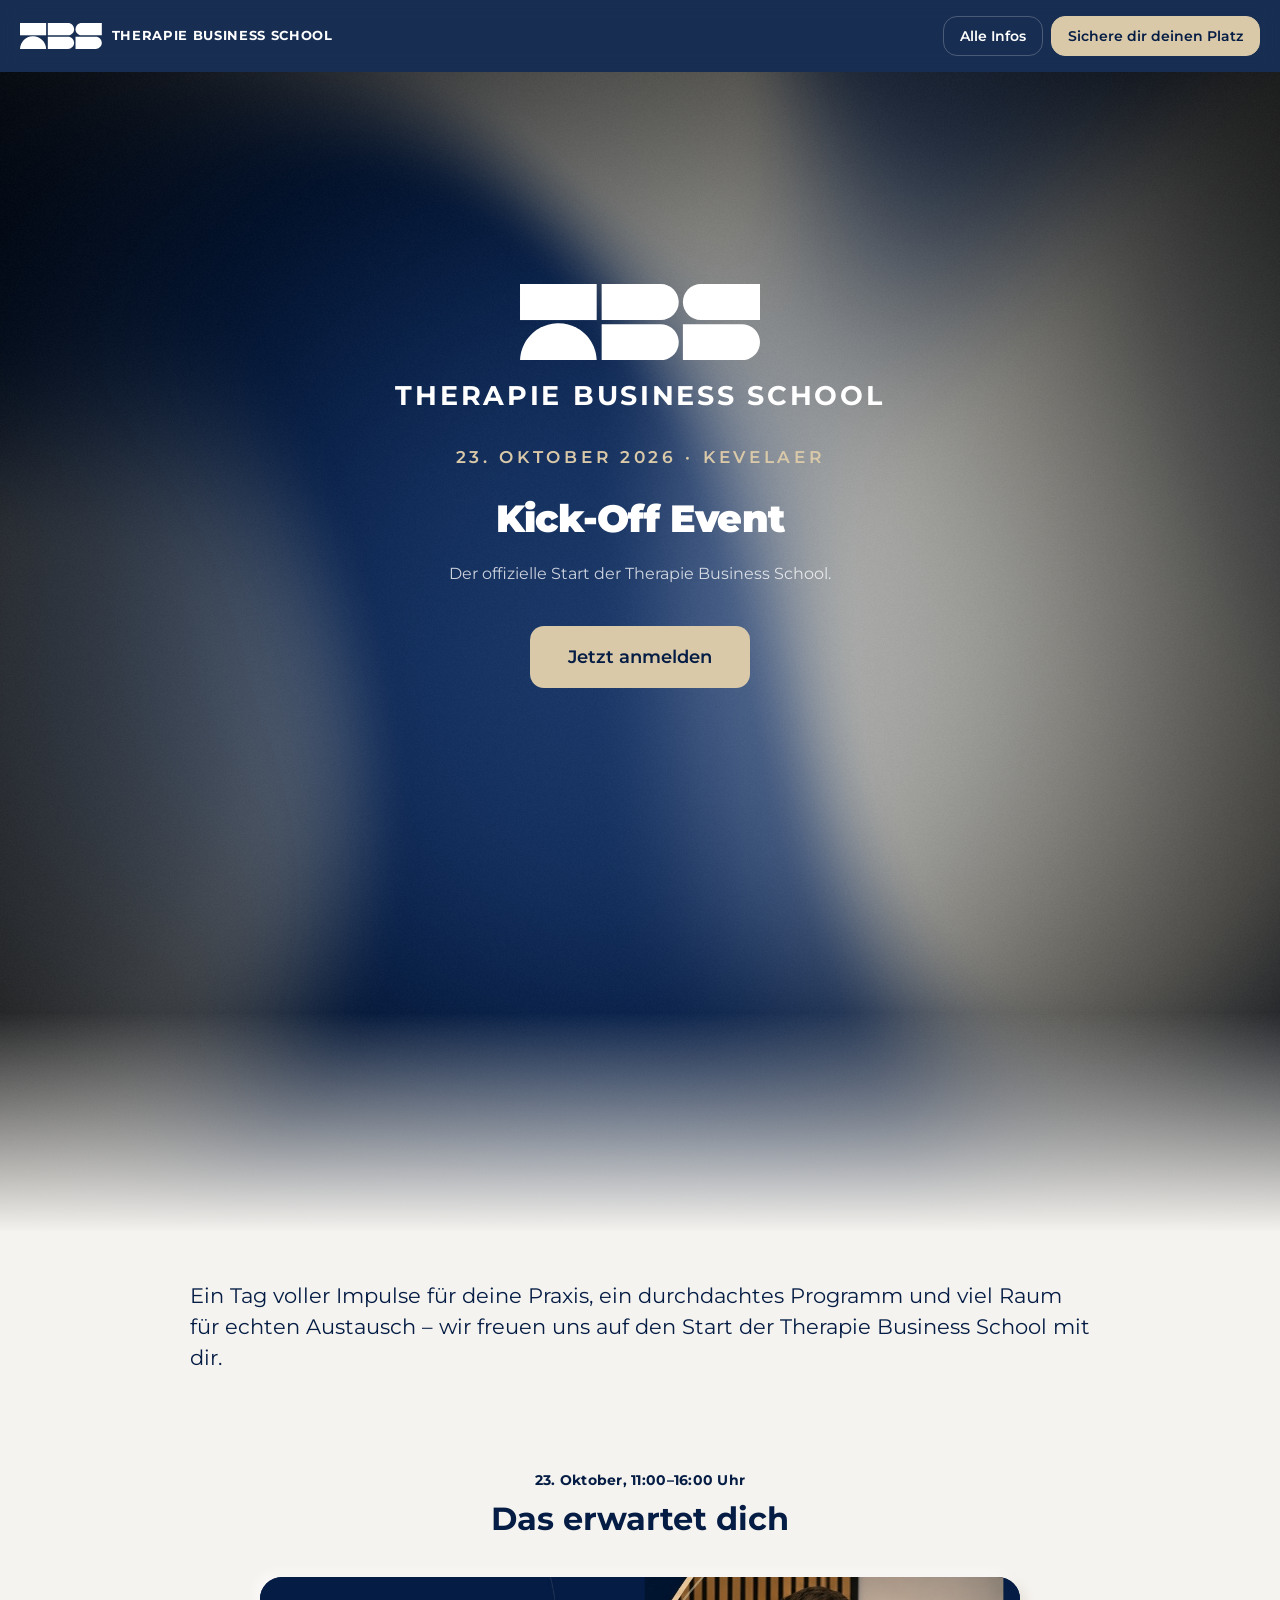
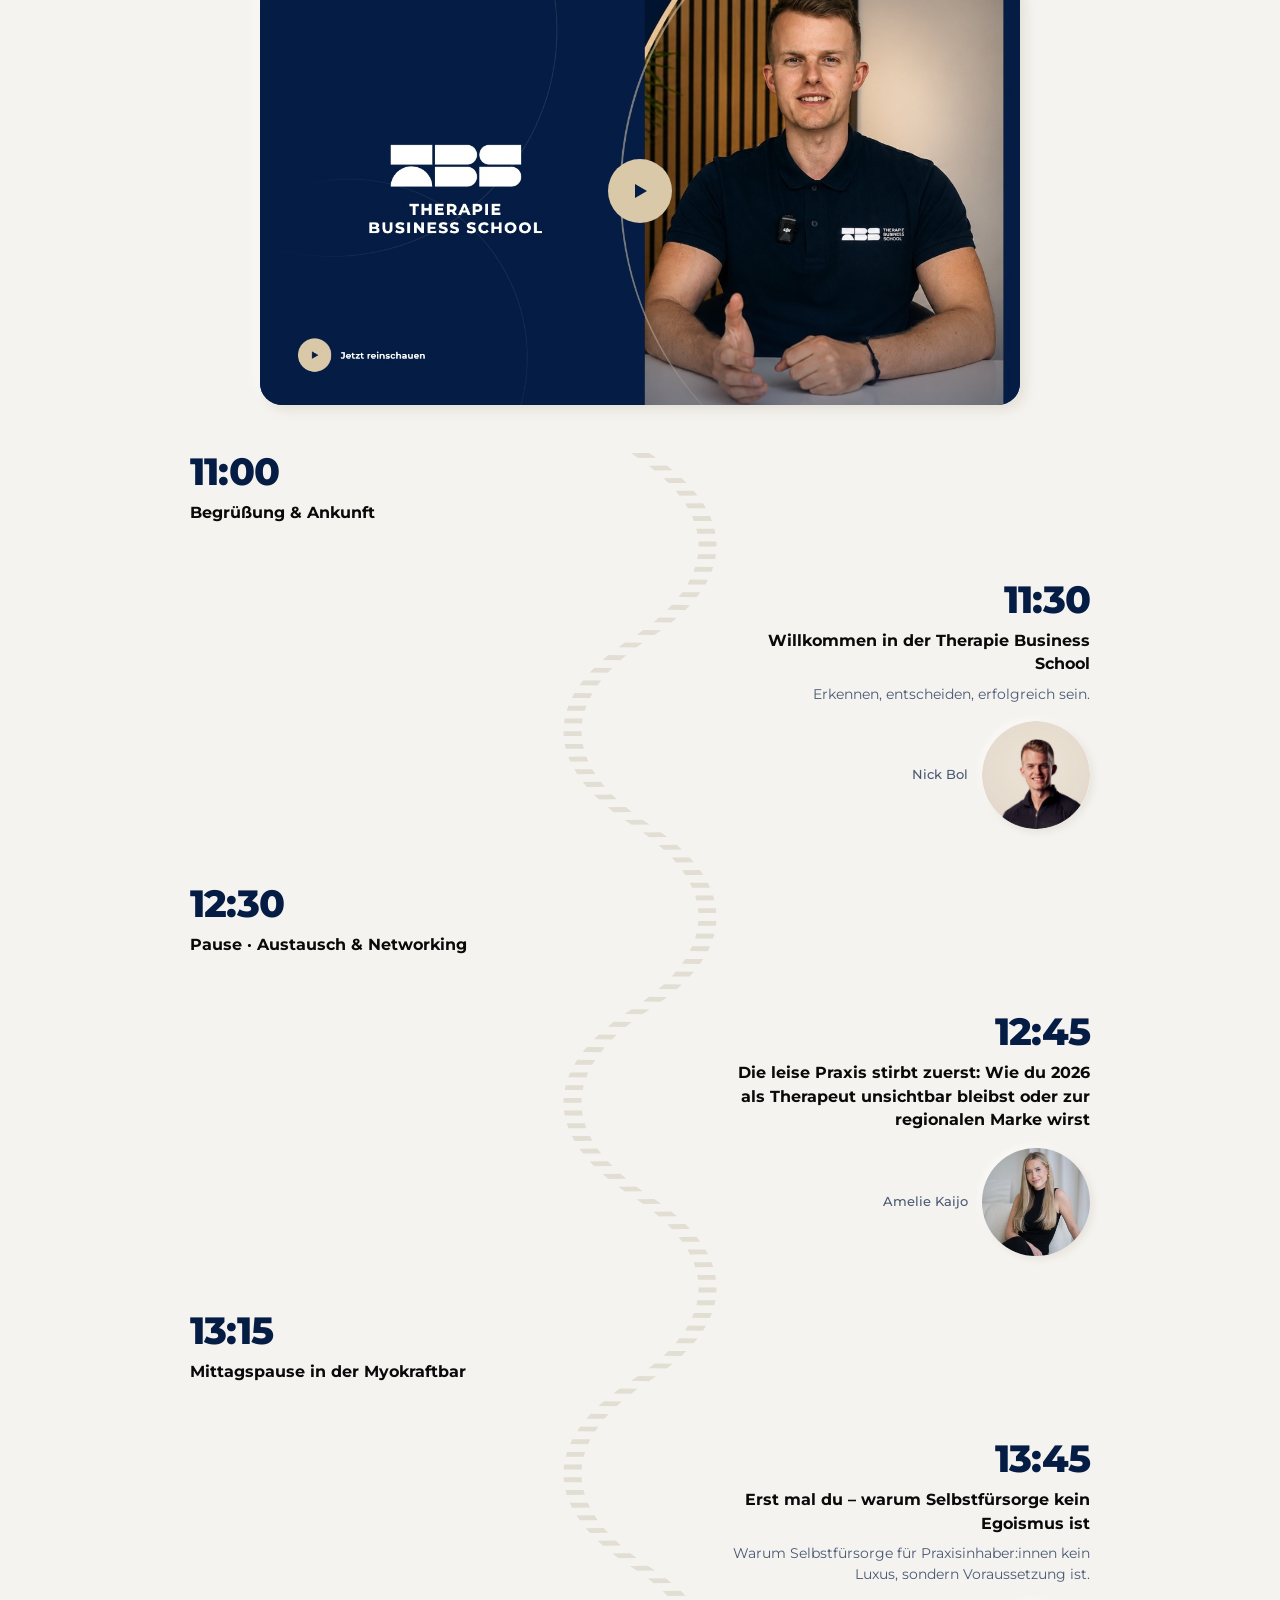
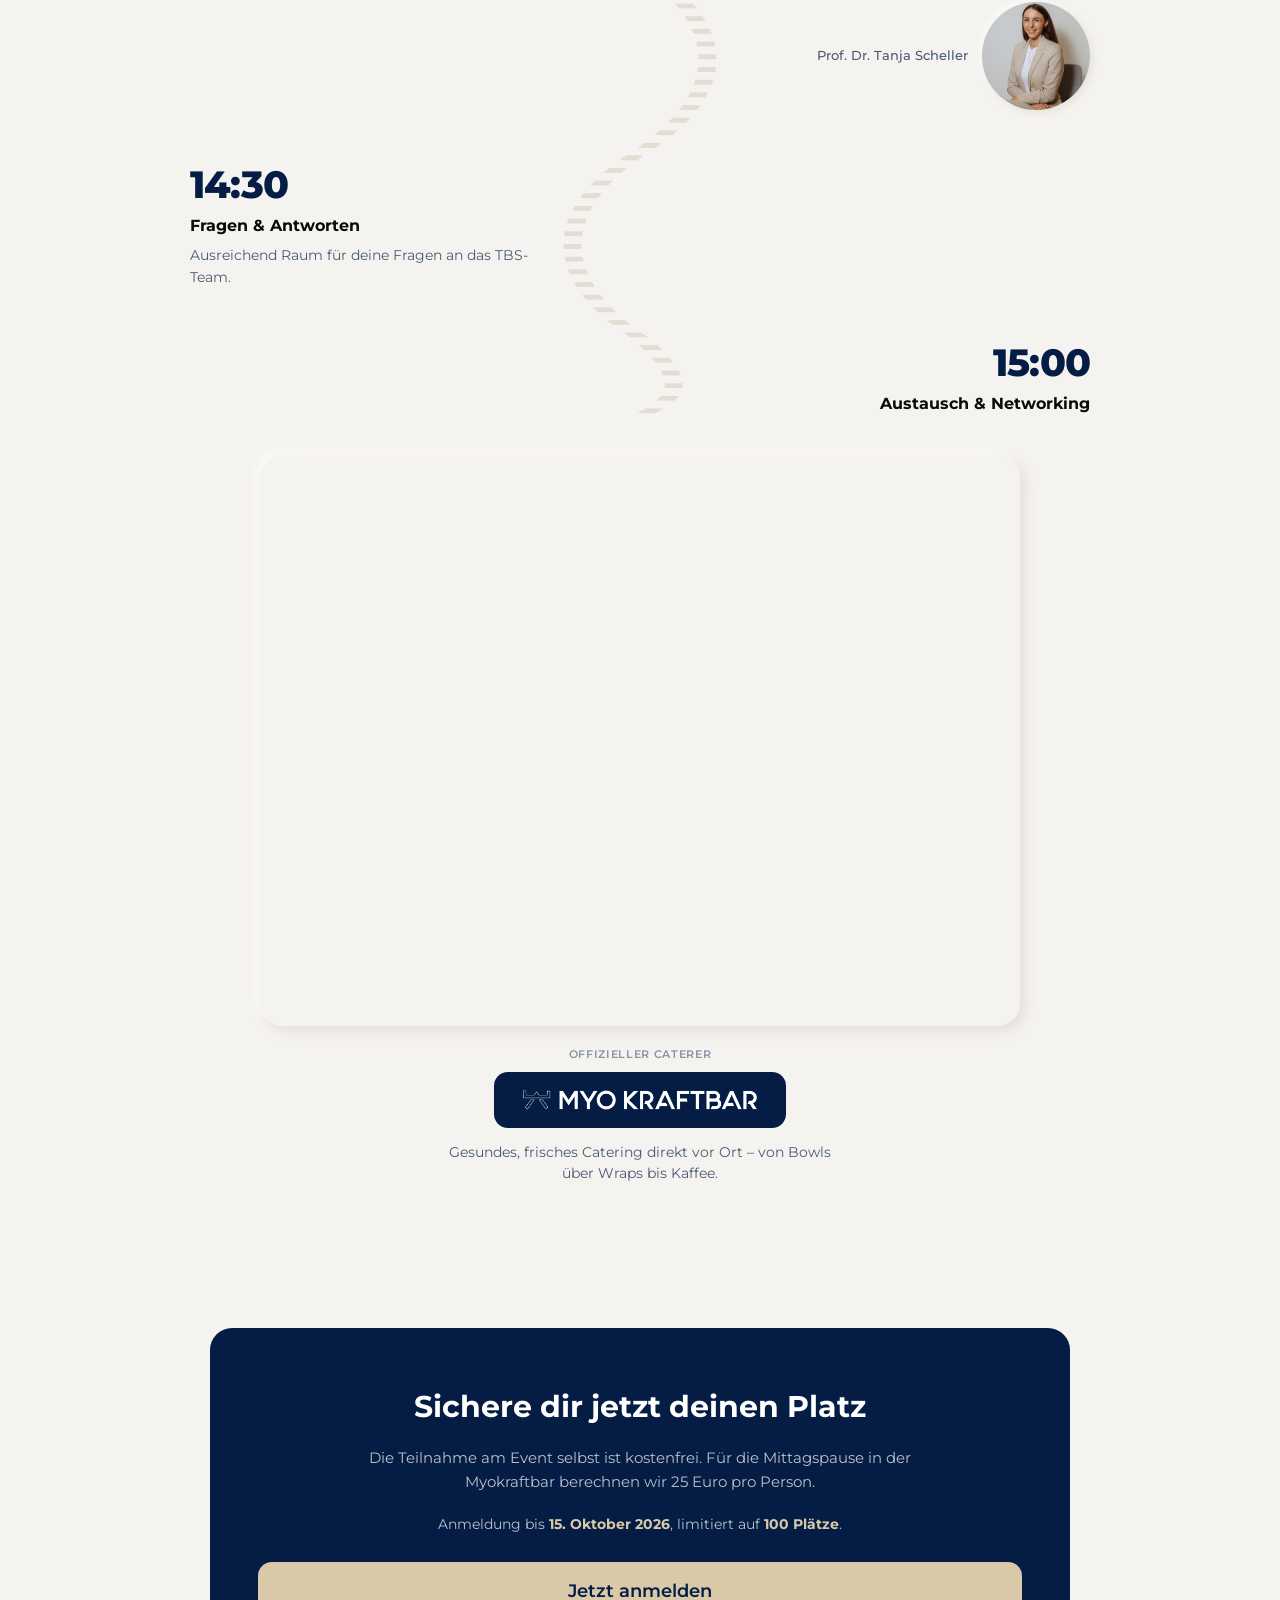
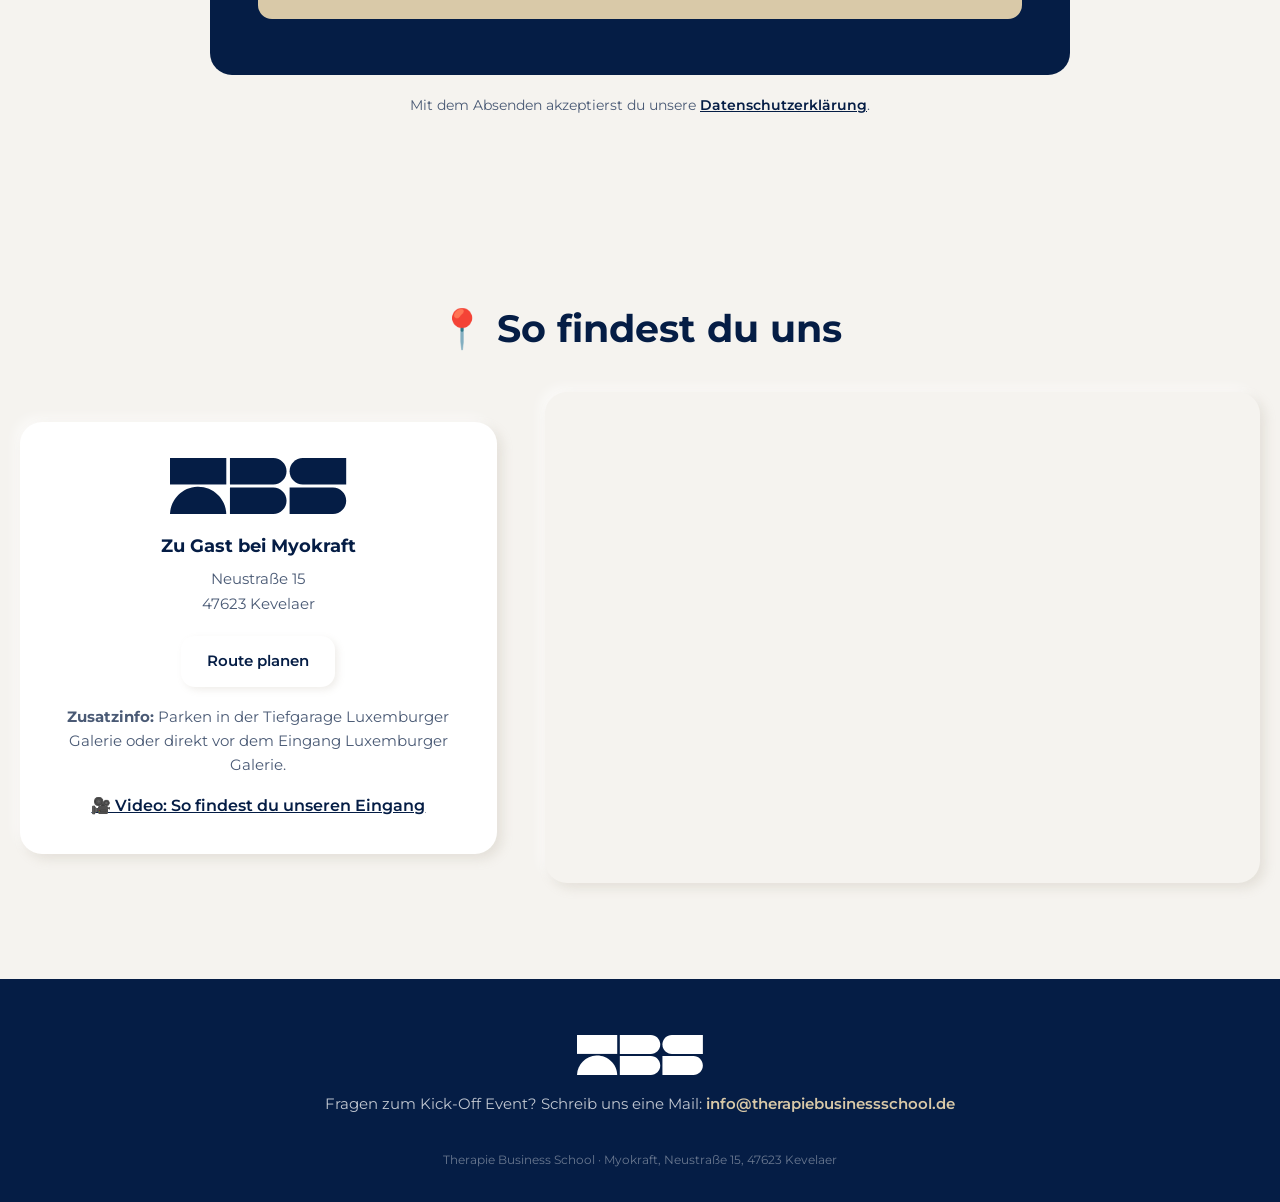
==== site/index.html @ 95b08a3a "feat(kickoff): Hinweis anzeigen, wenn das Event ausgebucht ist n8n antwortet bei erreichter Kapazita" ====
<!DOCTYPE html>
<html lang="de">
<head>
<meta charset="UTF-8">
<meta name="viewport" content="width=device-width, initial-scale=1.0">
<title>Kick-Off Event der Therapie Business School · 23. Oktober 2026 · Kevelaer</title>
<meta name="description" content="Der offizielle Start der Therapie Business School: Kick-Off Event am 23. Oktober 2026 in Kevelaer. Jetzt anmelden.">

<!-- Open Graph -->
<meta property="og:type" content="website">
<meta property="og:title" content="Kick-Off Event der Therapie Business School · 23. Oktober 2026 · Kevelaer">
<meta property="og:description" content="Der offizielle Start der Therapie Business School: Kick-Off Event am 23. Oktober 2026 in Kevelaer. Jetzt anmelden.">
<meta property="og:image" content="og-image.jpg">
<meta property="og:locale" content="de_DE">
<meta name="twitter:card" content="summary_large_image">
<!-- TODO Phillip/Nick: og-image.jpg (1200x630) muss noch erstellt und neben dieser Datei abgelegt werden, sonst zeigt die Link-Vorschau nichts an. -->

<!-- Favicon: eingebettetes TBS-Signet-SVG aus dem Branding Guide §2.2 als Inline-Data-URI, da keine favicon.ico/.png-Dateien lokal vorliegen -->
<link rel="icon" type="image/svg+xml" href="data:image/svg+xml,%3Csvg xmlns='http://www.w3.org/2000/svg' viewBox='0 0 512 512'%3E%3Crect width='512' height='512' fill='%23051D45'/%3E%3Cg transform='translate(76.00,198.80) scale(1.04197)'%3E%3Cpath d='M319.54,57.88c14.34,0,25.96,11.62,25.96,25.96s-11.62,25.96-25.96,25.96h-85.03v-51.91h85.03Z' fill='%23FFF'/%3E%3Cpath d='M202.58,57.88c14.34,0,25.96,11.62,25.96,25.96s-11.62,25.96-25.96,25.96h-85.03v-51.91h85.03,0Z' fill='%23FFF'/%3E%3Cpath d='M110.36,109.79H.03c.94-29.08,24.3-52.43,53.38-53.38,30.47-.99,55.97,22.91,56.96,53.38h0Z' fill='%23FFF'/%3E%3Cpath d='M260.46,51.91c-14.34,0-25.96-11.62-25.96-25.96S246.13,0,260.46,0h85.03v51.91h-85.03Z' fill='%23FFF'/%3E%3Cpath d='M202.58,0c14.34,0,25.96,11.62,25.96,25.96s-11.62,25.96-25.96,25.96h-85.03V0h85.03Z' fill='%23FFF'/%3E%3Crect width='110.39' height='51.91' fill='%23FFF'/%3E%3C/g%3E%3C/svg%3E">

<!-- Montserrat (Pflicht laut TBS-Branding-Guide §4 – ohne diesen Link rendert die Seite in Arial) -->
<link rel="preconnect" href="https://fonts.googleapis.com">
<link rel="preconnect" href="https://fonts.gstatic.com" crossorigin>
<link href="https://fonts.googleapis.com/css2?family=Montserrat:wght@400;500;600;700;900&display=swap" rel="stylesheet">

<link rel="stylesheet" href="assets/site.css">

<!-- Hero und Inhalte starten per CSS unsichtbar (opacity:0) und werden erst durch das
     Reveal-Script am Seitenende eingeblendet. Läuft JS nicht (z.B. iOS-Dateivorschau
     "Quick Look" statt "In Safari öffnen", JS deaktiviert), bliebe die Seite sonst
     komplett leer - dieser Fallback erzwingt volle Sichtbarkeit ohne JS. -->
<noscript>
<style>
  /* Reine CSS-Animation (läuft ohne JS beim Laden ab) statt der sonstigen
     JS-getriggerten Scroll-Reveals - Inhalt landet garantiert sichtbar,
     unabhängig von der Scrollposition beim Laden. */
  .hero-eyebrow, .hero h1, .hero-kickoff-title, .hero-sub, .hero-ctas,
  .page-intro h1, .reveal, .stop {
    animation: noscript-rise .8s cubic-bezier(.16,1,.3,1) both !important;
  }
  @keyframes noscript-rise {
    from { opacity: 0; transform: translateY(18px); }
    to   { opacity: 1; transform: none; }
  }
  /* WebGL-Gradient (.hero-gl) rendert ohne JS nicht - statischen SVG-Arc-
     Hintergrund als Ersatz wieder einblenden statt flacher Navy-Fläche. */
  .hero-gl { display: none !important; }
  .hero-arcs { display: block !important; }
</style>
</noscript>
</head>
<body>

<!-- ============ NAV ============ -->
<nav class="nav">
  <div class="wrap">
    <a class="nav-logo" href="#top" aria-label="Kick-Off Event der Therapie Business School, nach oben">
      <!-- Icon + separates Text-Element statt der alten Ein-SVG-Wortmarke: deren Buchstaben-Pfade
           waren zwar vollständig ("Therapie" / "Business" / "School"), aber als drei gestapelte Zeilen
           in der 26px-Navbar-Höhe gepresst - praktisch unlesbares Mikro-Schriftbild. Gleiches Muster
           wie .hero-wordmark: eine lesbare Zeile Text statt Mikro-Vektor-Typografie. -->
      <svg class="nav-logo-icon" xmlns="http://www.w3.org/2000/svg" viewBox="0 0 345.5 109.8" role="img" aria-label="TBS Signet">
        <path d="M319.54,57.88c14.34,0,25.96,11.62,25.96,25.96s-11.62,25.96-25.96,25.96h-85.03v-51.91h85.03Z" fill="#FFF"/>
        <path d="M202.58,57.88c14.34,0,25.96,11.62,25.96,25.96s-11.62,25.96-25.96,25.96h-85.03v-51.91h85.03,0Z" fill="#FFF"/>
        <path d="M110.36,109.79H.03c.94-29.08,24.3-52.43,53.38-53.38,30.47-.99,55.97,22.91,56.96,53.38h0Z" fill="#FFF"/>
        <path d="M260.46,51.91c-14.34,0-25.96-11.62-25.96-25.96S246.13,0,260.46,0h85.03v51.91h-85.03Z" fill="#FFF"/>
        <path d="M202.58,0c14.34,0,25.96,11.62,25.96,25.96s-11.62,25.96-25.96,25.96h-85.03V0h85.03Z" fill="#FFF"/>
        <rect width="110.39" height="51.91" fill="#FFF"/>
      </svg>
      <span class="nav-logo-text">Therapie Business School</span>
    </a>
    <div class="nav-links">
      <a href="#anmeldung">Alle Infos</a>
      <a href="#sichere-dir-deinen-platz" class="nav-cta">Sichere dir deinen Platz</a>
    </div>
  </div>
</nav>

<!-- ============ HERO ============ -->
<div id="top"></div>
<header class="hero reveal-hero">
  <div class="hero-arcs" aria-hidden="true">
    <svg viewBox="0 0 1200 800" preserveAspectRatio="xMidYMid slice">
      <circle cx="150" cy="120" r="420" fill="none" stroke="#D9C9A8" stroke-width="1.5" opacity=".18"/>
      <circle cx="1080" cy="700" r="520" fill="none" stroke="#D9C9A8" stroke-width="1.5" opacity=".14"/>
      <circle cx="1080" cy="700" r="360" fill="none" stroke="#FFFFFF" stroke-width="1" opacity=".08"/>
    </svg>
  </div>
  <!-- TEST: Velaris WebGL-Gradient als Hero-Hintergrund, TBS Navy/Sand/Slate statt Standardfarben -->
  <canvas class="hero-gl" id="hero-gl" aria-hidden="true"></canvas>
  <div class="wrap hero-inner">
    <div class="hero-wordmark" aria-hidden="true">
      <svg class="hero-wordmark-icon" xmlns="http://www.w3.org/2000/svg" viewBox="0 0 345.5 109.8" role="img" aria-label="TBS Signet">
        <path d="M319.54,57.88c14.34,0,25.96,11.62,25.96,25.96s-11.62,25.96-25.96,25.96h-85.03v-51.91h85.03Z" fill="#FFF"/>
        <path d="M202.58,57.88c14.34,0,25.96,11.62,25.96,25.96s-11.62,25.96-25.96,25.96h-85.03v-51.91h85.03,0Z" fill="#FFF"/>
        <path d="M110.36,109.79H.03c.94-29.08,24.3-52.43,53.38-53.38,30.47-.99,55.97,22.91,56.96,53.38h0Z" fill="#FFF"/>
        <path d="M260.46,51.91c-14.34,0-25.96-11.62-25.96-25.96S246.13,0,260.46,0h85.03v51.91h-85.03Z" fill="#FFF"/>
        <path d="M202.58,0c14.34,0,25.96,11.62,25.96,25.96s-11.62,25.96-25.96,25.96h-85.03V0h85.03Z" fill="#FFF"/>
        <rect width="110.39" height="51.91" fill="#FFF"/>
      </svg>
      <span class="hero-wordmark-text">Therapie Business School</span>
    </div>
    <span class="hero-eyebrow">23. Oktober 2026 · Kevelaer</span>
    <h1 class="hero-kickoff-title">Kick-Off Event</h1>
    <p class="hero-sub">Der offizielle Start der Therapie Business School.</p>
    <div class="hero-ctas">
      <a href="#sichere-dir-deinen-platz" class="btn btn-sand">Jetzt anmelden</a>
    </div>
  </div>
</header>

<!-- ============ JOURNEY: INTRO + PROGRAMM + ECKDATEN ============ -->
<div class="journey" id="anmeldung">
  <!-- Intro -->
  <section class="journey-station">
    <div class="wrap">
      <p class="journey-intro reveal">
        Ein Tag voller Impulse für deine Praxis, ein durchdachtes Programm und viel Raum für echten
        Austausch &ndash; wir freuen uns auf den Start der Therapie Business School mit dir.
      </p>
    </div>
  </section>

  <!-- Programm -->
  <section class="journey-station">
    <div class="wrap">
      <div class="reveal" style="text-align:center;">
        <div class="section-label">23. Oktober, 11:00&ndash;16:00 Uhr</div>
        <h2 class="headline" style="margin:0 auto;">Das erwartet dich</h2>
      </div>

      <!-- YouTube-Facade: zeigt nur das Poster-Bild + Play-Button, der echte iframe (inkl.
           YouTube-Skripte/Tracking) wird erst per Klick nachgeladen. youtube-nocookie.com
           reduziert Cookies vor dem Klick zusätzlich. -->
      <div class="video-embed reveal" id="kickoff-video" data-youtube-id="PD6O6muVukY">
        <button type="button" class="video-embed-trigger" aria-label="Video abspielen: Willkommen bei der Therapie Business School">
          <img class="video-embed-poster" src="assets/video/kickoff-intro-poster.jpg" alt="" loading="lazy">
          <span class="video-play-icon" aria-hidden="true">
            <svg width="22" height="22" viewBox="0 0 22 22"><path d="M6 4l12 7-12 7V4z" fill="currentColor"/></svg>
          </span>
        </button>
      </div>

      <div class="programm-body">
        <div class="journey-thread" aria-hidden="true">
          <svg id="journey-line-svg" viewBox="0 0 100 1600" preserveAspectRatio="none">
            <path class="line-track" id="journey-line-track" d="M50,0 C60,60 60,130 50,190 C40,250 40,320 50,380 C60,440 60,510 50,570 C40,630 40,700 50,760 C60,820 60,890 50,950 C40,1010 40,1080 50,1140 C60,1200 60,1270 50,1330 C40,1390 40,1460 50,1520 C55,1560 55,1580 50,1600" />
            <path class="line-progress" id="journey-line-progress" d="M50,0 C60,60 60,130 50,190 C40,250 40,320 50,380 C60,440 60,510 50,570 C40,630 40,700 50,760 C60,820 60,890 50,950 C40,1010 40,1080 50,1140 C60,1200 60,1270 50,1330 C40,1390 40,1460 50,1520 C55,1560 55,1580 50,1600" />
          </svg>
        </div>

        <div class="stops">
          <div class="stop">
            <div class="stop-time">11:00</div>
            <div class="stop-head">Begrüßung &amp; Ankunft</div>
          </div>
          <div class="stop">
            <div class="stop-time">11:30</div>
            <div class="stop-head">Willkommen in der Therapie Business School</div>
            <p class="stop-text">Erkennen, entscheiden, erfolgreich sein.</p>
            <div class="stop-person">
              <img class="speaker-photo" src="assets/speakers/nick-bol.jpg" alt="" loading="lazy">
              <span>Nick Bol</span>
            </div>
          </div>
          <div class="stop">
            <div class="stop-time">12:30</div>
            <div class="stop-head">Pause &middot; Austausch &amp; Networking</div>
          </div>
          <div class="stop">
            <div class="stop-time">12:45</div>
            <div class="stop-head">Die leise Praxis stirbt zuerst: Wie du 2026 als Therapeut unsichtbar bleibst oder zur regionalen Marke wirst</div>
            <div class="stop-person">
              <img class="speaker-photo" src="assets/speakers/amelie-kaijo.jpg" alt="" loading="lazy">
              <span>Amelie Kaijo</span>
            </div>
          </div>
          <div class="stop">
            <div class="stop-time">13:15</div>
            <div class="stop-head">Mittagspause in der Myokraftbar</div>
          </div>
          <div class="stop">
            <div class="stop-time">13:45</div>
            <div class="stop-head">Erst mal du &ndash; warum Selbstf&uuml;rsorge kein Egoismus ist</div>
            <p class="stop-text">Warum Selbstf&uuml;rsorge f&uuml;r Praxisinhaber:innen kein Luxus, sondern Voraussetzung ist.</p>
            <div class="stop-person">
              <img class="speaker-photo" src="assets/speakers/tanja-scheller.jpg" alt="" loading="lazy">
              <span>Prof. Dr. Tanja Scheller</span>
            </div>
          </div>
          <div class="stop">
            <div class="stop-time">14:30</div>
            <div class="stop-head">Fragen &amp; Antworten</div>
            <p class="stop-text">Ausreichend Raum für deine Fragen an das TBS-Team.</p>
          </div>
          <div class="stop">
            <div class="stop-time">15:00</div>
            <div class="stop-head">Austausch &amp; Networking</div>
          </div>
        </div>
      </div>

      <div class="caterer reveal">
        <div class="caterer-slideshow">
          <img src="assets/myokraftbar/myokraftbar-speisen.jpg" alt="Bunte gesunde Bowls und Getränke der Myokraftbar" loading="lazy">
          <img src="assets/myokraftbar/myokraftbar-wraps.jpg" alt="Frisch zubereitete Wraps der Myokraftbar" loading="lazy">
          <img src="assets/myokraftbar/myokraftbar-lunch.jpg" alt="Gedeckter Lunch-Tisch der Myokraftbar" loading="lazy">
          <img src="assets/myokraftbar/myokraftbar-catering.jpg" alt="Frisch zubereitetes Catering der Myokraftbar" loading="lazy">
          <img src="assets/myokraftbar/myokraftbar-quality-time.jpg" alt="Gemeinsame Auszeit bei der Myokraftbar" loading="lazy">
        </div>
        <div class="caterer-copy">
          <div class="fact-label">Offizieller Caterer</div>
          <img class="caterer-logo" src="assets/myokraftbar/myokraftbar-logo.png" alt="Myokraftbar" loading="lazy">
          <p class="agenda-desc" style="margin-top:14px;">Gesundes, frisches Catering direkt vor Ort &ndash; von Bowls über Wraps bis Kaffee.</p>
        </div>
      </div>
    </div>
  </section>
</div>

<!-- ============ ANMELDUNG (zentriert) ============ -->
<section id="sichere-dir-deinen-platz">
  <div class="wrap wrap-narrow">
    <div class="reveal">
      <div class="pay-card">
        <h3>Sichere dir jetzt deinen Platz</h3>
        <p class="pay-desc">
          Die Teilnahme am Event selbst ist kostenfrei. Für die Mittagspause in der Myokraftbar
          berechnen wir 25&nbsp;Euro pro Person.
        </p>
        <div class="pay-limit">Anmeldung bis <strong>15. Oktober 2026</strong>, limitiert auf <strong>100 Plätze</strong>.</div>
        <button type="button" class="btn btn-sand btn-block" id="anmeldung-toggle" aria-expanded="false" aria-controls="anmeldung-form-wrap">Jetzt anmelden</button>

        <div class="anmeldung-form-wrap" id="anmeldung-form-wrap">
          <form class="pay-form" id="form-kickoff" novalidate data-anmeldung-endpoint="https://n8n.therapiebusinessschool.de/webhook/kickoff-anmeldung">
            <p class="form-note">Alle Felder sind Pflichtfelder. Nach dem Absenden geht es direkt weiter zur Bezahlung &ndash; deine Angaben sind dort schon ausgefüllt.</p>

            <div class="field-row">
              <div class="field">
                <label for="k-firstname">Vorname</label>
                <input class="input" type="text" id="k-firstname" name="firstname" required>
              </div>
              <div class="field">
                <label for="k-lastname">Nachname</label>
                <input class="input" type="text" id="k-lastname" name="lastname" required>
              </div>
            </div>

            <div class="field-row">
              <div class="field">
                <label for="k-email">E-Mail</label>
                <input class="input" type="email" id="k-email" name="email" required>
              </div>
              <div class="field">
                <label for="k-phone">Telefon</label>
                <input class="input" type="tel" id="k-phone" name="phone" required>
              </div>
            </div>

            <div class="field-row">
              <div class="field">
                <label for="k-company">Praxis / Unternehmen</label>
                <input class="input" type="text" id="k-company" name="company" required>
              </div>
              <div class="field">
                <label for="k-practice-type">Deine Praxis</label>
                <select class="input" id="k-practice-type" name="practice_type" required>
                  <option value="" disabled selected>Bitte wählen</option>
                  <option>Physiotherapie</option>
                  <option>Ergotherapie</option>
                  <option>Logopädie</option>
                  <option>Podologie</option>
                  <option>Gründer:in (noch keine eigene Praxis)</option>
                </select>
              </div>
            </div>

            <!-- Rechnungsadresse: wird an Stripe durchgereicht, damit der Kunde sie im Checkout
                 nicht erneut eintippen muss. Pflicht, weil Stripe daraus die Rechnung erstellt
                 und die automatische Steuerberechnung eine vollständige Adresse braucht. -->
            <div class="field">
              <label for="k-street">Straße und Hausnummer</label>
              <input class="input" type="text" id="k-street" name="street" autocomplete="street-address" required>
            </div>

            <div class="field-row field-row-plz">
              <div class="field">
                <label for="k-zip">PLZ</label>
                <input class="input" type="text" id="k-zip" name="zip" inputmode="numeric" autocomplete="postal-code" pattern="[0-9]{5}" required>
              </div>
              <div class="field">
                <label for="k-city">Ort</label>
                <input class="input" type="text" id="k-city" name="city" autocomplete="address-level2" required>
              </div>
            </div>

            <div class="field-row">
              <div class="field">
                <label for="k-source">Wie hast du von uns erfahren?</label>
                <select class="input" id="k-source" name="source" required>
                  <option value="" disabled selected>Bitte wählen</option>
                  <option>Instagram / Social Media</option>
                  <option>Empfehlung</option>
                  <option>Google-Suche</option>
                  <option>TBS-Website</option>
                  <option>Persönlicher Kontakt</option>
                  <option>Sonstiges</option>
                </select>
              </div>
              <div class="field">
                <label for="k-qty-plus">Anzahl Teilnehmer</label>
                <div class="qty-control" aria-label="Anzahl der Teilnehmer auswählen">
                  <button class="qty-btn" id="k-qty-minus" type="button" aria-label="Weniger">−</button>
                  <span id="k-qty" class="qty" aria-live="polite" aria-atomic="true">1</span>
                  <button class="qty-btn" id="k-qty-plus" type="button" aria-label="Mehr">+</button>
                </div>
                <input type="hidden" id="k-count" name="count" value="1">
                <p class="qty-price" id="k-qty-price">1 × 25,00 € = 25,00 €</p>
              </div>
            </div>

            <div class="consent">
              <input type="checkbox" id="k-consent" name="consent" required>
              <label for="k-consent">Ich bin einverstanden, dass meine Angaben zur Bearbeitung dieser Anmeldung gespeichert werden.</label>
            </div>

            <p class="form-error" id="form-kickoff-error" role="alert" hidden></p>
            <p class="form-hinweis" id="form-kickoff-hinweis" role="status" hidden></p>

            <button type="submit" class="btn btn-sand btn-block" id="form-kickoff-submit" disabled>Weiter zur Bezahlung</button>
            <!-- Zwischenlösung bis TBS-Hub steht: der n8n-Workflow hinter
                 /webhook/kickoff-anmeldung legt die Anmeldung im Sheet "TBS Kick-Off Anmeldungen"
                 an (Status "offen"), erzeugt bei Stripe einen Customer mit diesen Daten und eine
                 Checkout-Session, und antwortet mit deren URL. Nach bezahltem Checkout setzt der
                 Stripe-Webhook dieselbe Zeile über die Checkout-ID auf "bezahlt".
                 Siehe n8n/README.md. Kein Double-Opt-in, siehe README für Grenzen. -->
          </form>
        </div>

      </div>
      <p class="privacy-note">
        Mit dem Absenden akzeptierst du unsere
        <a href="[Datenschutzerklärung-Link – einsetzen]">Datenschutzerklärung</a>.
      </p>

      <!-- Die 10 festen Stripe-Payment-Links (einer je Personenzahl) sind abgelöst: n8n erzeugt
           die Checkout-Session dynamisch mit quantity = Anzahl auf dem Preis
           price_1UDOII4seyIpKu5FcdP4dbfI (25 € inkl. MwSt).
           TODO Nick: echten Link zur Datenschutzerklärung oben einsetzen. -->
    </div>
  </div>
</section>

<!-- ============ STANDORT ============ -->
<section>
  <div class="wrap">
    <div class="reveal" style="text-align:center;">
      <h2 class="headline standort-headline">📍 So findest du uns</h2>
    </div>

    <div class="location" style="margin-top:40px;">
      <div class="reveal location-addr">
        <svg class="addr-icon" xmlns="http://www.w3.org/2000/svg" viewBox="0 0 345.5 109.8" role="img" aria-label="TBS Signet">
          <path d="M319.54,57.88c14.34,0,25.96,11.62,25.96,25.96s-11.62,25.96-25.96,25.96h-85.03v-51.91h85.03Z" fill="#051D45"/>
          <path d="M202.58,57.88c14.34,0,25.96,11.62,25.96,25.96s-11.62,25.96-25.96,25.96h-85.03v-51.91h85.03,0Z" fill="#051D45"/>
          <path d="M110.36,109.79H.03c.94-29.08,24.3-52.43,53.38-53.38,30.47-.99,55.97,22.91,56.96,53.38h0Z" fill="#051D45"/>
          <path d="M260.46,51.91c-14.34,0-25.96-11.62-25.96-25.96S246.13,0,260.46,0h85.03v51.91h-85.03Z" fill="#051D45"/>
          <path d="M202.58,0c14.34,0,25.96,11.62,25.96,25.96s-11.62,25.96-25.96,25.96h-85.03V0h85.03Z" fill="#051D45"/>
          <rect width="110.39" height="51.91" fill="#051D45"/>
        </svg>
        <div class="addr-name">Zu Gast bei Myokraft</div>
        <div class="addr-lines">
          Neustraße 15<br>
          47623 Kevelaer
        </div>
        <a class="btn btn-2" href="https://www.google.com/maps/search/?api=1&query=Myokraft+Neustra%C3%9Fe+15+47623+Kevelaer" target="_blank" rel="noopener">Route planen</a>
        <div class="addr-lines" style="margin-top:18px;">
          <strong>Zusatzinfo:</strong> Parken in der Tiefgarage Luxemburger Galerie oder direkt vor dem Eingang Luxemburger Galerie.
        </div>
        <a class="addr-video-link" href="https://www.youtube.com/watch?v=I_Ud7UVIZeI" target="_blank" rel="noopener">🎥 Video: So findest du unseren Eingang</a>
      </div>
      <div class="reveal map-frame">
        <iframe
          src="https://www.google.com/maps?q=Myokraft,+Neustra%C3%9Fe+15,+47623+Kevelaer&output=embed"
          loading="lazy"
          referrerpolicy="no-referrer-when-downgrade"
          title="Karte: Myokraft, Neustraße 15, 47623 Kevelaer">
        </iframe>
      </div>
    </div>
  </div>
</section>

<!-- ============ FOOTER ============ -->
<footer>
  <div class="wrap">
    <div class="foot-logo">
      <svg xmlns="http://www.w3.org/2000/svg" viewBox="0 0 345.5 109.8" role="img" aria-label="TBS Signet" style="height:40px;width:auto;">
        <path d="M319.54,57.88c14.34,0,25.96,11.62,25.96,25.96s-11.62,25.96-25.96,25.96h-85.03v-51.91h85.03Z" fill="#FFF"/>
        <path d="M202.58,57.88c14.34,0,25.96,11.62,25.96,25.96s-11.62,25.96-25.96,25.96h-85.03v-51.91h85.03,0Z" fill="#FFF"/>
        <path d="M110.36,109.79H.03c.94-29.08,24.3-52.43,53.38-53.38,30.47-.99,55.97,22.91,56.96,53.38h0Z" fill="#FFF"/>
        <path d="M260.46,51.91c-14.34,0-25.96-11.62-25.96-25.96S246.13,0,260.46,0h85.03v51.91h-85.03Z" fill="#FFF"/>
        <path d="M202.58,0c14.34,0,25.96,11.62,25.96,25.96s-11.62,25.96-25.96,25.96h-85.03V0h85.03Z" fill="#FFF"/>
        <rect width="110.39" height="51.91" fill="#FFF"/>
      </svg>
    </div>
    <p class="foot-contact">
      Fragen zum Kick-Off Event? Schreib uns eine Mail:
      <a href="mailto:info@therapiebusinessschool.de">info@therapiebusinessschool.de</a>
    </p>
    <p class="foot-fine">Therapie Business School · Myokraft, Neustraße 15, 47623 Kevelaer</p>
  </div>
</footer>

<!-- Das frühere Bestätigungs-Popup ist entfallen: seit jede Anmeldung über Stripe läuft
     (mind. 1 Person), endet der Ablauf immer auf /danke-fuer-deine-anmeldung/.
     Das .confirm-overlay-CSS bleibt bestehen - partnerabend/ nutzt es weiterhin. -->

<script>
  // Hero reveal
  document.querySelector('.reveal-hero').classList.add('in');

  // Scroll-reveal via IntersectionObserver (kein scroll-Event-Listener)
  var reduceMotion = window.matchMedia('(prefers-reduced-motion: reduce)').matches;
  if (!reduceMotion && 'IntersectionObserver' in window) {
    var io = new IntersectionObserver(function (entries) {
      entries.forEach(function (entry) {
        if (entry.isIntersecting) {
          entry.target.classList.add('in');
          io.unobserve(entry.target);
        }
      });
    }, { threshold: 0.15, rootMargin: '0px 0px -60px 0px' });
    document.querySelectorAll('.reveal').forEach(function (el) { io.observe(el); });
  } else {
    document.querySelectorAll('.reveal').forEach(function (el) { el.classList.add('in'); });
  }

  // Anmelde-Dropdown: Klick auf "Jetzt anmelden" klappt das Formular in der
  // Pay-Card auf. Erst nach erfolgreichem Absenden (Pflichtfelder ausgefüllt)
  // geht es weiter (Stripe bei Verpflegung, sonst Bestätigungs-Popup).
  var anmeldungToggle = document.getElementById('anmeldung-toggle');
  var anmeldungWrap = document.getElementById('anmeldung-form-wrap');
  if (anmeldungToggle && anmeldungWrap) {
    anmeldungToggle.addEventListener('click', function () {
      var isOpen = anmeldungWrap.classList.toggle('open');
      anmeldungToggle.setAttribute('aria-expanded', isOpen ? 'true' : 'false');
      anmeldungToggle.classList.toggle('is-inactive', isOpen);
      if (isOpen) {
        anmeldungWrap.querySelector('input, select').focus({ preventScroll: true });
      }
    });
  }

  // Teilnehmerzahl: Mengenwähler 1-10 innerhalb des Anmeldeformulars. Jede Anmeldung
  // läuft über Stripe, deshalb ist 1 das Minimum. Die Checkout-Session wird von n8n
  // mit quantity = Anzahl erzeugt; die früheren zehn festen Payment-Links entfallen.
  var KICKOFF_MIN_QTY = 1;
  var KICKOFF_MAX_QTY = 10;
  var kickoffQtyEl = document.getElementById('k-qty');
  var kickoffCountInput = document.getElementById('k-count');
  var kickoffMinus = document.getElementById('k-qty-minus');
  var kickoffPlus = document.getElementById('k-qty-plus');
  var kickoffPriceText = document.getElementById('k-qty-price');
  if (kickoffQtyEl && kickoffCountInput && kickoffMinus && kickoffPlus && kickoffPriceText) {
    var kickoffFmt = new Intl.NumberFormat('de-DE', { style: 'currency', currency: 'EUR' });
    var kickoffClamp = function (v, min, max) { return Math.max(min, Math.min(max, v)); };

    var kickoffSetQty = function (v) {
      var val = kickoffClamp(v, KICKOFF_MIN_QTY, KICKOFF_MAX_QTY);
      kickoffQtyEl.textContent = String(val);
      kickoffCountInput.value = String(val);
      kickoffMinus.disabled = val <= KICKOFF_MIN_QTY;
      kickoffPlus.disabled = val >= KICKOFF_MAX_QTY;
      kickoffPriceText.textContent = val + ' × 25,00 € = ' + kickoffFmt.format(val * 25);
    };

    kickoffMinus.addEventListener('click', function () { kickoffSetQty(Number(kickoffQtyEl.textContent) - 1); });
    kickoffPlus.addEventListener('click', function () { kickoffSetQty(Number(kickoffQtyEl.textContent) + 1); });

    kickoffSetQty(KICKOFF_MIN_QTY);
  }

  var kickoffForm = document.getElementById('form-kickoff');
  if (kickoffForm) {
    // "Weiter" bleibt gesperrt, bis das Einverständnis-Häkchen gesetzt ist -
    // erst dann ist der nächste Schritt (Stripe oder Bestätigung) erlaubt.
    var kickoffConsent = document.getElementById('k-consent');
    var kickoffSubmit = document.getElementById('form-kickoff-submit');
    if (kickoffConsent && kickoffSubmit) {
      kickoffConsent.addEventListener('change', function () {
        kickoffSubmit.disabled = !kickoffConsent.checked;
      });
    }

    // Anders als früher ist der Request jetzt blockierend: n8n legt die Anmeldung an
    // und erzeugt die Stripe-Checkout-Session, und erst dessen Antwort (checkout_url)
    // sagt uns, wohin weitergeleitet wird. Ein Fehler darf deshalb nicht verschluckt
    // werden - er wird angezeigt, die Eingaben bleiben stehen.
    var kickoffError = document.getElementById('form-kickoff-error');
    var kickoffBusy = false;

    var kickoffHinweis = document.getElementById('form-kickoff-hinweis');

    var kickoffShowError = function (msg) {
      if (!kickoffError) return;
      kickoffError.textContent = msg;
      kickoffError.hidden = false;
    };
    var kickoffShowHinweis = function (msg) {
      if (!kickoffHinweis) return;
      kickoffHinweis.textContent = msg;
      kickoffHinweis.hidden = false;
    };
    var kickoffClearError = function () {
      if (kickoffError) {
        kickoffError.hidden = true;
        kickoffError.textContent = '';
      }
      if (kickoffHinweis) {
        kickoffHinweis.hidden = true;
        kickoffHinweis.textContent = '';
      }
    };

    kickoffForm.addEventListener('submit', function (e) {
      e.preventDefault();
      // Doppelklick-Schutz: der Request dauert 1-2 Sekunden, in denen der Button
      // deaktiviert ist. Das Flag fängt zusätzlich ein Enter währenddessen ab.
      if (kickoffBusy) return;
      kickoffClearError();
      if (!kickoffForm.checkValidity()) {
        kickoffForm.reportValidity();
        return;
      }

      var endpoint = kickoffForm.dataset.anmeldungEndpoint;
      if (!endpoint) {
        kickoffShowError('Die Anmeldung ist gerade nicht erreichbar. Bitte schreib uns an info@therapiebusinessschool.de.');
        return;
      }

      var data = Object.fromEntries(new FormData(kickoffForm).entries());
      data.count = Number(data.count);
      data.event = 'kickoff-23-10-2026';
      data.submitted_at = new Date().toISOString();

      kickoffBusy = true;
      var submitLabel = kickoffSubmit ? kickoffSubmit.textContent : '';
      if (kickoffSubmit) {
        kickoffSubmit.disabled = true;
        kickoffSubmit.textContent = 'Einen Moment …';
      }

      var restore = function () {
        kickoffBusy = false;
        if (kickoffSubmit) {
          kickoffSubmit.disabled = false;
          kickoffSubmit.textContent = submitLabel;
        }
      };

      fetch(endpoint, {
        method: 'POST',
        headers: { 'Content-Type': 'application/json' },
        body: JSON.stringify(data)
      }).then(function (res) {
        return res.json().catch(function () { return {}; }).then(function (body) {
          return { ok: res.ok, body: body };
        });
      }).then(function (res) {
        if (res.ok && res.body && res.body.checkout_url) {
          // Bewusst kein restore(): der Button bleibt gesperrt, bis der Browser die
          // Seite verlässt - sonst lässt sich in der Wartezeit ein zweites Mal senden.
          window.location.href = res.body.checkout_url;
          return;
        }
        // Ausgebucht ist kein Fehler: die Anmeldung wurde angenommen und steht auf
        // der Warteliste. Deshalb ein eigener, ruhiger Hinweis statt der roten
        // Fehlermeldung - und das Formular wird geschlossen, weil ein erneutes
        // Absenden nichts ändern würde.
        if (res.ok && res.body && res.body.ausgebucht) {
          kickoffShowHinweis(res.body.hinweis || 'Das Event ist ausgebucht. Wir haben dich auf die Warteliste gesetzt.');
          if (kickoffSubmit) {
            kickoffSubmit.disabled = true;
            kickoffSubmit.textContent = submitLabel;
          }
          kickoffBusy = false;
          return;
        }
        restore();
        kickoffShowError((res.body && res.body.error)
          ? res.body.error
          : 'Die Anmeldung konnte nicht gespeichert werden. Bitte versuch es noch einmal.');
      }).catch(function () {
        restore();
        kickoffShowError('Keine Verbindung zum Server. Bitte prüf deine Internetverbindung und versuch es noch einmal.');
      });
    });
  }


  // Intro-Video: iframe erst per Klick auf das Poster-Bild einsetzen (YouTube-Facade),
  // damit YouTube-Skripte/Cookies nicht schon beim Seitenaufruf ungefragt nachladen.
  var videoEmbed = document.getElementById('kickoff-video');
  if (videoEmbed) {
    var videoTrigger = videoEmbed.querySelector('.video-embed-trigger');
    videoTrigger.addEventListener('click', function () {
      var iframe = document.createElement('iframe');
      iframe.src = 'https://www.youtube-nocookie.com/embed/' + videoEmbed.dataset.youtubeId + '?autoplay=1&rel=0&cc_load_policy=0';
      iframe.title = 'Willkommen bei der Therapie Business School';
      iframe.allow = 'accelerometer; autoplay; clipboard-write; encrypted-media; gyroscope; picture-in-picture';
      iframe.allowFullscreen = true;
      videoEmbed.innerHTML = '';
      videoEmbed.appendChild(iframe);
    });
  }

  // Programmpunkte werden per IntersectionObserver aktiviert (gleiche Technik
  // wie .reveal), unabhängig von der Timeline-Linie. Vorher hing die
  // Aktivierung an der Linien-Fortschrittsberechnung weiter unten - auf
  // Mobile ist die Linie aber per CSS ausgeblendet (.journey-thread,
  // @max-width:640px, da ihre Kurve für die zweispaltige Desktop-Anordnung
  // gebaut ist), trotzdem lief die Berechnung im Hintergrund weiter und hinkte
  // dem echten Scrollfortschritt massiv hinterher -> Punkte erschienen in
  // falscher Reihenfolge/viel zu spät.
  var stopEls = Array.prototype.slice.call(document.querySelectorAll('.stop'));
  if (!reduceMotion && 'IntersectionObserver' in window) {
    var stopIo = new IntersectionObserver(function (entries) {
      entries.forEach(function (entry) {
        if (entry.isIntersecting) {
          entry.target.classList.add('active');
          stopIo.unobserve(entry.target);
        }
      });
    }, { threshold: 0.15, rootMargin: '0px 0px -60px 0px' });
    stopEls.forEach(function (el) { stopIo.observe(el); });
  } else {
    stopEls.forEach(function (el) { el.classList.add('active'); });
  }

  // Timeline-Linie bleibt rein dekorativ (nur ab 641px sichtbar) und zeichnet
  // sich weiterhin synchron zum Scrollen, hat aber keinen Einfluss mehr
  // darauf, wann Programmpunkte erscheinen.
  var lineProgress = document.getElementById('journey-line-progress');
  var programmBody = document.querySelector('.programm-body');

  if (lineProgress && programmBody && !reduceMotion) {
    var lineLength = lineProgress.getTotalLength();
    lineProgress.style.strokeDasharray = lineLength;
    lineProgress.style.strokeDashoffset = lineLength;

    var tickScheduled = false;
    function updateLineProgress() {
      tickScheduled = false;
      var rect = programmBody.getBoundingClientRect();
      var vh = window.innerHeight;
      var total = rect.height + vh * 0.6;
      var scrolled = vh * 0.8 - rect.top;
      var progress = Math.min(1, Math.max(0, scrolled / total));
      lineProgress.style.strokeDashoffset = lineLength * (1 - progress);
    }
    function onScroll() {
      if (!tickScheduled) {
        tickScheduled = true;
        requestAnimationFrame(updateLineProgress);
      }
    }
    window.addEventListener('scroll', onScroll, { passive: true });
    window.addEventListener('resize', onScroll);
    updateLineProgress();
  } else if (lineProgress) {
    lineProgress.style.display = 'none';
  }
</script>

<!-- TEST: Velaris-Hero (WebGL-Gradient), portiert aus components/ui/velaris.tsx auf Vanilla JS,
     da dieses Projekt kein React/shadcn nutzt. Farben auf TBS Navy/Sand/Slate umgestellt.
     Zum Entfernen: dieses <script>-Tag löschen, .hero-gl-Canvas-Element entfernen,
     .hero-arcs display:none wieder rausnehmen (siehe <style>). Backup liegt als
     index.html.backup-vor-velaris-test im selben Ordner. -->
<script>
(function () {
  var canvas = document.getElementById('hero-gl');
  var container = canvas ? canvas.closest('.hero') : null;
  if (!canvas || !container) return;

  var gl = canvas.getContext('webgl');
  if (!gl) return; // kein WebGL verfügbar -> Fallback bleibt der bestehende Navy-Hintergrund

  var vertexSrc = [
    'attribute vec2 position;',
    'varying vec2 vUv;',
    'void main() {',
    '  vUv = position * 0.5 + 0.5;',
    '  gl_Position = vec4(position, 0.0, 1.0);',
    '}'
  ].join('\n');

  var fragmentSrc = [
    'precision highp float;',
    'varying vec2 vUv;',
    'uniform vec2  u_resolution;',
    'uniform float u_time;',
    'uniform float u_grain;',
    'uniform vec3  u_colors[4];',
    'uniform vec3  u_bg;',
    'vec3 permute(vec3 x) { return mod(((x*34.0)+1.0)*x, 289.0); }',
    'float snoise(vec2 v){',
    '  const vec4 C = vec4(0.211324865405187, 0.366025403784439, -0.577350269189626, 0.024390243902439);',
    '  vec2 i  = floor(v + dot(v, C.yy) );',
    '  vec2 x0 = v -   i + dot(i, C.xx);',
    '  vec2 i1 = (x0.x > x0.y) ? vec2(1.0, 0.0) : vec2(0.0, 1.0);',
    '  vec4 x12 = x0.xyxy + C.xxzz;',
    '  x12.xy -= i1;',
    '  i = mod(i, 289.0);',
    '  vec3 p = permute( permute( i.y + vec3(0.0, i1.y, 1.0 )) + i.x + vec3(0.0, i1.x, 1.0 ));',
    '  vec3 m = max(0.5 - vec3(dot(x0,x0), dot(x12.xy,x12.xy), dot(x12.zw,x12.zw)), 0.0);',
    '  m = m*m ;',
    '  m = m*m ;',
    '  vec3 x = 2.0 * fract(p * C.www) - 1.0;',
    '  vec3 h = abs(x) - 0.5;',
    '  vec3 ox = floor(x + 0.5);',
    '  vec3 a0 = x - ox;',
    '  m *= 1.79284291400159 - 0.85373472095314 * ( a0*a0 + h*h );',
    '  vec3 g;',
    '  g.x  = a0.x  * x0.x  + h.x  * x0.y;',
    '  g.yz = a0.yz * x12.xz + h.yz * x12.yw;',
    '  return 130.0 * dot(m, g);',
    '}',
    'void main() {',
    '  vec2 uv = vUv;',
    '  float ratio = u_resolution.x / u_resolution.y;',
    '  vec2 p = uv - 0.5;',
    '  p.x *= ratio;',
    '  float t = u_time * 0.1;',
    '  float n1 = snoise(p * 0.4 + vec2(t * 0.2, -t * 0.3));',
    '  float n2 = snoise(p * 0.55 + vec2(-t * 0.15, t * 0.25) + n1 * 0.25);',
    '  float n3 = snoise(p * 0.75 + vec2(t * 0.1, -t * 0.2) + n2 * 0.2);',
    '  vec3 col = u_bg;',
    '  float dist = length(p) * 1.5;',
    '  float vignette = 1.0 - smoothstep(0.3, 1.2, dist);',
    '  col = mix(col, u_colors[0], smoothstep(-0.2, 0.5, n1) * 0.85);',
    '  col = mix(col, u_colors[1], smoothstep(-0.1, 0.6, n2) * 0.7);',
    '  col = mix(col, u_colors[2], smoothstep(-0.3, 0.4, n3) * 0.6);',
    '  col = mix(col, u_colors[3], smoothstep(0.0, 0.7, n1 * n2) * 0.5);',
    '  float glow = smoothstep(0.8, 0.0, dist) * 0.3;',
    '  col += u_colors[1] * glow;',
    '  col = mix(col * 0.2, col, vignette);',
    '  float grain = fract(sin(dot(uv, vec2(12.9898, 78.233))) * 43758.5453 + u_time);',
    '  col += (grain - 0.5) * u_grain * 0.1;',
    '  gl_FragColor = vec4(col, 1.0);',
    '}'
  ].join('\n');

  function createShader(type, src) {
    var s = gl.createShader(type);
    gl.shaderSource(s, src);
    gl.compileShader(s);
    return s;
  }

  var program = gl.createProgram();
  gl.attachShader(program, createShader(gl.VERTEX_SHADER, vertexSrc));
  gl.attachShader(program, createShader(gl.FRAGMENT_SHADER, fragmentSrc));
  gl.linkProgram(program);
  gl.useProgram(program);

  var buffer = gl.createBuffer();
  gl.bindBuffer(gl.ARRAY_BUFFER, buffer);
  gl.bufferData(gl.ARRAY_BUFFER, new Float32Array([-1, -1, 1, -1, -1, 1, 1, 1]), gl.STATIC_DRAW);

  var posLoc = gl.getAttribLocation(program, 'position');
  gl.enableVertexAttribArray(posLoc);
  gl.vertexAttribPointer(posLoc, 2, gl.FLOAT, false, 0, 0);

  var locs = {
    res: gl.getUniformLocation(program, 'u_resolution'),
    time: gl.getUniformLocation(program, 'u_time'),
    grain: gl.getUniformLocation(program, 'u_grain'),
    colors: gl.getUniformLocation(program, 'u_colors'),
    bg: gl.getUniformLocation(program, 'u_bg')
  };

  function hexToRgb(hex) {
    var h = hex.replace('#', '');
    return [
      parseInt(h.slice(0, 2), 16) / 255,
      parseInt(h.slice(2, 4), 16) / 255,
      parseInt(h.slice(4, 6), 16) / 255
    ];
  }

  // TBS-Markenfarben statt Komponenten-Standardgrün (siehe TBS-Branding-Guide-fuer-KI.md)
  var BG = '#051D45';         // Navy
  var COLORS = ['#0A2A5C', '#4A5A75', '#D9C9A8', '#051D45']; // Navy-2, Slate, Sand, Navy
  var SPEED = 1.1;   // ruhiger als Komponenten-Default (2.0), passend zum "unaufgeregten" Markenton
  var GRAIN = 0.18;  // dezenter als Default (0.3)

  function resize() {
    var dpr = Math.min(window.devicePixelRatio || 1, 2);
    canvas.width = container.clientWidth * dpr;
    canvas.height = container.clientHeight * dpr;
    gl.viewport(0, 0, canvas.width, canvas.height);
  }

  var ro = new ResizeObserver(resize);
  ro.observe(container);
  resize();

  var bgRgb = hexToRgb(BG);
  var colorsFlat = new Float32Array(COLORS.slice(0, 4).reduce(function (acc, hex) {
    return acc.concat(hexToRgb(hex));
  }, []));

  var reduceMotion = window.matchMedia('(prefers-reduced-motion: reduce)').matches;

  // Sobald der Hero komplett aus dem Sichtbereich gescrollt ist, deckt der
  // nächste Abschnitt den fixen Hintergrund vollständig ab -> Rendering
  // pausieren statt sinnlos unsichtbar weiterzulaufen (Performance/Akku).
  var isVisible = true;
  var rafId = null;

  function render(t) {
    gl.uniform2f(locs.res, canvas.width, canvas.height);
    gl.uniform1f(locs.time, t * 0.001 * SPEED);
    gl.uniform1f(locs.grain, GRAIN);
    gl.uniform3f(locs.bg, bgRgb[0], bgRgb[1], bgRgb[2]);
    gl.uniform3fv(locs.colors, colorsFlat);
    gl.drawArrays(gl.TRIANGLE_STRIP, 0, 4);
    if (!reduceMotion && isVisible) {
      rafId = requestAnimationFrame(render);
    } else {
      rafId = null;
    }
  }
  rafId = requestAnimationFrame(render);

  if (!reduceMotion && 'IntersectionObserver' in window) {
    var heroVisibility = new IntersectionObserver(function (entries) {
      isVisible = entries[0].isIntersecting;
      if (isVisible && rafId === null) {
        rafId = requestAnimationFrame(render);
      }
    }, { threshold: 0 });
    heroVisibility.observe(container);
  }
})();
</script>

</body>
</html>
---- site/assets/site.css ----
:root {
    /* Flächen */
    --bg:        #F5F3EF;
    --bg-2:      #ECE8E1;
    --surface:   #FAFAF7;
    --surface-2: #FFFFFF;

    /* Text */
    --ink:       #0A0A0A;
    --ink-soft:  #4A5A75;
    --ink-faint: #8A93A3;
    --line:      #E3DED4;

    /* Brand */
    --navy:      #051D45;
    --navy-2:    #0A2A5C;
    --sand:      #D9C9A8;
    --sand-deep: #C4AD80;

    /* Radius */
    --radius:    22px;
    --radius-sm: 14px;
    --radius-xs: 10px;

    /* Elevation */
    --shadow:    5px 5px 12px rgba(160,150,130,.20), -5px -5px 12px rgba(255,255,255,.6);
    --shadow-sm: 3px 3px 7px rgba(160,150,130,.16), -3px -3px 7px rgba(255,255,255,.55);
    --shadow-in: inset 3px 3px 7px rgba(160,150,130,.35), inset -3px -3px 7px rgba(255,255,255,.9);

    --nav-h: 72px;
  }

  * { box-sizing: border-box; }

  html { scroll-behavior: smooth; }

  body {
    margin: 0;
    background: var(--bg);
    color: var(--ink);
    font-family: 'Montserrat', Arial, Helvetica, sans-serif;
    line-height: 1.5;
    -webkit-font-smoothing: antialiased;
  }

  img, svg { max-width: 100%; display: block; }

  a { color: inherit; }

  h1, h2, h3 { margin: 0; font-weight: 700; overflow-wrap: normal; }
  p { margin: 0; }

  .wrap {
    max-width: 1320px;
    margin: 0 auto;
    padding: 0 20px;
  }

  /* ---------- Nav ---------- */
  .nav {
    position: sticky;
    top: 0;
    z-index: 40;
    height: var(--nav-h);
    background: rgba(5,29,69,.92);
    backdrop-filter: blur(10px) saturate(140%);
    -webkit-backdrop-filter: blur(10px) saturate(140%);
    display: flex;
    align-items: center;
  }
  .nav .wrap {
    width: 100%;
    display: flex;
    align-items: center;
    justify-content: space-between;
    gap: 16px;
  }
  .nav-logo { display: flex; align-items: center; gap: 10px; text-decoration: none; }
  .nav-logo-icon { height: 26px; width: auto; flex-shrink: 0; }
  .nav-logo-text {
    color: #FFF;
    font-weight: 700;
    font-size: .82rem;
    letter-spacing: .05em;
    text-transform: uppercase;
    white-space: nowrap;
  }
  @media (max-width: 620px) { .nav-logo-text { display: none; } }
  .nav-links { display: flex; gap: 8px; align-items: center; }
  .nav-links a {
    text-decoration: none;
    color: #FFF;
    font-weight: 600;
    font-size: .86rem;
    padding: 9px 16px;
    border-radius: var(--radius-sm);
    border: 1px solid rgba(255,255,255,.22);
    white-space: nowrap;
    transition: background .25s ease, border-color .25s ease;
  }
  .nav-links a:hover { background: rgba(255,255,255,.1); border-color: rgba(255,255,255,.4); }
  .nav-links a.nav-cta {
    background: var(--sand); color: var(--navy); border-color: var(--sand);
  }
  .nav-links a.nav-cta:hover { background: var(--sand-deep); border-color: var(--sand-deep); }
  @media (max-width: 620px) {
    .nav-links a:nth-child(1) span.full { display: none; }
    .nav-links a { padding: 9px 12px; font-size: .8rem; }
  }
  @media (max-width: 480px) {
    .nav-links a:not(.nav-cta) { display: none; }
  }

  /* ---------- Hero ---------- */
  .hero {
    position: relative;
    background: var(--navy);
    color: #FFF;
    overflow: hidden;
    min-height: calc(100svh + 260px); /* svh statt dvh: dvh aendert sich live, waehrend Safari mobil die Adressleiste beim Scrollen ein-/ausblendet, das erzwingt Reflow/Flackern auf jedem Scroll-Tick */
    display: flex;
    flex-direction: column;
  }
  .hero::after {
    content: "";
    position: absolute;
    left: 0; right: 0; bottom: 0;
    height: 220px;
    background: linear-gradient(to bottom, transparent, var(--bg));
    pointer-events: none;
  }
  @media (max-width: 620px) { .hero::after { height: 140px; } }
  /* Auf Mobile soll der Inhalt nicht mittig, sondern sofort oben ohne
     Scrollen sichtbar sein - hier auf Top-Ausrichtung umstellen, Desktop
     bleibt im ersten Screen zentriert (siehe .hero-inner). */
  @media (max-width: 640px) {
    .hero-inner {
      justify-content: flex-start;
      padding-top: 56px;
    }
  }
  .hero-arcs {
    position: absolute;
    inset: 0;
    z-index: 0;
    pointer-events: none;
    opacity: .5;
    display: none; /* TEST: durch Velaris-WebGL-Hintergrund ersetzt, siehe .hero-gl */
  }
  .hero-arcs svg { width: 100%; height: 100%; }
  .hero-gl {
    position: absolute;
    inset: 0;
    z-index: 0;
    pointer-events: none;
    width: 100%;
    height: 100%;
  }
  .hero-inner {
    position: relative;
    z-index: 1;
    width: 100%;
    text-align: center;
    /* Fixe Basis von genau einer Bildschirmhoehe statt am ganzen (bewusst um
       260px ueberhoehten) .hero mitzuwachsen - dadurch zentriert sich der
       Inhalt im tatsaechlich sichtbaren ersten Screen, die 260px bleiben als
       reiner Scroll-Puffer unterhalb ungenutzt (siehe .hero-Kommentar). */
    flex: 0 0 calc(100svh - var(--nav-h));
    display: flex;
    flex-direction: column;
    justify-content: center;
  }
  .hero-eyebrow {
    display: inline-block;
    font-size: 1.05rem;
    font-weight: 600;
    letter-spacing: .22em;
    text-transform: uppercase;
    color: var(--sand);
    margin-bottom: 28px;
    opacity: 0;
  }
  .hero h1 {
    font-size: clamp(2.8rem, 7.5vw, 5.6rem);
    line-height: 1.08;
    letter-spacing: -.01em;
    max-width: 18ch;
    margin: 0 auto;
    opacity: 0;
  }
  .hero h1 em {
    font-style: normal;
    color: var(--sand);
  }
  .hero-sub {
    margin: 22px auto 0;
    max-width: 46ch;
    font-size: clamp(.92rem, 1.3vw, 1.02rem);
    color: rgba(255,255,255,.78);
    font-weight: 400;
    opacity: 0;
  }
  .hero-ctas {
    margin-top: 40px;
    display: flex;
    gap: 14px;
    justify-content: center;
    flex-wrap: wrap;
    opacity: 0;
  }
  .hero-wordmark {
    display: flex;
    flex-direction: column;
    align-items: center;
    gap: 16px;
    margin: 0 auto 28px;
  }
  .hero-wordmark-icon { width: 240px; height: auto; }
  .hero-wordmark-text {
    font-size: 1.7rem;
    font-weight: 700;
    letter-spacing: .1em;
    text-transform: uppercase;
    color: #FFF;
  }
  /* Höher spezifisch als ".hero h1" (Legacy-Regel für den ersten, großformatigen
     Hero-Entwurf) angesetzt, damit die kleinere Kick-Off/Partnerabend-Headline
     zuverlässig gewinnt - sonst setzt sich ".hero h1"s viel größerer Font-Size/
     Max-Width-Wert durch (unauffällig bei "Kick-Off Event", aber bei längeren
     Titeln wie "Partner- & Expertenabend" lief der Titel auf Mobile aus dem
     sichtbaren Bereich, abgeschnitten durch .hero { overflow:hidden }). */
  .hero h1.hero-kickoff-title {
    font-size: clamp(1.5rem, 3.8vw, 2.4rem);
    font-weight: 900;
    letter-spacing: -.02em;
    text-align: center;
    max-width: 26ch;
    margin: 0 auto;
    color: #FFF;
    opacity: 0;
  }
  .reveal-hero.in .hero-eyebrow,
  .reveal-hero.in h1,
  .reveal-hero.in .hero-kickoff-title,
  .reveal-hero.in .hero-sub,
  .reveal-hero.in .hero-ctas {
    animation: rise .8s cubic-bezier(.16,1,.3,1) forwards;
  }
  .reveal-hero.in .hero-eyebrow { animation-delay: .05s; }
  .reveal-hero.in .hero h1,
  .reveal-hero.in .hero-kickoff-title { animation-delay: .18s; }
  .reveal-hero.in .hero-sub     { animation-delay: .34s; }
  .reveal-hero.in .hero-ctas    { animation-delay: .5s; }

  @keyframes rise {
    from { opacity: 0; transform: translateY(18px); }
    to   { opacity: 1; transform: translateY(0); }
  }

  @media (max-width: 620px) {
    .hero-wordmark-icon { width: 140px; }
    .hero-wordmark-text { font-size: 1.05rem; letter-spacing: .08em; }
  }

  .hero-ctas .btn {
    font-size: 1.1rem;
    padding: 18px 38px;
  }

  /* ---------- Page-Intro (Partnerabend, kein Full-Viewport-Hero) ---------- */
  .page-intro {
    position: relative;
    background: var(--navy);
    color: #FFF;
    padding: calc(var(--nav-h) + 64px) 0 64px;
  }
  .page-intro h1 {
    font-size: clamp(2.2rem, 5vw, 3.4rem);
    line-height: 1.15;
    letter-spacing: -.01em;
    text-align: center;
    color: #FFF;
    max-width: 24ch;
    margin: 0 auto;
    opacity: 0;
  }
  .reveal-hero.in .page-intro h1 { animation-delay: .18s; }

  /* ---------- Buttons ---------- */
  .btn {
    border: 0; cursor: pointer;
    display: inline-flex; align-items: center; justify-content: center;
    background: var(--navy); color: #FFF;
    font-family: 'Montserrat', sans-serif; font-weight: 600; font-size: .95rem;
    border-radius: var(--radius-sm); padding: 14px 26px;
    text-decoration: none;
    white-space: nowrap;
    transition: background .2s ease, transform .12s ease;
  }
  .btn:hover { background: var(--navy-2); }
  .btn:active { transform: translateY(1px) scale(.98); }
  .btn:disabled {
    background: var(--bg-2); color: var(--ink-faint);
    cursor: not-allowed; opacity: .7;
  }
  .btn:disabled:hover { background: var(--bg-2); }
  .btn:disabled:active { transform: none; }

  .btn-sand {
    background: var(--sand); color: var(--navy);
  }
  .btn-sand:hover { background: var(--sand-deep); }

  .btn-ghost {
    background: transparent; color: #FFF;
    border: 1.5px solid rgba(255,255,255,.55);
  }
  .btn-ghost:hover { background: rgba(255,255,255,.1); border-color: #FFF; }

  .btn-2 {
    background: var(--surface-2); color: var(--navy);
    font-weight: 600; border-radius: var(--radius-sm); padding: 14px 26px;
    box-shadow: var(--shadow-sm);
  }
  .btn-2:hover { color: #FFF; } /* .btn:hover setzt den Hintergrund auf Navy, ohne eigene Regel blieb der Text dunkel-auf-dunkel */
  .btn-2:active { box-shadow: var(--shadow-in); }
  .btn-block { width: 100%; }

  /* ---------- Section scaffolding ---------- */
  section { padding: 96px 0; background: var(--bg); }
  @media (max-width: 780px) { section { padding: 64px 0; } }

  .section-label {
    font-size: 1.05rem;
    font-weight: 700;
    color: var(--navy);
    letter-spacing: .02em;
    margin-bottom: 10px;
  }
  .section-label .muted { color: var(--ink-soft); font-weight: 500; }

  h2.headline {
    font-size: clamp(1.7rem, 3vw, 2.5rem);
    line-height: 1.16;
    color: var(--navy);
    max-width: 20ch;
  }
  .standort-headline {
    font-size: clamp(2.2rem, 4.2vw, 3.4rem);
    max-width: none;
    margin: 0 auto;
  }

  .lede {
    margin-top: 16px;
    font-size: 1.05rem;
    color: var(--ink-soft);
    max-width: 60ch;
    line-height: 1.6;
  }

  .reveal { opacity: 0; transform: translateY(28px); transition: opacity .7s cubic-bezier(.16,1,.3,1), transform .7s cubic-bezier(.16,1,.3,1); }
  .reveal.in { opacity: 1; transform: translateY(0); }

  /* ---------- Act sections (split layout) ---------- */
  .act {
    display: grid;
    grid-template-columns: 1.05fr .95fr;
    gap: 56px;
    align-items: start;
  }
  .act > div { min-width: 0; }
  @media (max-width: 900px) {
    .act { grid-template-columns: 1fr; gap: 40px; }
  }


  .facts {
    margin-top: 34px;
    display: grid;
    grid-template-columns: repeat(2, 1fr);
    gap: 12px;
    min-width: 0;
  }
  .facts > div { min-width: 0; }
  @media (min-width: 640px) { .facts { grid-template-columns: repeat(2, 1fr); } }

  .fact {
    position: relative;
    overflow: hidden;
    background: var(--surface-2);
    border-radius: var(--radius-sm);
    box-shadow: var(--shadow-sm);
    padding: 18px 18px 18px 22px;
    min-width: 0;
  }
  .fact::before {
    content: "";
    position: absolute; left: 0; top: 0; bottom: 0; width: 4px;
    background: var(--sand);
  }
  .fact .fact-label {
    font-size: .74rem;
    font-weight: 600;
    color: var(--ink-faint);
    text-transform: uppercase;
    letter-spacing: .06em;
  }
  .fact .fact-value {
    margin-top: 4px;
    font-size: 1.02rem;
    font-weight: 700;
    color: var(--navy);
    overflow-wrap: anywhere;
  }

  /* ---------- Form card ---------- */
  .form-card {
    background: var(--surface-2);
    border-radius: var(--radius);
    box-shadow: var(--shadow);
    padding: 32px;
    min-width: 0;
  }
  .form-card h3 {
    font-size: 1.2rem;
    color: var(--navy);
  }
  .form-card .form-note {
    margin-top: 6px;
    font-size: .88rem;
    color: var(--ink-soft);
  }
  .field { margin-top: 18px; display: flex; flex-direction: column; gap: 7px; }
  .field label {
    font-size: .82rem;
    font-weight: 600;
    color: var(--ink);
  }
  .field .optional { color: var(--ink-faint); font-weight: 400; }
  .input, select.input, textarea.input {
    width: 100%;
    background: var(--bg-2); color: var(--ink);
    border: 0; border-radius: var(--radius-sm); padding: 13px 14px;
    box-shadow: var(--shadow-in);
    font-family: 'Montserrat', sans-serif; font-size: .95rem;
  }
  .input::placeholder { color: var(--ink-faint); }
  .input:focus, select.input:focus, textarea.input:focus {
    outline: 2px solid var(--navy); outline-offset: 1px;
  }
  textarea.input { resize: vertical; min-height: 84px; }

  .field-row {
    display: grid;
    grid-template-columns: 1fr 1fr;
    gap: 14px;
  }
  @media (max-width: 480px) { .field-row { grid-template-columns: 1fr; } }

  /* PLZ ist immer fünfstellig und braucht deutlich weniger Platz als der Ort. */
  .field-row-plz { grid-template-columns: 1fr 2fr; }
  @media (max-width: 480px) { .field-row-plz { grid-template-columns: 1fr; } }

  /* Fehlermeldung des Anmeldeformulars (n8n/Stripe nicht erreichbar, Pflichtfeld fehlt
     serverseitig). Steht direkt über dem Absenden-Button, role="alert" im Markup. */
  .form-error {
    margin-top: 18px;
    padding: 12px 14px;
    border-radius: var(--radius-sm);
    background: rgba(190, 60, 60, .12);
    border-left: 3px solid #be3c3c;
    font-size: .85rem;
    line-height: 1.5;
    color: #8f2f2f;
  }
  .form-error[hidden] { display: none; }

  /* Ausgebucht/Warteliste ist kein Fehler, sondern eine Auskunft - deshalb
     Sand statt Rot, sonst liest es sich wie ein abgelehnter Versuch. */
  .form-hinweis {
    margin-top: 18px;
    padding: 12px 14px;
    border-radius: var(--radius-sm);
    background: rgba(217, 201, 168, .18);
    border-left: 3px solid var(--sand);
    font-size: .85rem;
    line-height: 1.55;
    color: var(--navy);
  }
  .form-hinweis[hidden] { display: none; }
  .pay-card .form-hinweis {
    background: rgba(217, 201, 168, .16);
    color: #F0E6D2;
  }
  .pay-card .form-error {
    background: rgba(255, 255, 255, .12);
    border-left-color: #ffb4b4;
    color: #ffd9d9;
  }

  .consent {
    margin-top: 20px;
    display: flex;
    gap: 10px;
    align-items: flex-start;
  }
  .consent input[type="checkbox"] {
    margin-top: 3px;
    width: 18px; height: 18px;
    accent-color: var(--navy);
    flex-shrink: 0;
  }
  .consent label { font-size: .82rem; color: var(--ink-soft); line-height: 1.5; }

  .form-card .btn { margin-top: 24px; }

  /* ---------- Anmelde-Bestätigung (Modal) ---------- */
  .confirm-overlay {
    position: fixed; inset: 0; z-index: 100;
    display: flex; align-items: center; justify-content: center;
    padding: 24px;
    background: rgba(5, 29, 69, .55);
    backdrop-filter: blur(3px);
  }
  .confirm-overlay[hidden] { display: none; }
  .confirm-card {
    background: var(--surface-2);
    border-radius: var(--radius);
    box-shadow: var(--shadow);
    padding: 44px 36px;
    max-width: 380px;
    width: 100%;
    text-align: center;
  }
  .confirm-icon {
    width: 56px; height: 56px;
    margin: 0 auto 20px;
    border-radius: 50%;
    background: var(--navy);
    color: var(--sand);
    display: flex; align-items: center; justify-content: center;
  }
  .confirm-card h3 { font-size: 1.4rem; color: var(--navy); margin: 0; }
  .confirm-card p { margin: 12px 0 0; color: var(--ink-soft); font-size: .95rem; }
  .confirm-card .btn { margin-top: 26px; }

  /* ---------- Journey: Intro + Programm + Eckdaten ---------- */
  .journey { position: relative; background: var(--bg); }
  .journey-station { padding: 48px 0; background: none; }

  /* Die Linie startet erst innerhalb des Programm-Bereichs (nach "Das erwartet
     dich"), nicht schon beim Intro-Text. */
  .programm-body { position: relative; z-index: 0; }
  .journey-thread {
    position: absolute;
    left: 50%;
    top: 0;
    bottom: 0;
    width: min(900px, 94vw);
    transform: translateX(-50%);
    z-index: -1;
    pointer-events: none;
  }
  .journey-thread svg { width: 100%; height: 100%; display: block; }
  .journey-thread .line-track {
    fill: none; stroke: var(--line); stroke-width: 2; stroke-dasharray: 5 8;
  }
  .journey-thread .line-progress {
    fill: none; stroke: var(--sand-deep); stroke-width: 2.5; stroke-linecap: round;
    stroke-dasharray: 5 8;
    filter: drop-shadow(0 0 5px rgba(196,173,128,.55));
  }
  @media (max-width: 640px) { .journey-thread { display: none; } }

  .journey-intro {
    width: min(900px, 100%);
    max-width: none;
    margin: 0 auto;
    text-align: left;
    font-size: clamp(1rem, 2.1vw, 1.3rem);
    font-weight: 400;
    line-height: 1.5;
    color: var(--navy);
  }

  /* Nur innerhalb des Programm-Bereichs kleiner - .section-label/h2.headline
     werden auch auf partnerabend.html verwendet und sollen dort unverändert
     bleiben. */
  .journey-station .section-label { font-size: .85rem; }
  .journey-station h2.headline { font-size: clamp(1.4rem, 2.5vw, 2rem); }

  .stops {
    width: min(900px, 100%);
    margin: 48px auto 0;
    display: grid;
    gap: 56px;
  }
  /* Schmaler als die (jetzt breitere) Spalte, damit die geschwungene Linie in
     der Mitte (Kurven-Amplitude in der SVG ist bewusst auf einen Bereich um
     die Mitte begrenzt, siehe .journey-thread-Pfad im HTML) den Text sicher
     nicht berührt. */
  .stop {
    display: flex; flex-direction: column; gap: 6px; max-width: 42%;
    opacity: 0; transform: translateY(18px);
    transition: opacity .6s cubic-bezier(.16,1,.3,1), transform .6s cubic-bezier(.16,1,.3,1);
  }
  .stop.active { opacity: 1; transform: translateY(0); }
  .stop:nth-child(2n+1) { justify-self: start; align-items: flex-start; text-align: left; }
  .stop:nth-child(2n) { justify-self: end; align-items: flex-end; text-align: right; }
  .stop-time {
    font-weight: 800;
    color: var(--navy);
    font-size: clamp(1.6rem, 4vw, 2.4rem);
    letter-spacing: -.02em;
    line-height: 1;
  }
  .stop-head { font-weight: 700; color: var(--ink); font-size: .98rem; margin-top: 4px; }
  .stop-text { margin-top: 2px; color: var(--ink-soft); font-size: .85rem; line-height: 1.55; }
  .stop-person {
    margin-top: 10px;
    display: flex;
    align-items: center;
    gap: 14px;
  }
  .stop:nth-child(2n) .stop-person { flex-direction: row-reverse; }
  .speaker-photo {
    width: 108px; height: 108px; border-radius: 50%;
    object-fit: cover;
    flex-shrink: 0;
    box-shadow: var(--shadow-sm);
  }
  .stop-person span { font-size: .8rem; color: var(--ink-soft); font-weight: 500; }

  @media (max-width: 640px) {
    .stop, .stop:nth-child(2n) { justify-self: stretch; align-items: flex-start; text-align: left; max-width: 100%; }
    .stop:nth-child(2n) .stop-person { flex-direction: row; }
    .speaker-photo { width: 76px; height: 76px; }
  }

  .wrap-narrow { max-width: 900px; }
  .privacy-note {
    margin-top: 20px;
    text-align: center;
    font-size: .85rem;
    color: var(--ink-soft);
  }
  .privacy-note a { color: var(--navy); font-weight: 600; text-decoration: underline; }

  /* ---------- Myokraftbar-Caterer-Slideshow (zentriert) ---------- */
  .caterer {
    margin-top: 40px;
    display: flex;
    flex-direction: column;
    align-items: center;
    text-align: center;
    gap: 20px;
  }
  .caterer-slideshow {
    position: relative;
    width: 100%;
    max-width: 760px;
    aspect-ratio: 4 / 3;
    border-radius: var(--radius);
    overflow: hidden;
    box-shadow: var(--shadow);
  }
  .caterer-slideshow img {
    position: absolute;
    inset: 0;
    width: 100%;
    height: 100%;
    object-fit: cover;
    opacity: 0;
    animation: caterer-fade 15s infinite;
  }
  .caterer-slideshow img:nth-child(1) { animation-delay: 0s; }
  .caterer-slideshow img:nth-child(2) { animation-delay: 3s; }
  .caterer-slideshow img:nth-child(3) { animation-delay: 6s; }
  .caterer-slideshow img:nth-child(4) { animation-delay: 9s; }
  .caterer-slideshow img:nth-child(5) { animation-delay: 12s; }
  @keyframes caterer-fade {
    0%   { opacity: 0; }
    2%   { opacity: 1; }
    22%  { opacity: 1; }
    24%  { opacity: 0; }
    100% { opacity: 0; }
  }
  .caterer-copy { display: flex; flex-direction: column; align-items: center; }
  .caterer-copy .fact-label {
    font-size: .68rem;
    font-weight: 600;
    color: var(--ink-faint);
    text-transform: uppercase;
    letter-spacing: .06em;
    margin-bottom: 10px;
  }
  .caterer-logo {
    display: block;
    height: 56px;
    width: auto;
    background: var(--navy);
    padding: 18px 28px;
    border-radius: var(--radius-sm);
  }
  @media (max-width: 480px) { .caterer-logo { height: 42px; padding: 14px 20px; } }
  .caterer-copy .agenda-desc { max-width: 46ch; font-size: .85rem; color: var(--ink-soft); line-height: 1.55; }

  /* ---------- Act 2 payment CTA card ---------- */
  .pay-card {
    background: var(--navy);
    color: #FFF;
    border-radius: var(--radius);
    padding: 56px 48px;
    min-width: 0;
    text-align: center;
  }
  .pay-card h3 { font-size: clamp(1.6rem, 2.6vw, 1.9rem); color: #FFF; }
  .pay-card p.pay-desc {
    margin: 16px auto 0;
    max-width: 56ch;
    font-size: .95rem;
    color: rgba(255,255,255,.72);
    line-height: 1.6;
  }
  .pay-card .btn { margin-top: 26px; }
  .pay-card #anmeldung-toggle { font-size: 1.1rem; padding: 18px 30px; }
  .pay-card .btn.is-inactive {
    background: rgba(255,255,255,.12);
    color: rgba(255,255,255,.5);
  }
  .pay-card .btn.is-inactive:hover { background: rgba(255,255,255,.12); }
  .pay-card .pay-limit {
    margin-top: 10px;
    font-size: .9rem;
    color: rgba(255,255,255,.72);
  }
  .pay-card p.pay-desc + .pay-limit { margin-top: 20px; }
  .pay-card .pay-limit strong { color: var(--sand); font-weight: 700; }

  /* Anmelde-Dropdown innerhalb der (dunklen) Pay-Card: Formularfelder aus
     .form-card wiederverwendet, aber Labels/Hinweistexte auf Hell umgestellt,
     da sie sonst dunkel-auf-dunkel unlesbar wären. Text-align wird für den
     Formularbereich zurück auf links gestellt (Card selbst ist zentriert). */
  .anmeldung-form-wrap {
    overflow: hidden;
    max-height: 0;
    text-align: left;
    transition: max-height .4s cubic-bezier(.16,1,.3,1);
  }
  .anmeldung-form-wrap.open { max-height: 1600px; }
  .pay-card .pay-form { margin-top: 22px; }
  .pay-card .field label { color: #FFF; }
  .pay-card .field .optional { color: rgba(255,255,255,.55); }
  .pay-card .form-note { color: rgba(255,255,255,.68); }
  .pay-card .consent label { color: rgba(255,255,255,.72); }
  .pay-card .pay-form .btn { margin-top: 20px; }

  /* ---------- Verpflegungspauschale: Mengenwähler im Anmeldeformular ---------- */
  .qty-control {
    display: inline-flex;
    align-items: center;
    gap: 12px;
    background: rgba(255,255,255,.08);
    border: 1px solid rgba(255,255,255,.16);
    border-radius: 999px;
    padding: 6px 8px;
  }
  .qty-btn {
    all: unset;
    width: 34px;
    height: 34px;
    border-radius: 50%;
    background: var(--sand);
    color: var(--navy);
    font-size: 18px;
    font-weight: 700;
    display: grid;
    place-items: center;
    cursor: pointer;
    transition: opacity .15s ease, transform .12s ease;
  }
  .qty-btn:hover { transform: translateY(-1px); }
  .qty-btn:disabled { opacity: .35; cursor: not-allowed; transform: none; }
  .qty { font-weight: 700; min-width: 22px; text-align: center; color: #FFF; }
  .qty-price { margin-top: 8px; font-size: .8rem; color: rgba(255,255,255,.6); }

  /* ---------- Video-Platzhalter (Intro-/Einladungsvideo, noch nicht gedreht) ---------- */
  .video-placeholder {
    width: 100%;
    max-width: 760px;
    margin: 40px auto 0;
    aspect-ratio: 16 / 9;
    border-radius: var(--radius);
    background: linear-gradient(135deg, var(--navy), var(--navy-2));
    box-shadow: var(--shadow);
    display: flex;
    align-items: center;
    justify-content: center;
  }
  .video-placeholder-inner {
    display: flex;
    flex-direction: column;
    align-items: center;
    gap: 14px;
  }
  .video-play-icon {
    width: 64px; height: 64px;
    border-radius: 50%;
    background: var(--sand);
    color: var(--navy);
    display: flex; align-items: center; justify-content: center;
  }
  .video-placeholder-label {
    color: rgba(255,255,255,.8);
    font-size: .88rem;
    font-weight: 600;
    letter-spacing: .02em;
  }

  /* ---------- Video-Embed (echtes Intro-Video, YouTube-Facade) ----------
     Zeigt bis zum Klick nur das Poster-Bild + Play-Button; der iframe (inkl.
     YouTube-JS/Cookies) wird erst dann per JS eingesetzt (siehe Script am
     Seitenende), statt ihn beim Seitenaufruf ungefragt mitzuladen. */
  .video-embed {
    width: 100%;
    max-width: 760px;
    margin: 40px auto 0;
    aspect-ratio: 16 / 9;
    border-radius: var(--radius);
    overflow: hidden;
    box-shadow: var(--shadow);
    background: var(--navy);
  }
  .video-embed-trigger {
    position: relative;
    display: block;
    width: 100%; height: 100%;
    border: 0; padding: 0; margin: 0;
    cursor: pointer;
    background: none;
  }
  .video-embed-poster {
    width: 100%; height: 100%;
    object-fit: cover;
    display: block;
  }
  .video-embed-trigger .video-play-icon {
    position: absolute;
    top: 50%; left: 50%;
    transform: translate(-50%, -50%);
    transition: transform .2s ease, background .2s ease;
  }
  .video-embed-trigger:hover .video-play-icon,
  .video-embed-trigger:focus-visible .video-play-icon {
    transform: translate(-50%, -50%) scale(1.08);
    background: #FFF;
  }
  .video-embed iframe {
    width: 100%; height: 100%;
    border: 0; display: block;
  }

  /* ---------- Einfacher Ablauf (Partnerabend, ohne Zigzag-Timeline: zu wenige
     Programmpunkte für die auf zwei Spalten angelegte .stops-Mechanik) ---------- */
  .simple-steps {
    width: min(640px, 100%);
    margin: 40px auto 0;
    display: flex;
    flex-direction: column;
    gap: 0;
  }
  .simple-step {
    display: flex;
    gap: 20px;
    padding: 24px 0;
    border-bottom: 1px solid var(--line);
  }
  .simple-step:last-child { border-bottom: 0; padding-bottom: 0; }
  .simple-step:first-child { padding-top: 0; }
  .simple-step-time {
    flex-shrink: 0;
    width: 112px;
    font-weight: 800;
    color: var(--navy);
    font-size: 1.05rem;
  }
  .simple-step-head { font-weight: 700; color: var(--ink); font-size: .98rem; }
  .simple-step-text { margin-top: 4px; color: var(--ink-soft); font-size: .85rem; line-height: 1.55; }
  @media (max-width: 480px) {
    .simple-step { flex-direction: column; gap: 4px; }
    .simple-step-time { width: auto; }
  }

  /* ---------- Standort ---------- */
  .location {
    display: grid;
    grid-template-columns: .8fr 1.2fr;
    gap: 48px;
    align-items: center;
  }
  .location > div { min-width: 0; }
  @media (max-width: 900px) { .location { grid-template-columns: 1fr; gap: 32px; } }

  .location-addr, .location-parking {
    background: var(--surface-2);
    border-radius: var(--radius);
    box-shadow: var(--shadow);
    padding: 36px 30px;
    min-width: 0;
  }
  .location-addr {
    display: flex;
    flex-direction: column;
    align-items: center;
    text-align: center;
  }
  .location-addr .addr-icon { height: 56px; width: auto; margin-bottom: 18px; }
  /* .caterer-logo (Navy-Box mit Padding) wiederverwendet, wenn statt des TBS-Signets
     ein fremdes Logo (z.B. Myokraftbar) als "Zu Gast bei"-Bildmarke steht. */
  .location-addr .caterer-logo { margin: 0 auto 18px; }
  .location-addr .addr-name, .location-parking .addr-name { font-size: 1.15rem; font-weight: 700; color: var(--navy); }
  .location-addr .addr-lines, .location-parking .addr-lines { margin-top: 8px; color: var(--ink-soft); font-size: .95rem; line-height: 1.6; }
  .location-addr .btn-2 { margin-top: 20px; }
  .addr-video-link {
    display: inline-block;
    margin-top: 16px;
    color: var(--navy);
    font-weight: 600;
    text-decoration: underline;
  }
  .addr-video-link:hover { color: var(--navy-2); }

  .map-frame {
    border-radius: var(--radius);
    overflow: hidden;
    box-shadow: var(--shadow);
    aspect-ratio: 16 / 11;
  }
  .map-frame iframe { width: 100%; height: 100%; border: 0; display: block; }

  /* ---------- Footer ---------- */
  footer {
    background: var(--navy);
    color: rgba(255,255,255,.75);
    padding: 56px 0 32px;
  }
  footer .wrap {
    display: flex;
    flex-direction: column;
    align-items: center;
    text-align: center;
    gap: 18px;
  }
  footer .foot-logo svg { height: 30px; width: auto; }
  footer .foot-contact { font-size: .92rem; }
  footer .foot-contact a { color: var(--sand); text-decoration: none; font-weight: 600; }
  footer .foot-contact a:hover { text-decoration: underline; }
  footer .foot-fine {
    margin-top: 18px;
    font-size: .76rem;
    color: rgba(255,255,255,.4);
  }

  /* ---------- Reduced motion ---------- */
  @media (prefers-reduced-motion: reduce) {
    html { scroll-behavior: auto; }
    .reveal, .stop, .reveal-hero .hero-eyebrow, .reveal-hero h1, .reveal-hero .hero-kickoff-title, .reveal-hero .hero-sub, .reveal-hero .hero-ctas, .reveal-hero .page-intro h1 {
      opacity: 1 !important; transform: none !important; animation: none !important;
    }
    .caterer-slideshow img { animation: none; opacity: 0; }
    .caterer-slideshow img:first-child { opacity: 1; }
  }
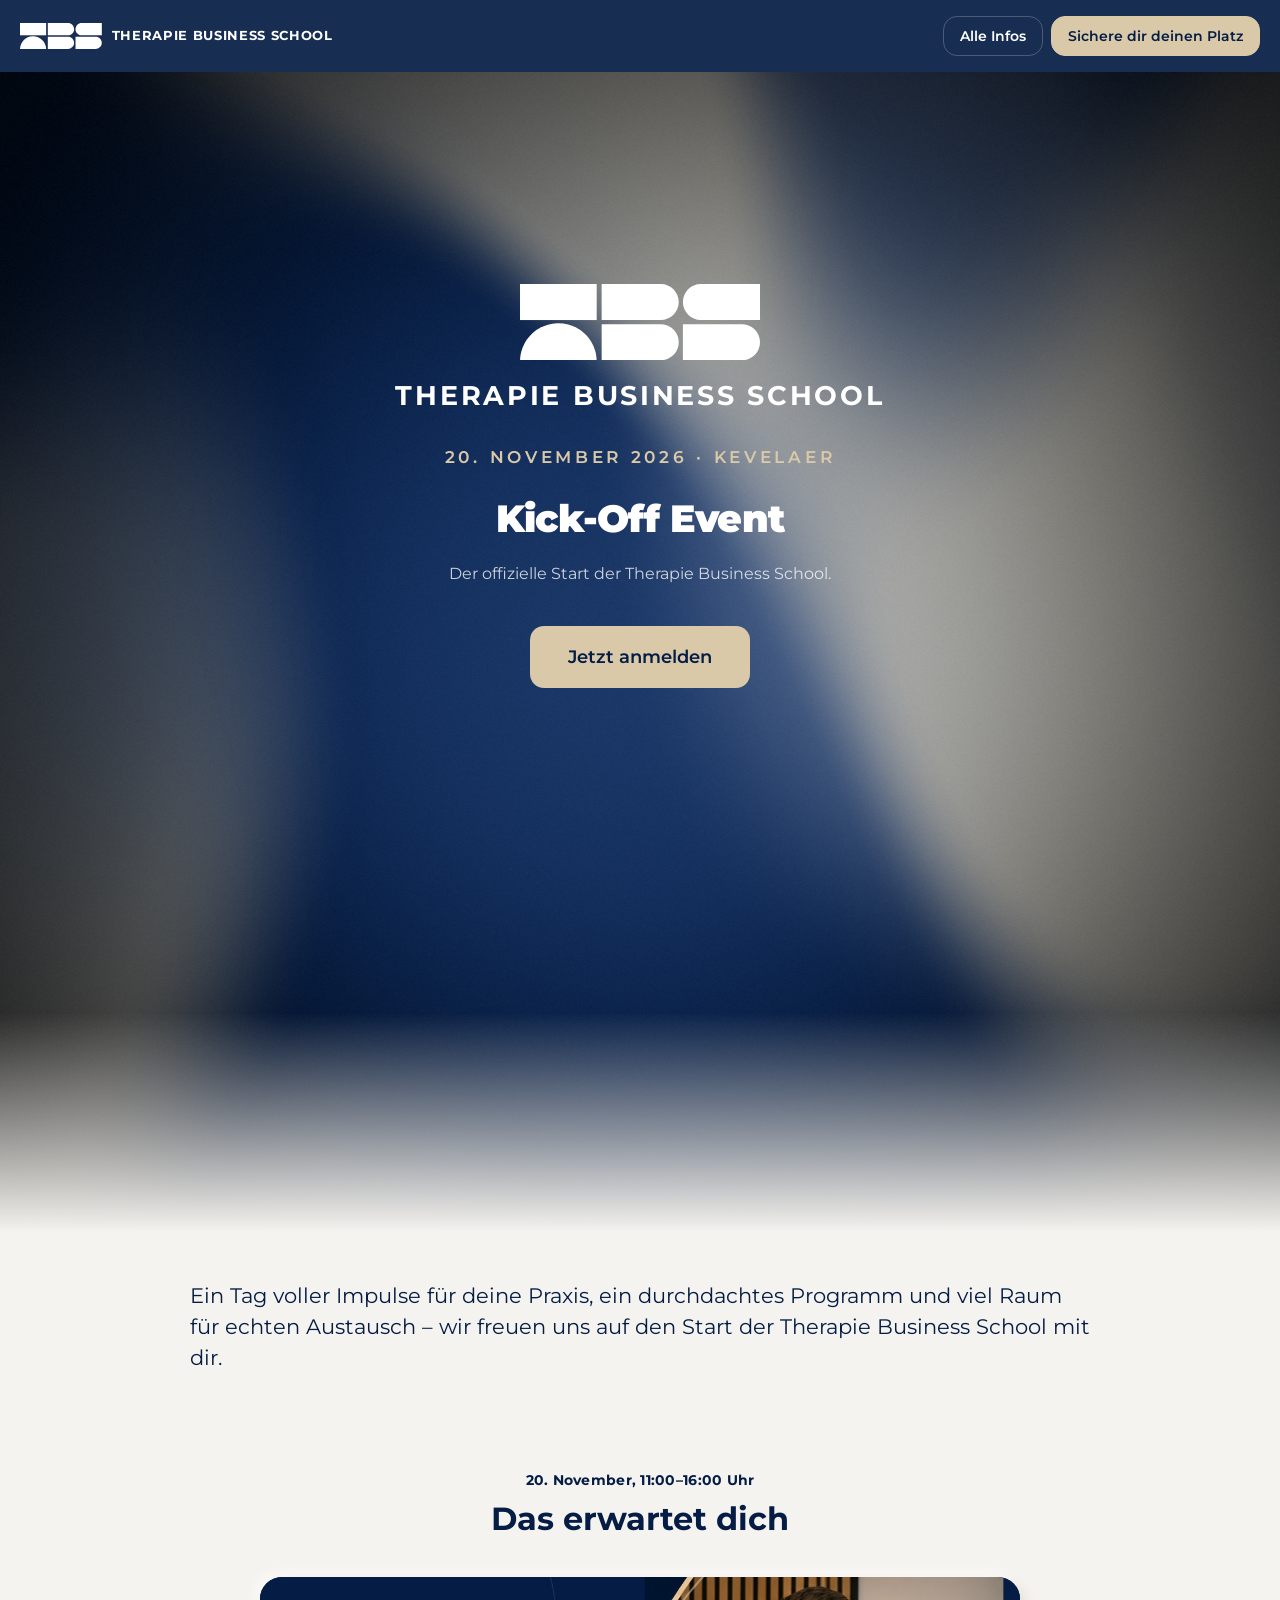
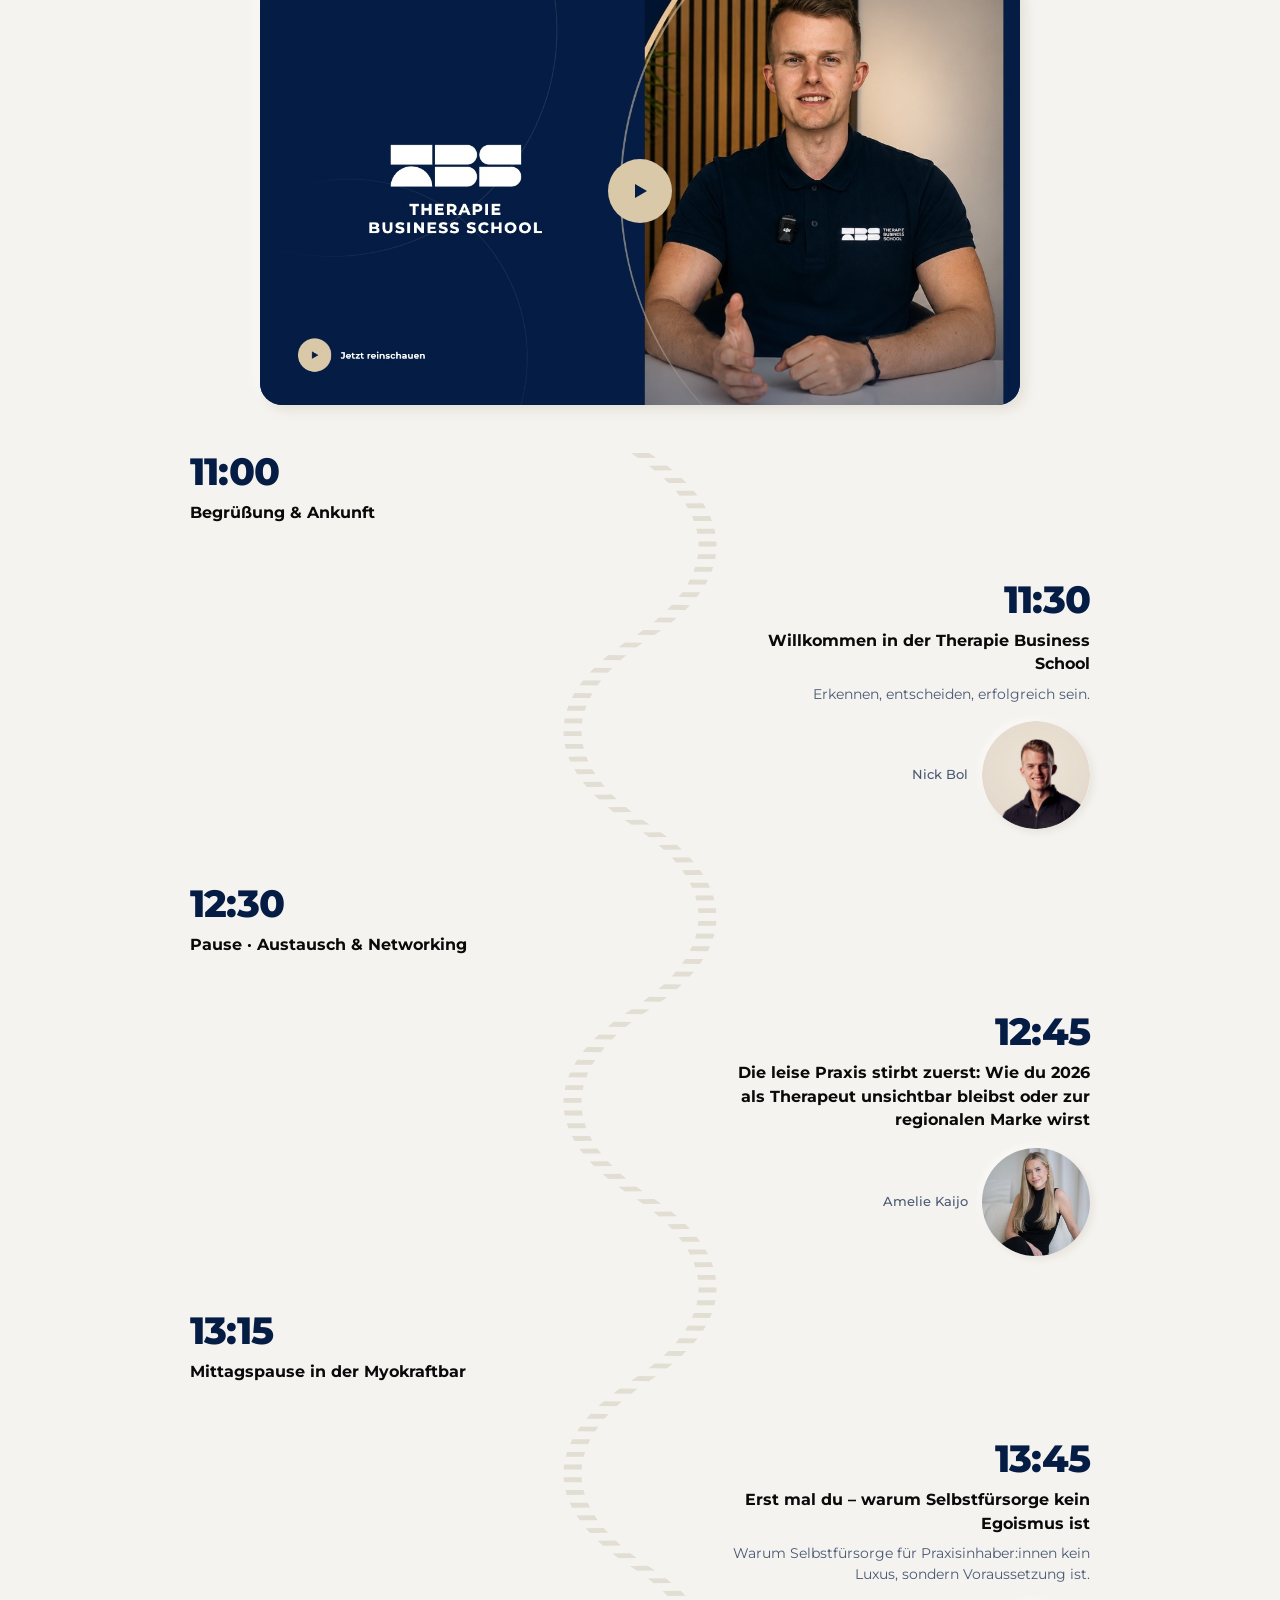
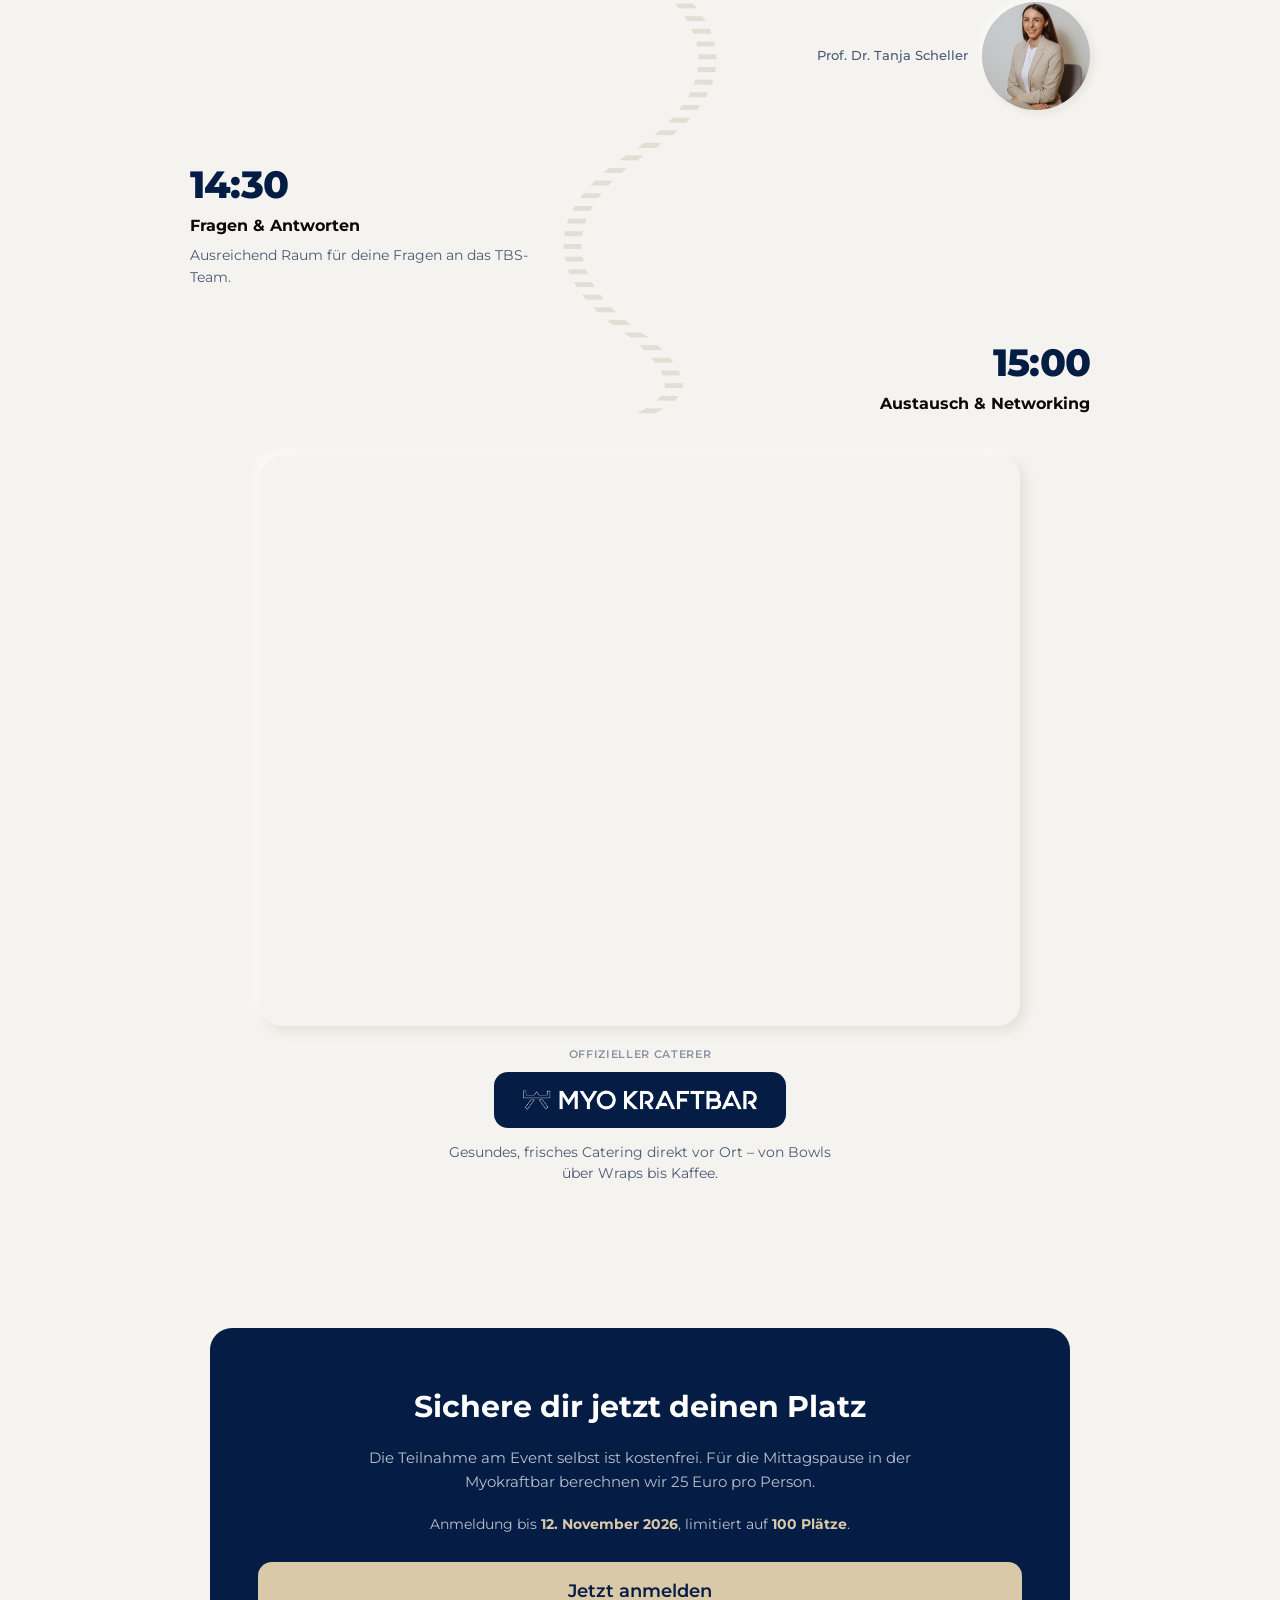
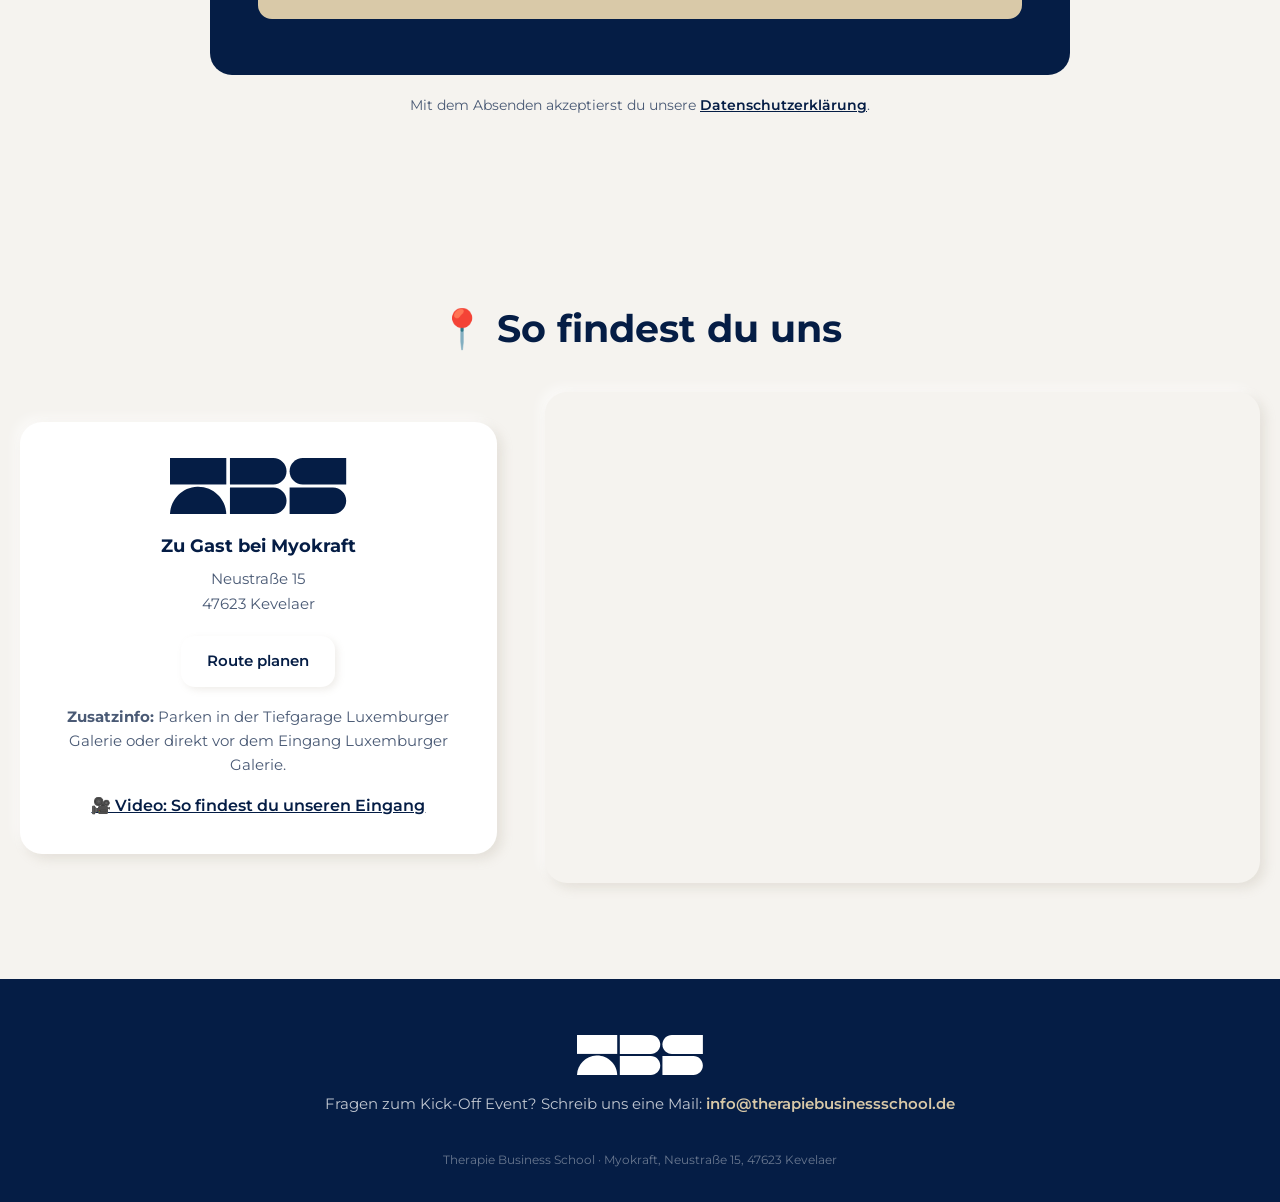
==== commit cb375530: "feat: move event dates to November (Kick-Off 20.11., Partnerabend 19.11.) Kick-Off shifts 23.10. -> " ====
--- a/site/index.html
+++ b/site/index.html
@@ -3,13 +3,13 @@
 <head>
 <meta charset="UTF-8">
 <meta name="viewport" content="width=device-width, initial-scale=1.0">
-<title>Kick-Off Event der Therapie Business School · 23. Oktober 2026 · Kevelaer</title>
-<meta name="description" content="Der offizielle Start der Therapie Business School: Kick-Off Event am 23. Oktober 2026 in Kevelaer. Jetzt anmelden.">
+<title>Kick-Off Event der Therapie Business School · 20. November 2026 · Kevelaer</title>
+<meta name="description" content="Der offizielle Start der Therapie Business School: Kick-Off Event am 20. November 2026 in Kevelaer. Jetzt anmelden.">
 
 <!-- Open Graph -->
 <meta property="og:type" content="website">
-<meta property="og:title" content="Kick-Off Event der Therapie Business School · 23. Oktober 2026 · Kevelaer">
-<meta property="og:description" content="Der offizielle Start der Therapie Business School: Kick-Off Event am 23. Oktober 2026 in Kevelaer. Jetzt anmelden.">
+<meta property="og:title" content="Kick-Off Event der Therapie Business School · 20. November 2026 · Kevelaer">
+<meta property="og:description" content="Der offizielle Start der Therapie Business School: Kick-Off Event am 20. November 2026 in Kevelaer. Jetzt anmelden.">
 <meta property="og:image" content="og-image.jpg">
 <meta property="og:locale" content="de_DE">
 <meta name="twitter:card" content="summary_large_image">
@@ -100,7 +100,7 @@
       </svg>
       <span class="hero-wordmark-text">Therapie Business School</span>
     </div>
-    <span class="hero-eyebrow">23. Oktober 2026 · Kevelaer</span>
+    <span class="hero-eyebrow">20. November 2026 · Kevelaer</span>
     <h1 class="hero-kickoff-title">Kick-Off Event</h1>
     <p class="hero-sub">Der offizielle Start der Therapie Business School.</p>
     <div class="hero-ctas">
@@ -125,7 +125,7 @@
   <section class="journey-station">
     <div class="wrap">
       <div class="reveal" style="text-align:center;">
-        <div class="section-label">23. Oktober, 11:00&ndash;16:00 Uhr</div>
+        <div class="section-label">20. November, 11:00&ndash;16:00 Uhr</div>
         <h2 class="headline" style="margin:0 auto;">Das erwartet dich</h2>
       </div>
 
@@ -228,7 +228,7 @@
           Die Teilnahme am Event selbst ist kostenfrei. Für die Mittagspause in der Myokraftbar
           berechnen wir 25&nbsp;Euro pro Person.
         </p>
-        <div class="pay-limit">Anmeldung bis <strong>15. Oktober 2026</strong>, limitiert auf <strong>100 Plätze</strong>.</div>
+        <div class="pay-limit">Anmeldung bis <strong>12. November 2026</strong>, limitiert auf <strong>100 Plätze</strong>.</div>
         <button type="button" class="btn btn-sand btn-block" id="anmeldung-toggle" aria-expanded="false" aria-controls="anmeldung-form-wrap">Jetzt anmelden</button>
 
         <div class="anmeldung-form-wrap" id="anmeldung-form-wrap">
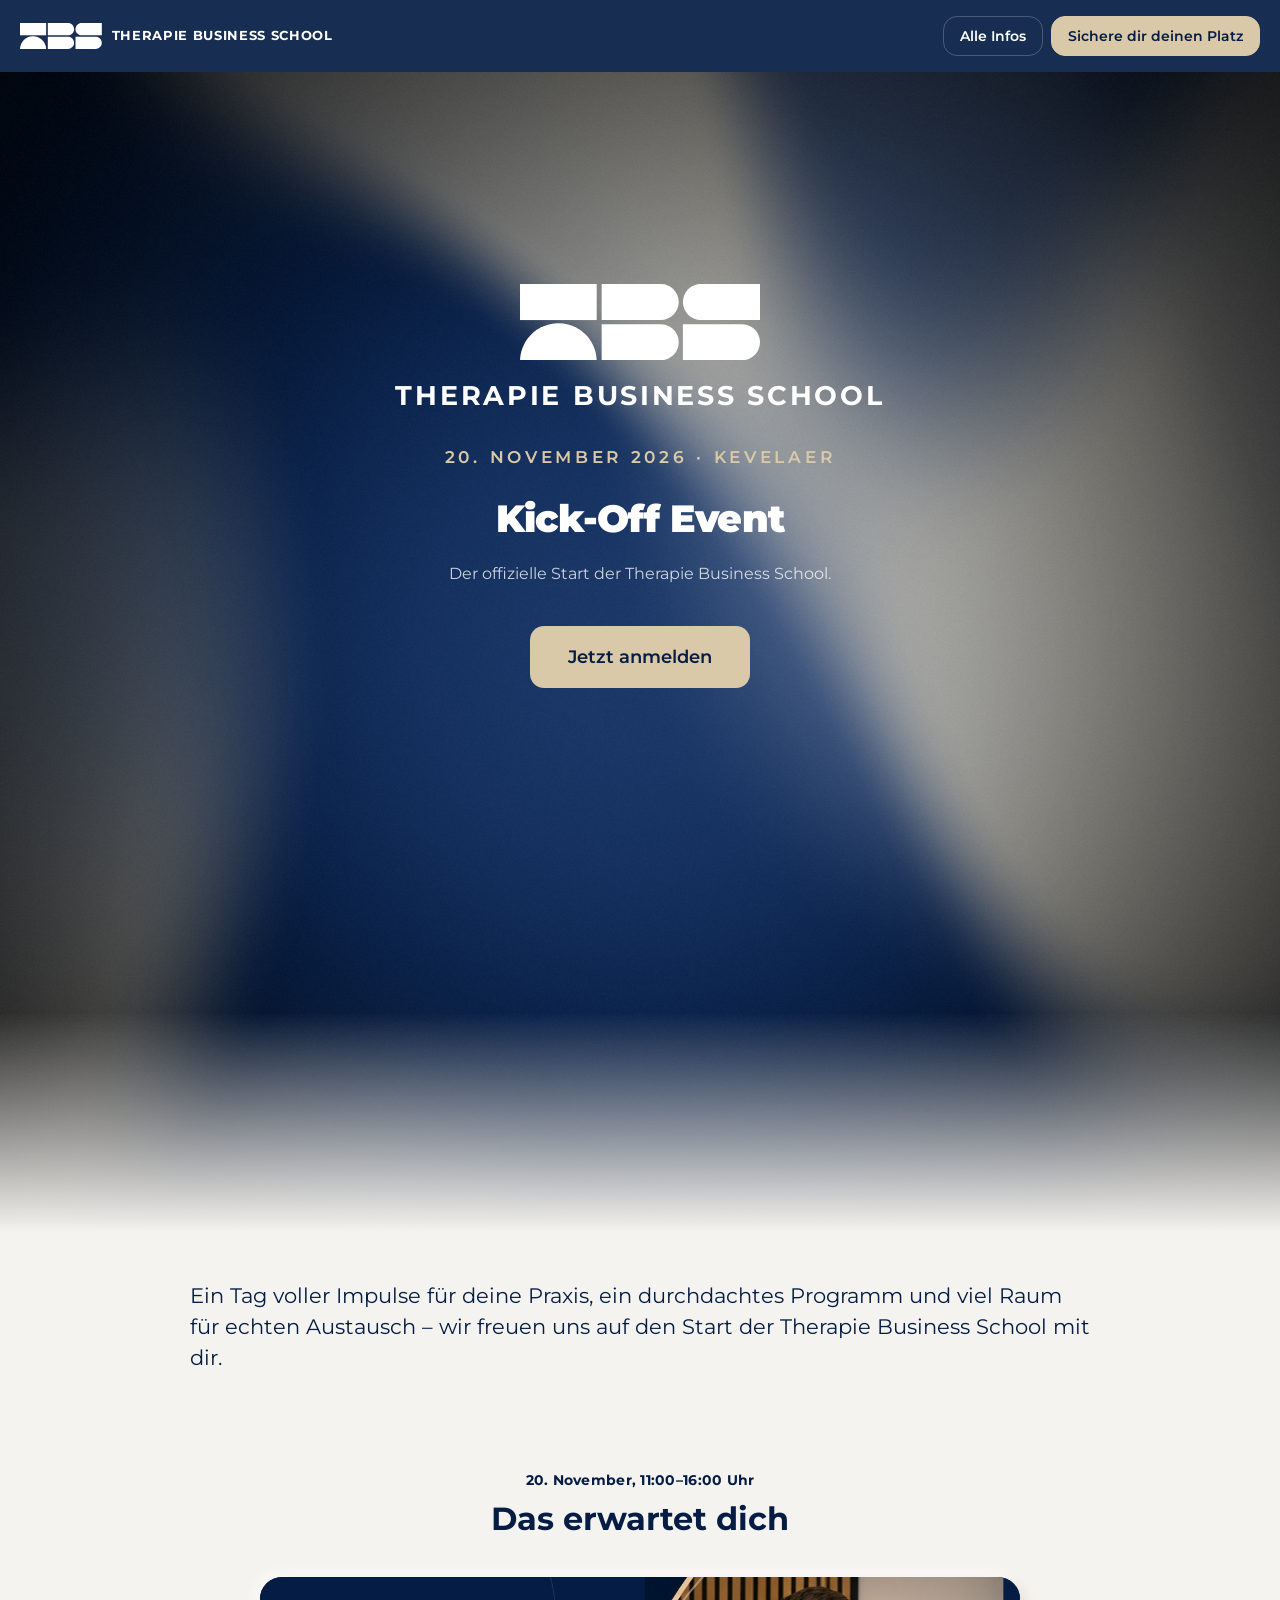
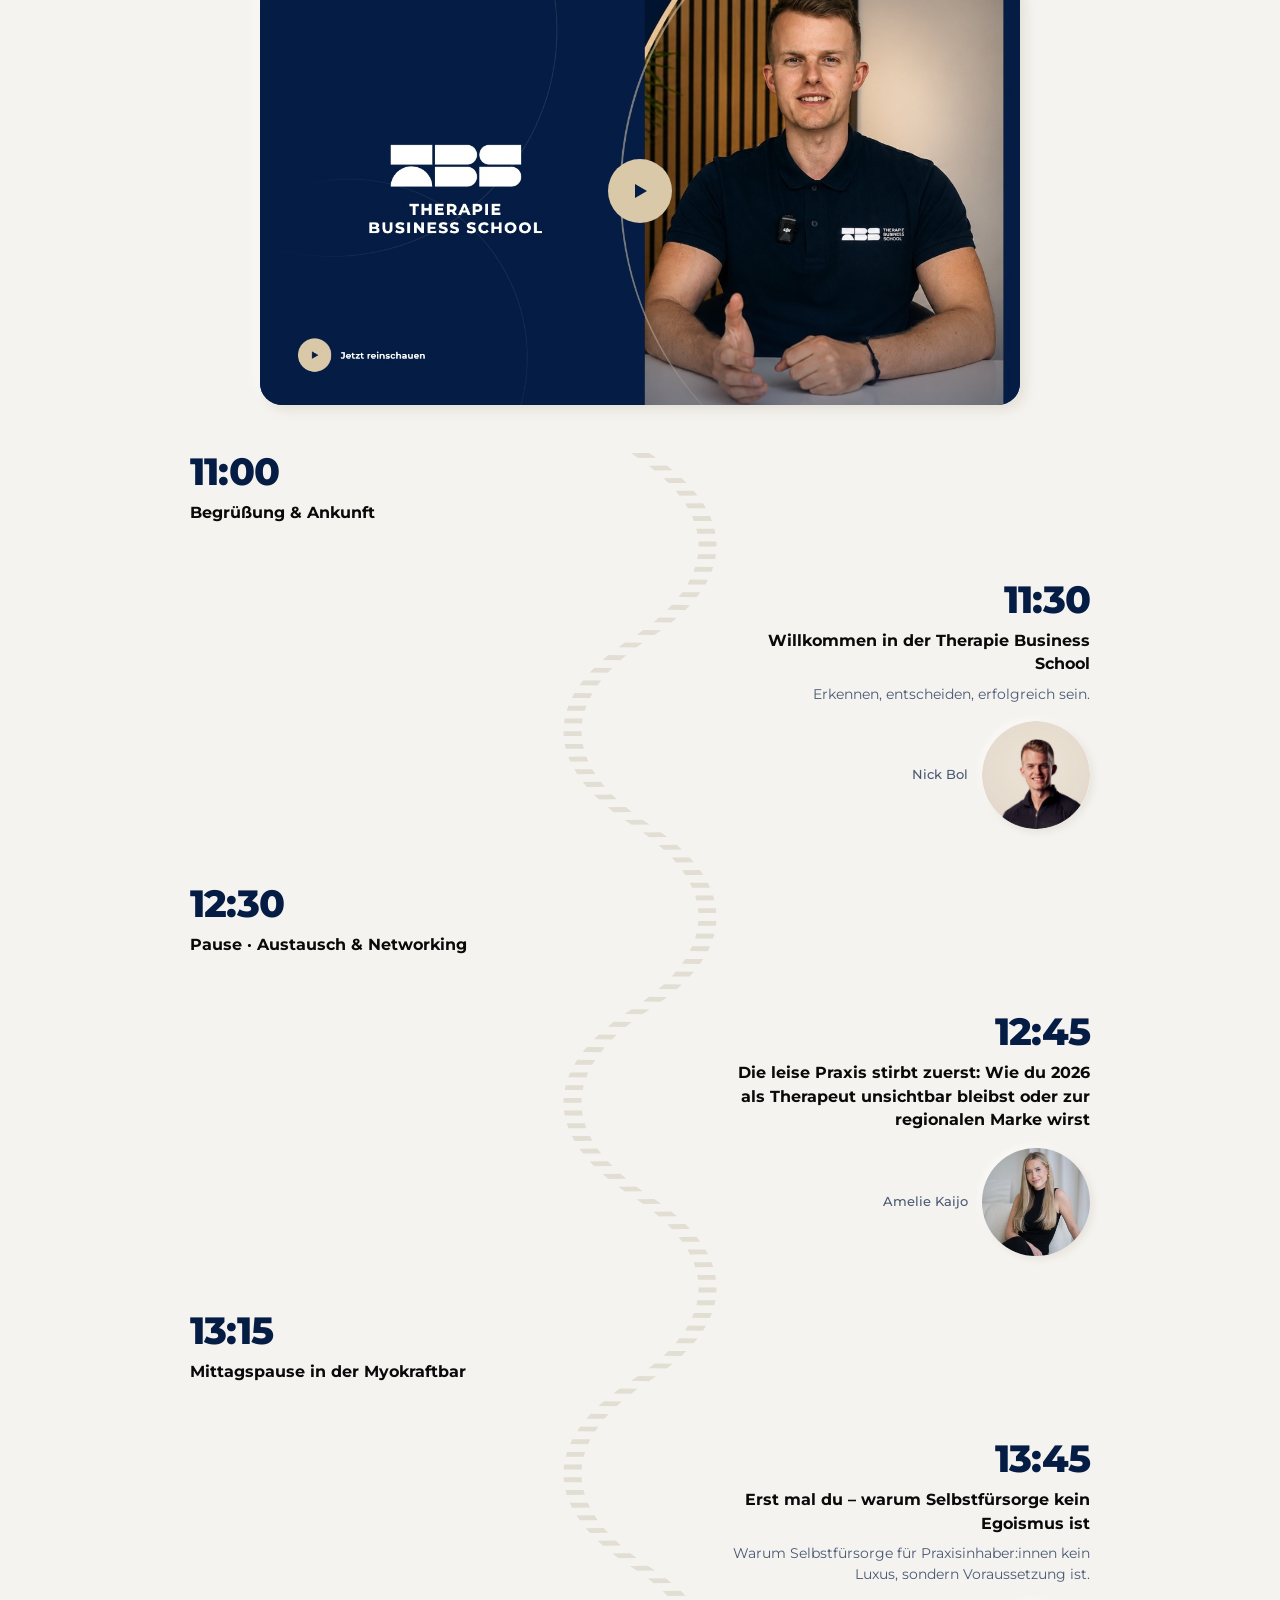
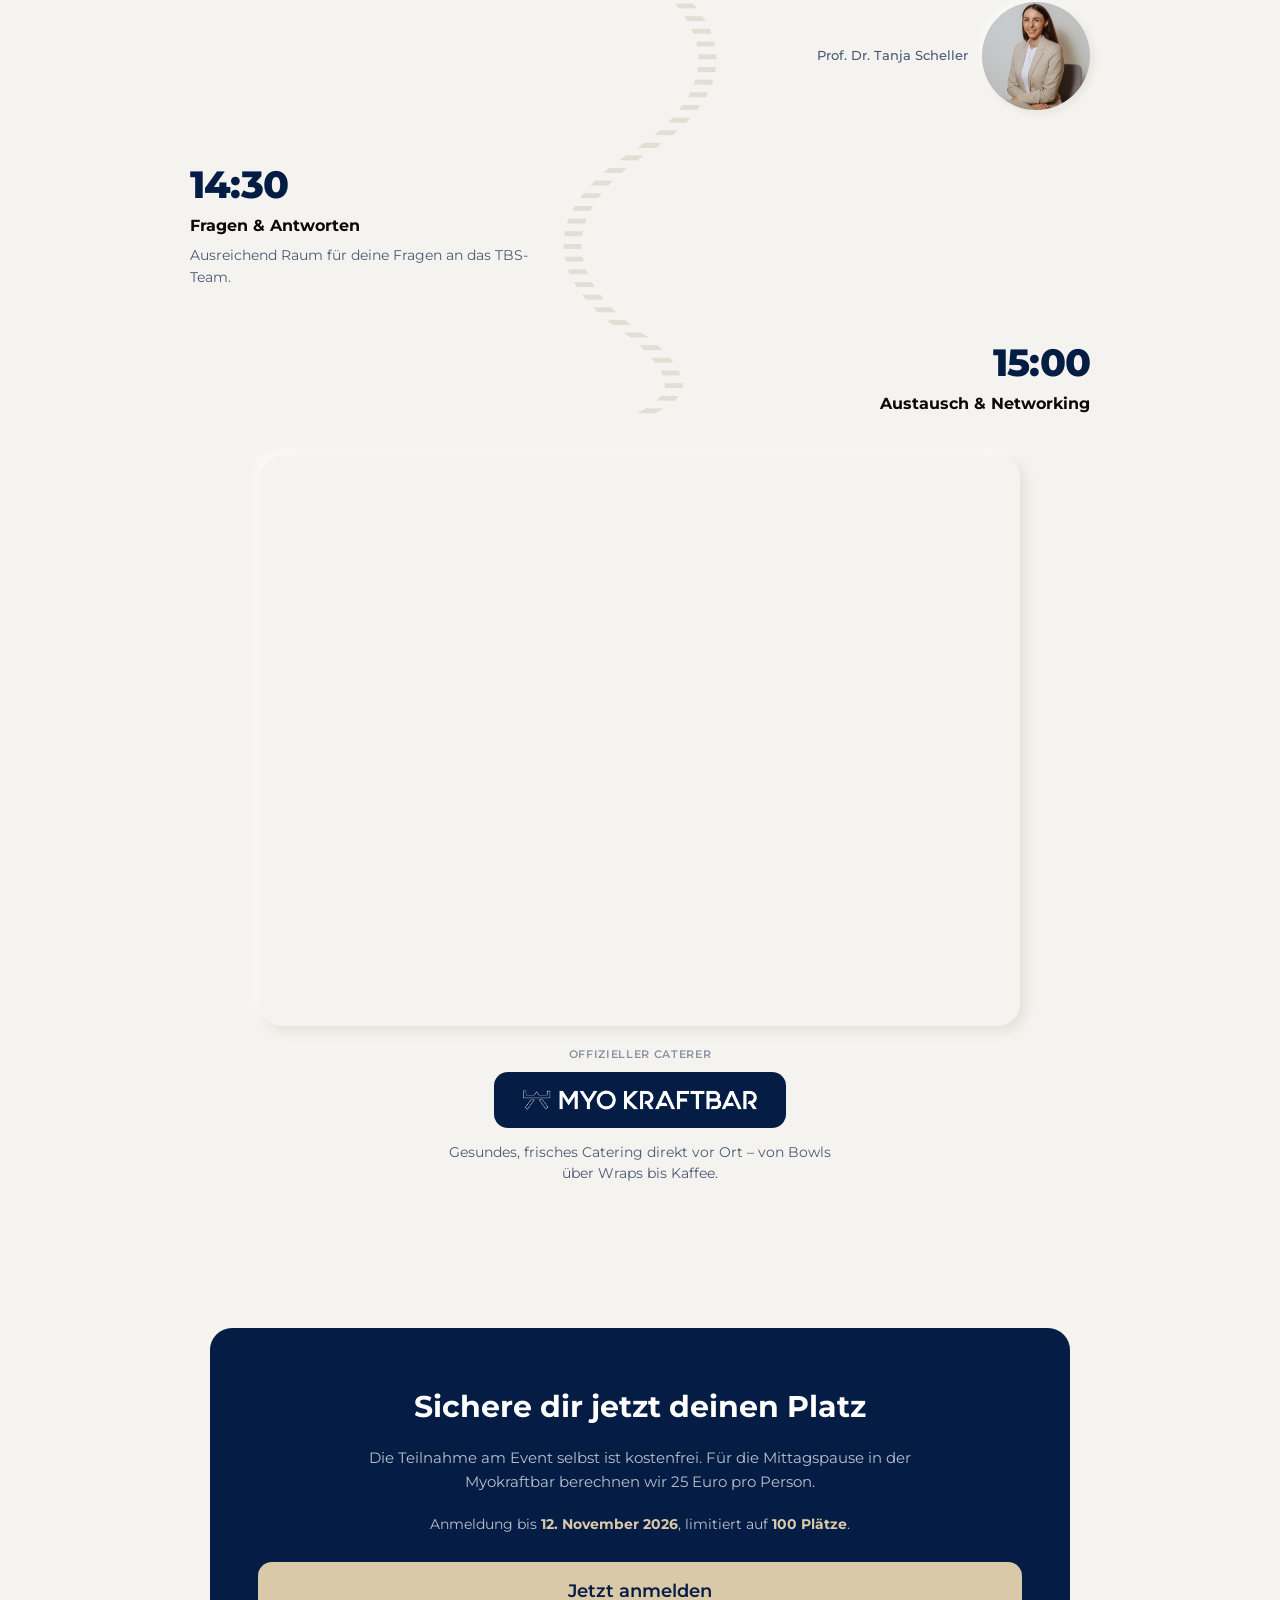
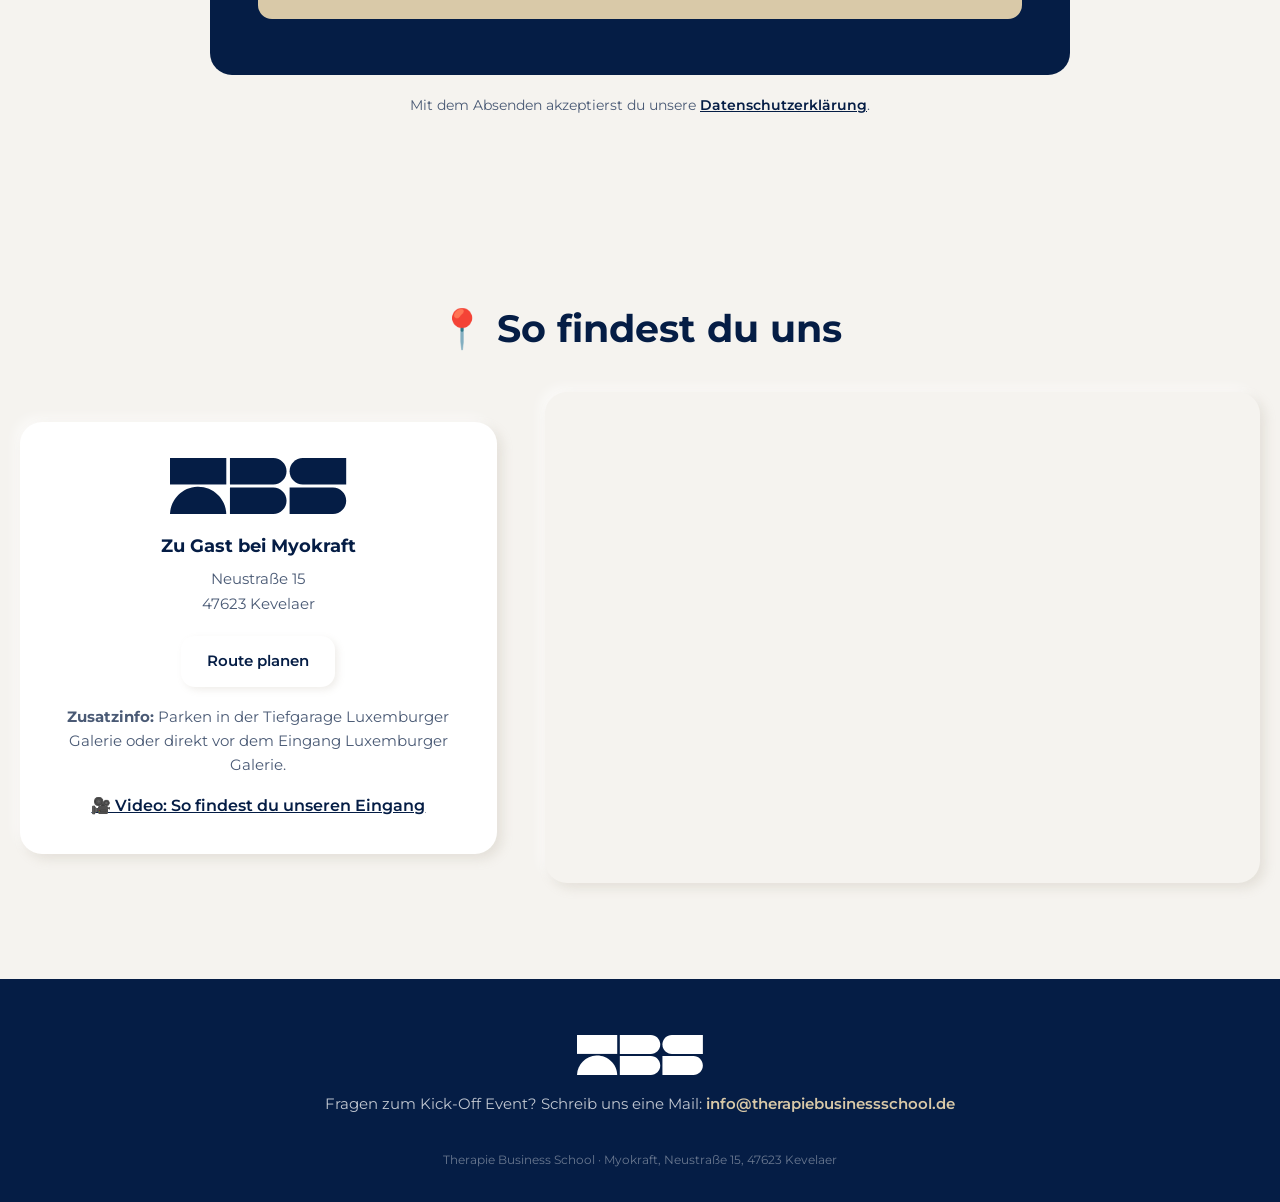
==== commit 3b0cb48e: "feat(video): replace intro video with new kick-off video (lJ6mR_ghU1s) The previous video PD6O6muVuk" ====
--- a/site/index.html
+++ b/site/index.html
@@ -132,7 +132,7 @@
       <!-- YouTube-Facade: zeigt nur das Poster-Bild + Play-Button, der echte iframe (inkl.
            YouTube-Skripte/Tracking) wird erst per Klick nachgeladen. youtube-nocookie.com
            reduziert Cookies vor dem Klick zusätzlich. -->
-      <div class="video-embed reveal" id="kickoff-video" data-youtube-id="PD6O6muVukY">
+      <div class="video-embed reveal" id="kickoff-video" data-youtube-id="lJ6mR_ghU1s">
         <button type="button" class="video-embed-trigger" aria-label="Video abspielen: Willkommen bei der Therapie Business School">
           <img class="video-embed-poster" src="assets/video/kickoff-intro-poster.jpg" alt="" loading="lazy">
           <span class="video-play-icon" aria-hidden="true">
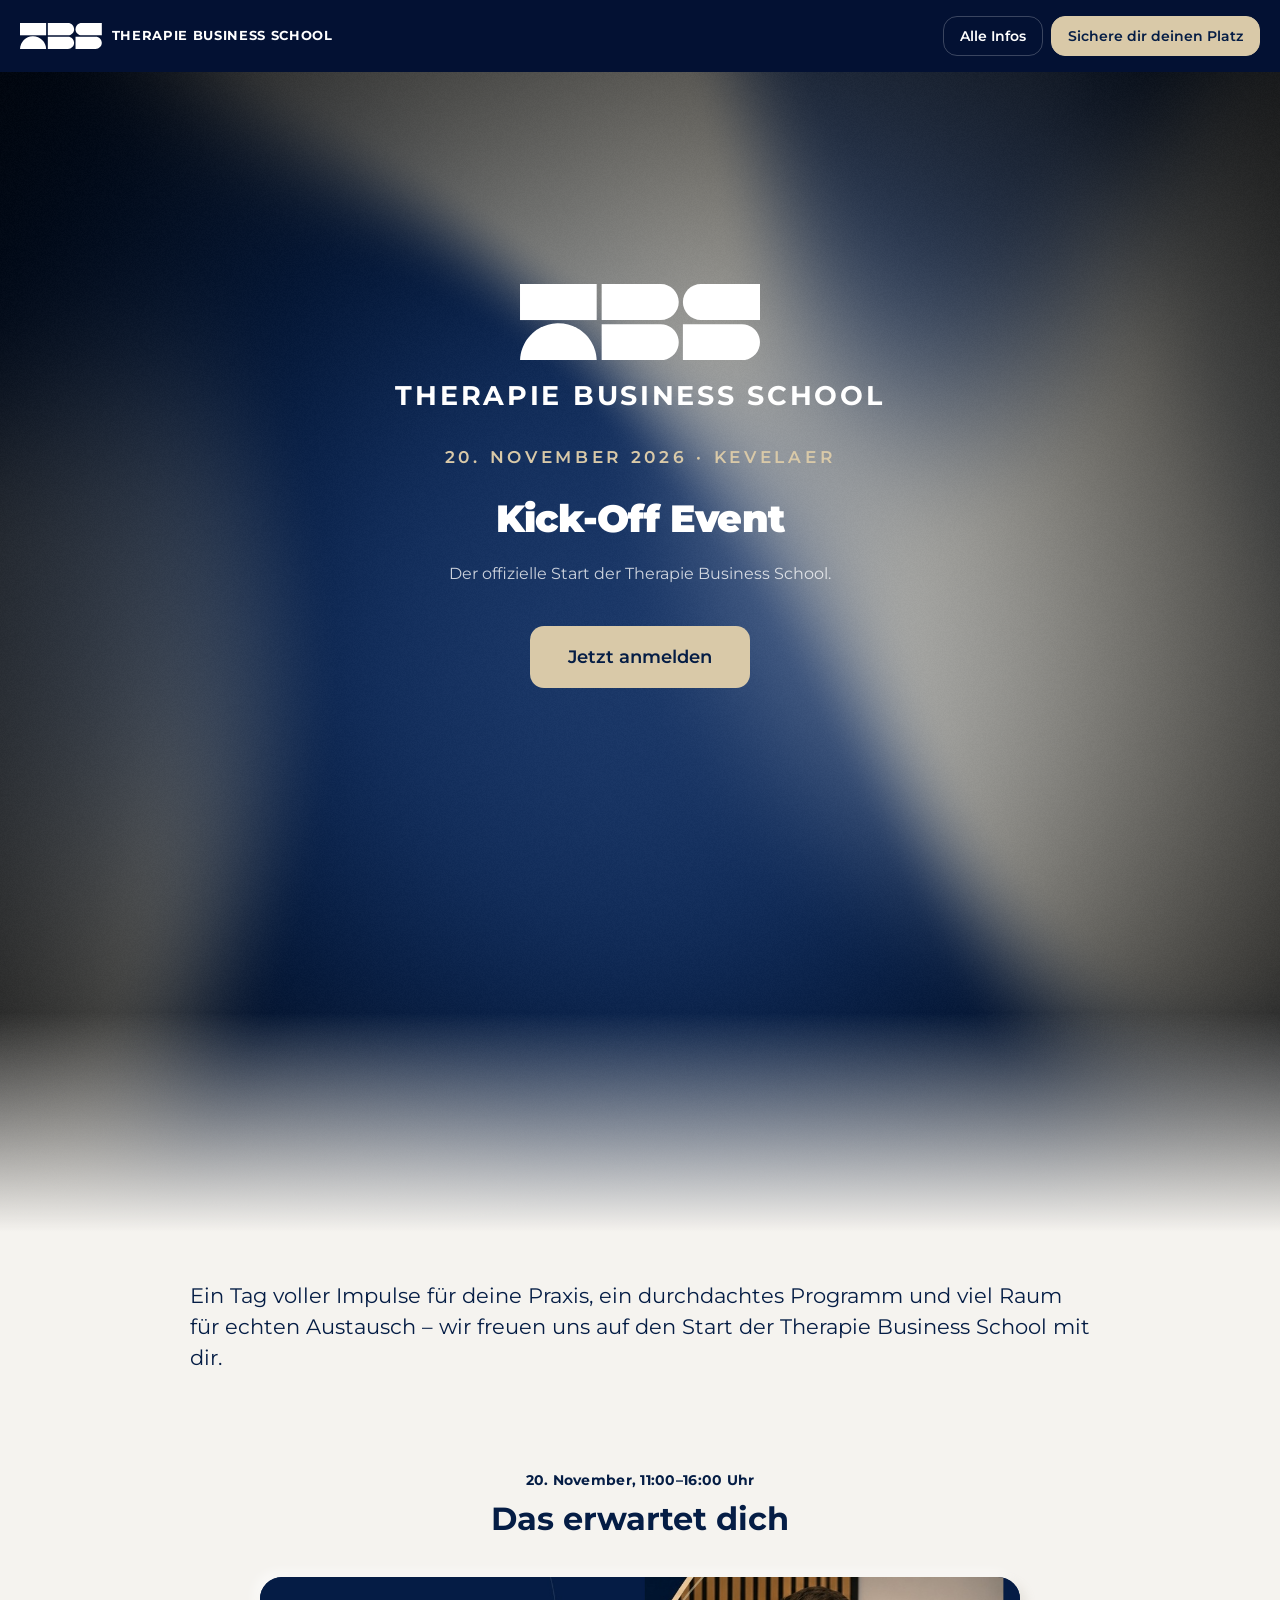
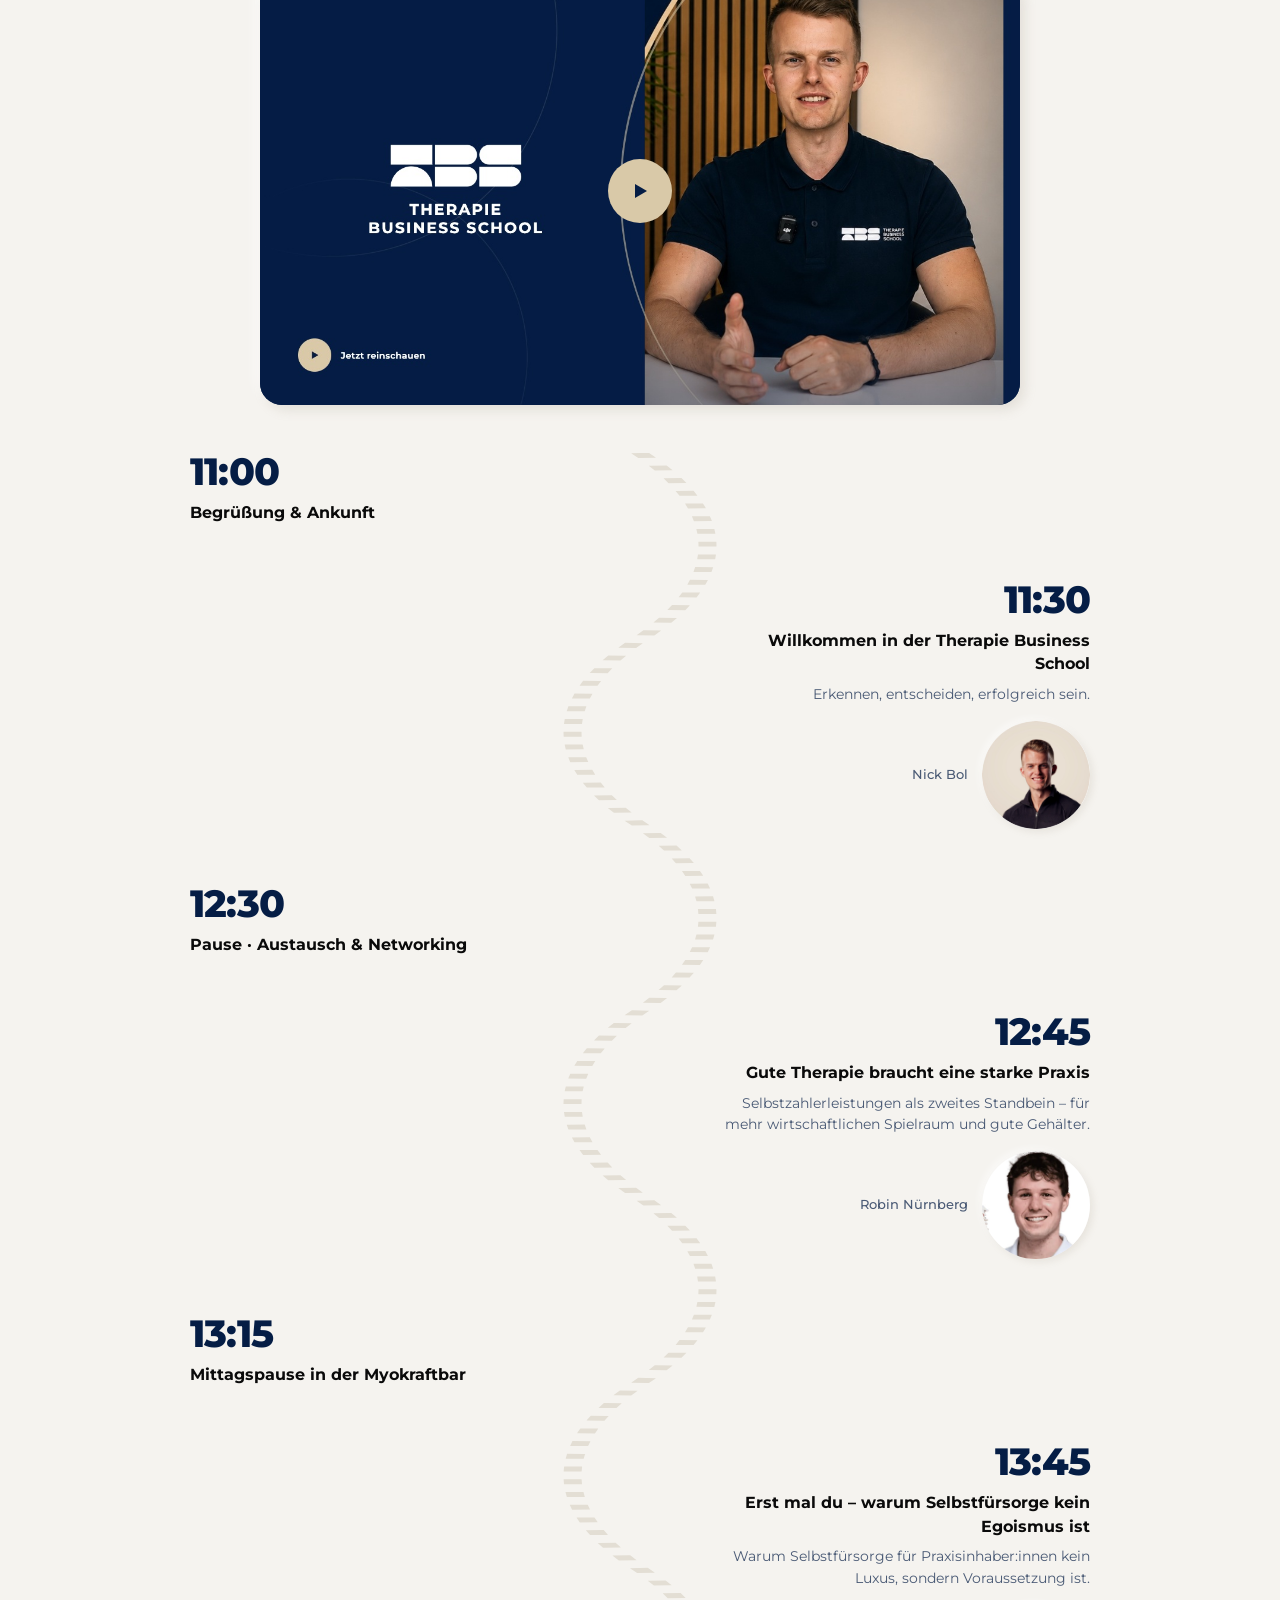
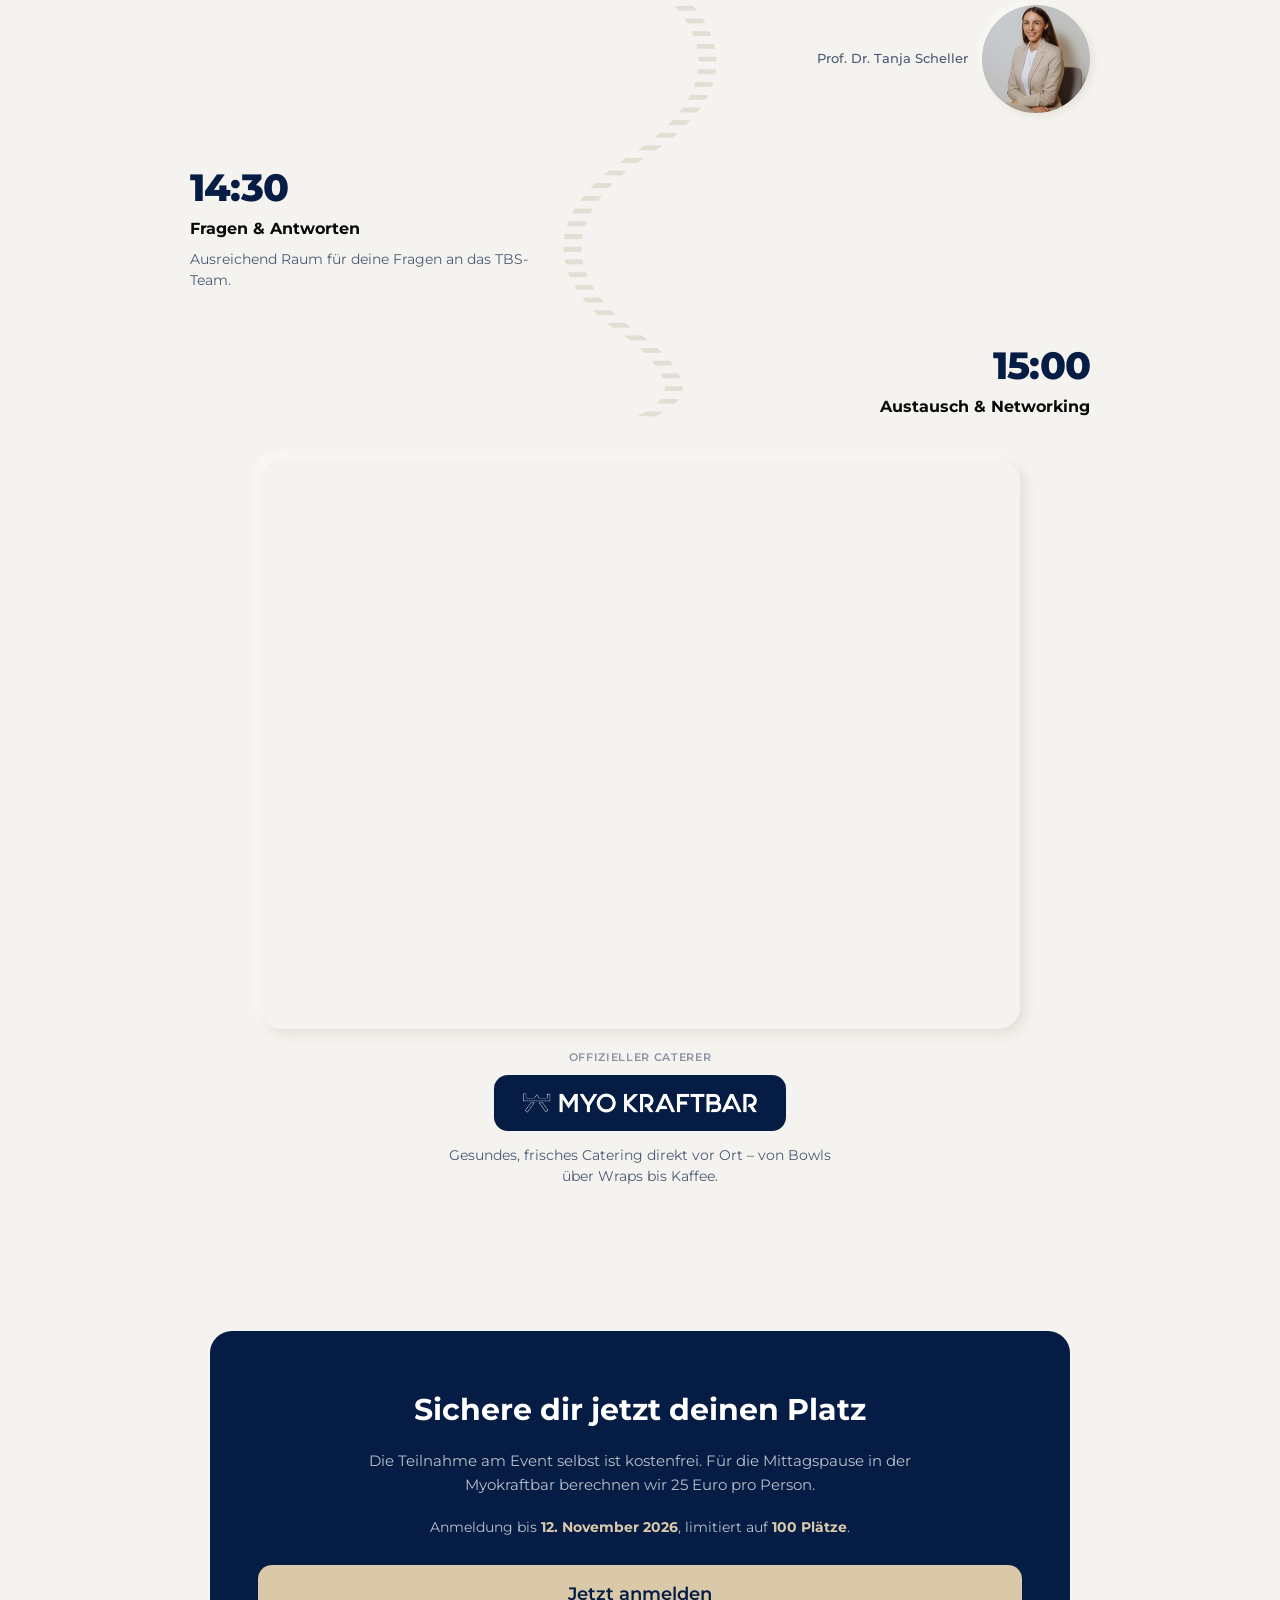
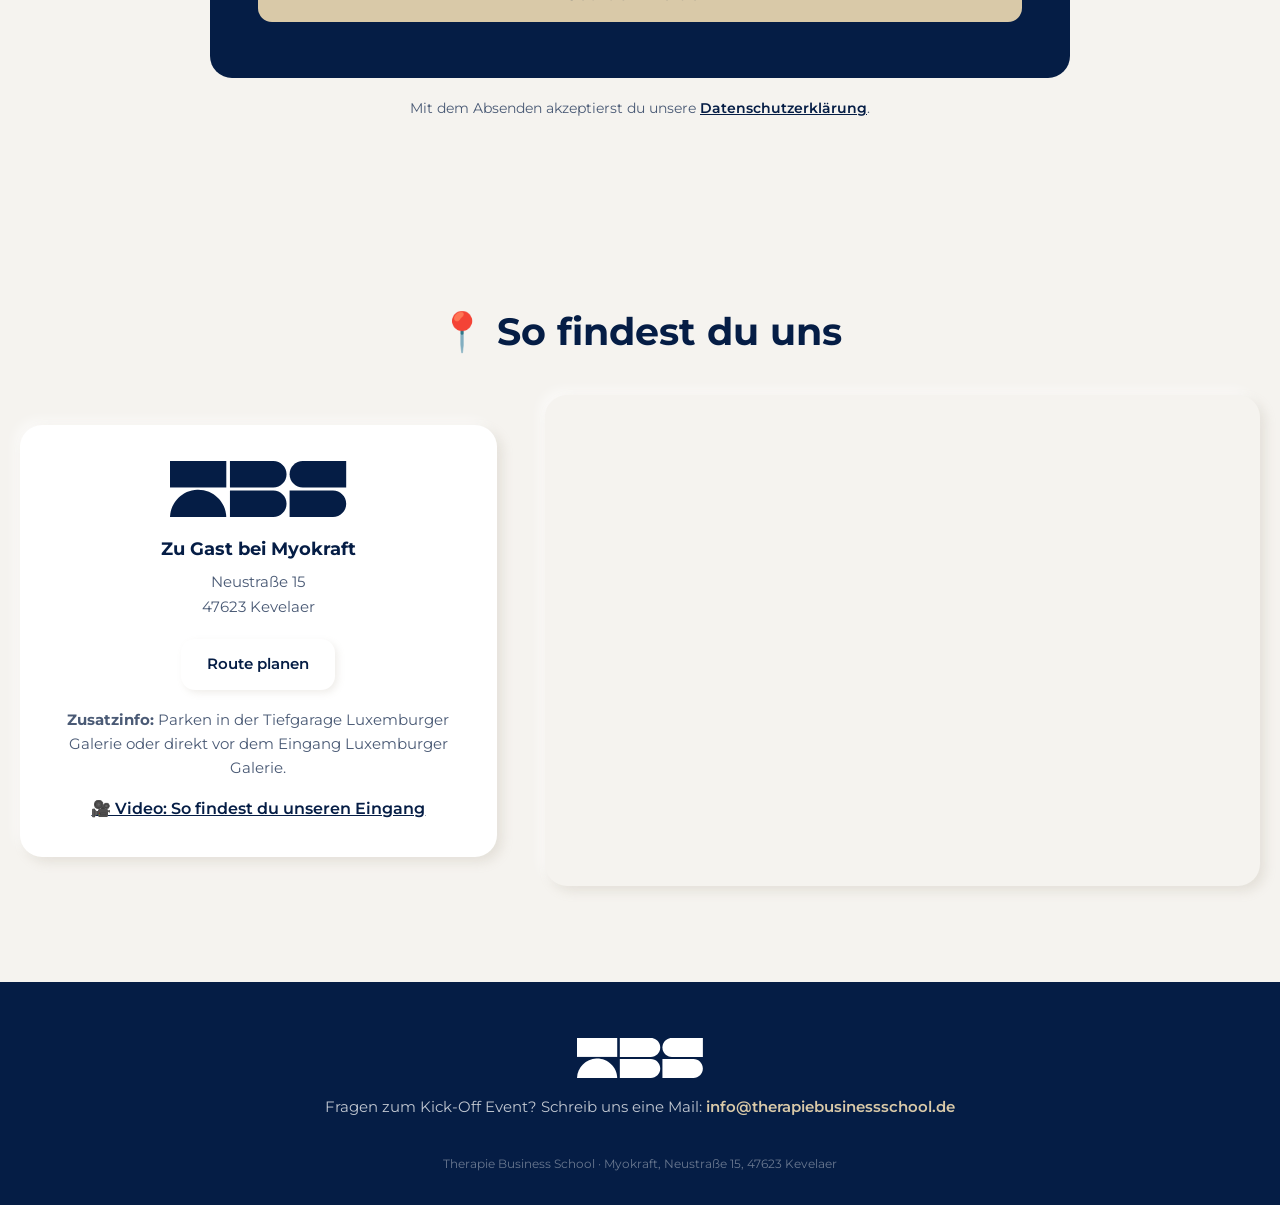
==== commit f548376f: "feat: replace Amelie Kaijo talk with Robin Nürnberg (12:45) Co-Authored-By: Claude Opus 5.5 <noreply" ====
--- a/site/index.html
+++ b/site/index.html
@@ -169,10 +169,11 @@
           </div>
           <div class="stop">
             <div class="stop-time">12:45</div>
-            <div class="stop-head">Die leise Praxis stirbt zuerst: Wie du 2026 als Therapeut unsichtbar bleibst oder zur regionalen Marke wirst</div>
+            <div class="stop-head">Gute Therapie braucht eine starke Praxis</div>
+            <p class="stop-text">Selbstzahlerleistungen als zweites Standbein &ndash; f&uuml;r mehr wirtschaftlichen Spielraum und gute Geh&auml;lter.</p>
             <div class="stop-person">
-              <img class="speaker-photo" src="assets/speakers/amelie-kaijo.jpg" alt="" loading="lazy">
-              <span>Amelie Kaijo</span>
+              <img class="speaker-photo" src="assets/speakers/robin-nuernberg.jpg" alt="" loading="lazy">
+              <span>Robin Nürnberg</span>
             </div>
           </div>
           <div class="stop">
--- a/site/assets/site.css
+++ b/site/assets/site.css
@@ -62,7 +62,8 @@
     top: 0;
     z-index: 40;
     height: var(--nav-h);
-    background: rgba(5,29,69,.92);
+    /* Navy der Hauptwebsite (therapiebusinessschool.de), damit der Wechsel nahtlos wirkt */
+    background: #031133;
     backdrop-filter: blur(10px) saturate(140%);
     -webkit-backdrop-filter: blur(10px) saturate(140%);
     display: flex;
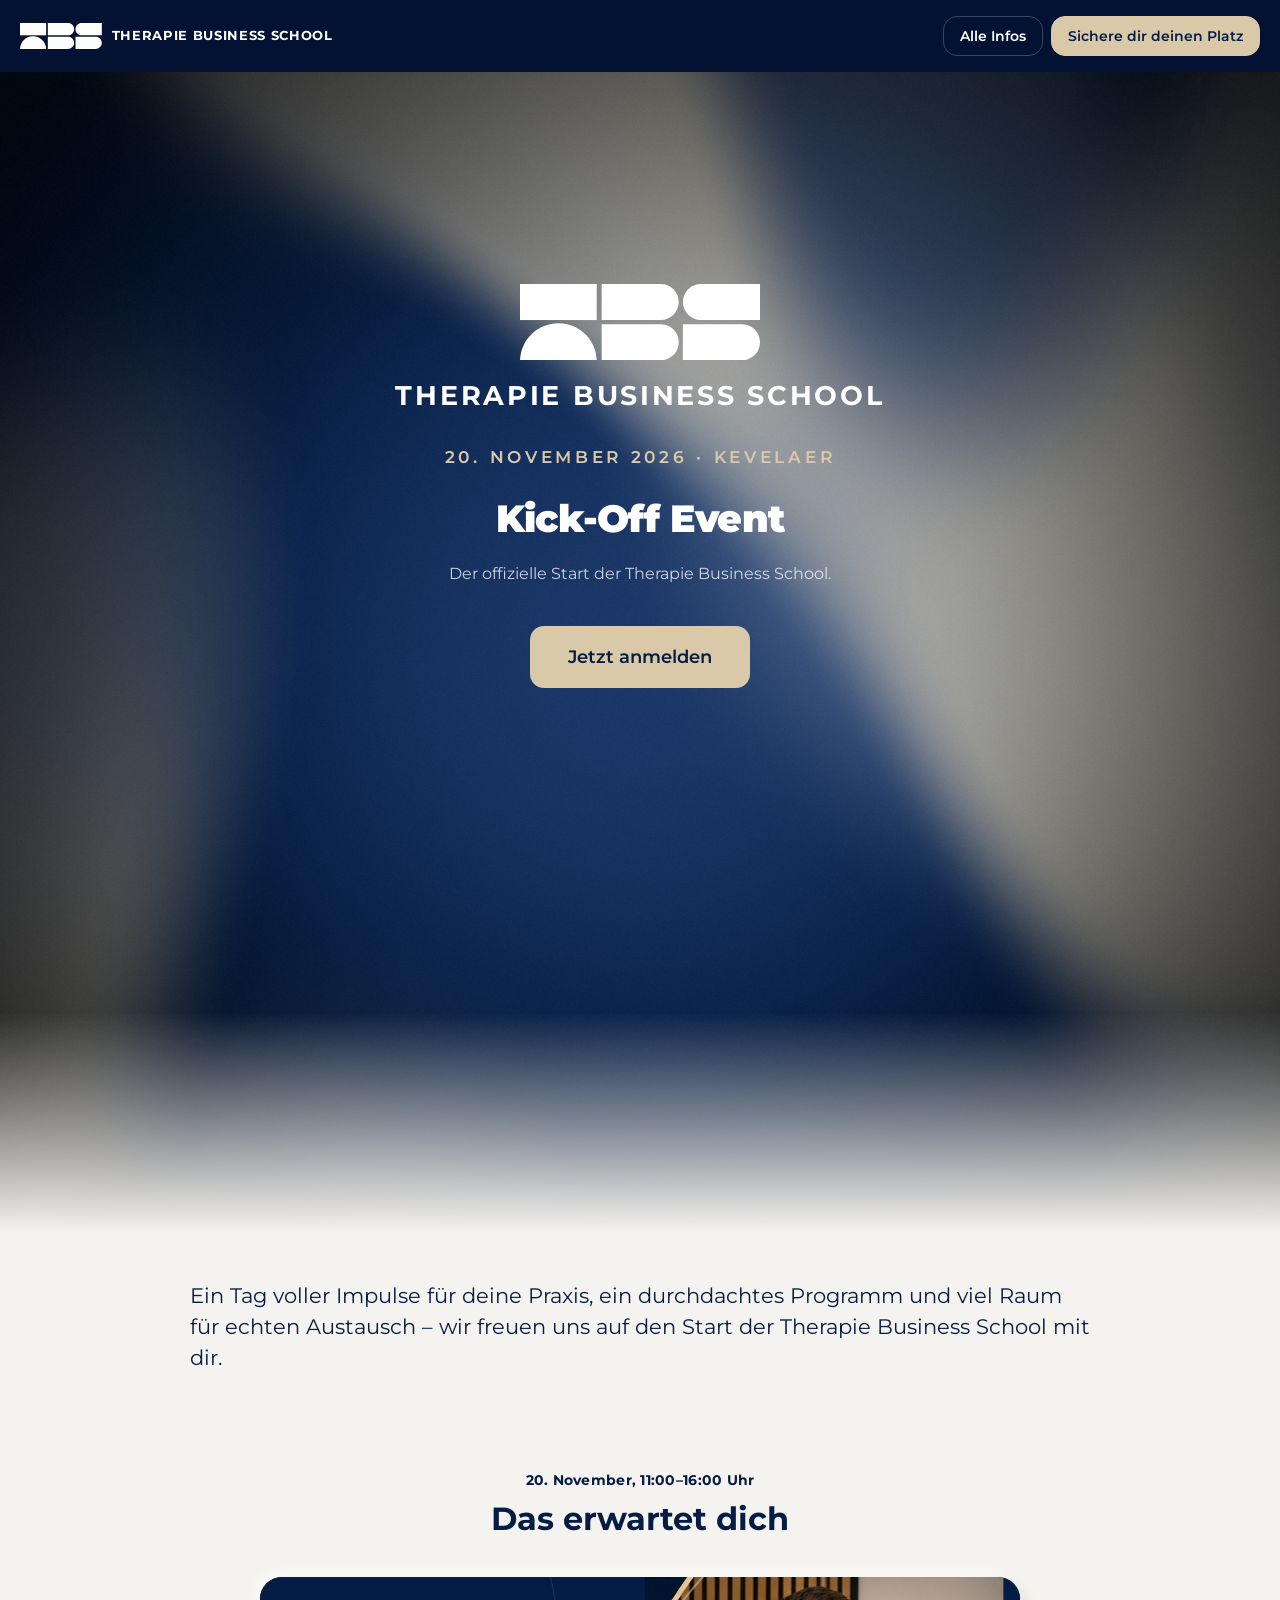
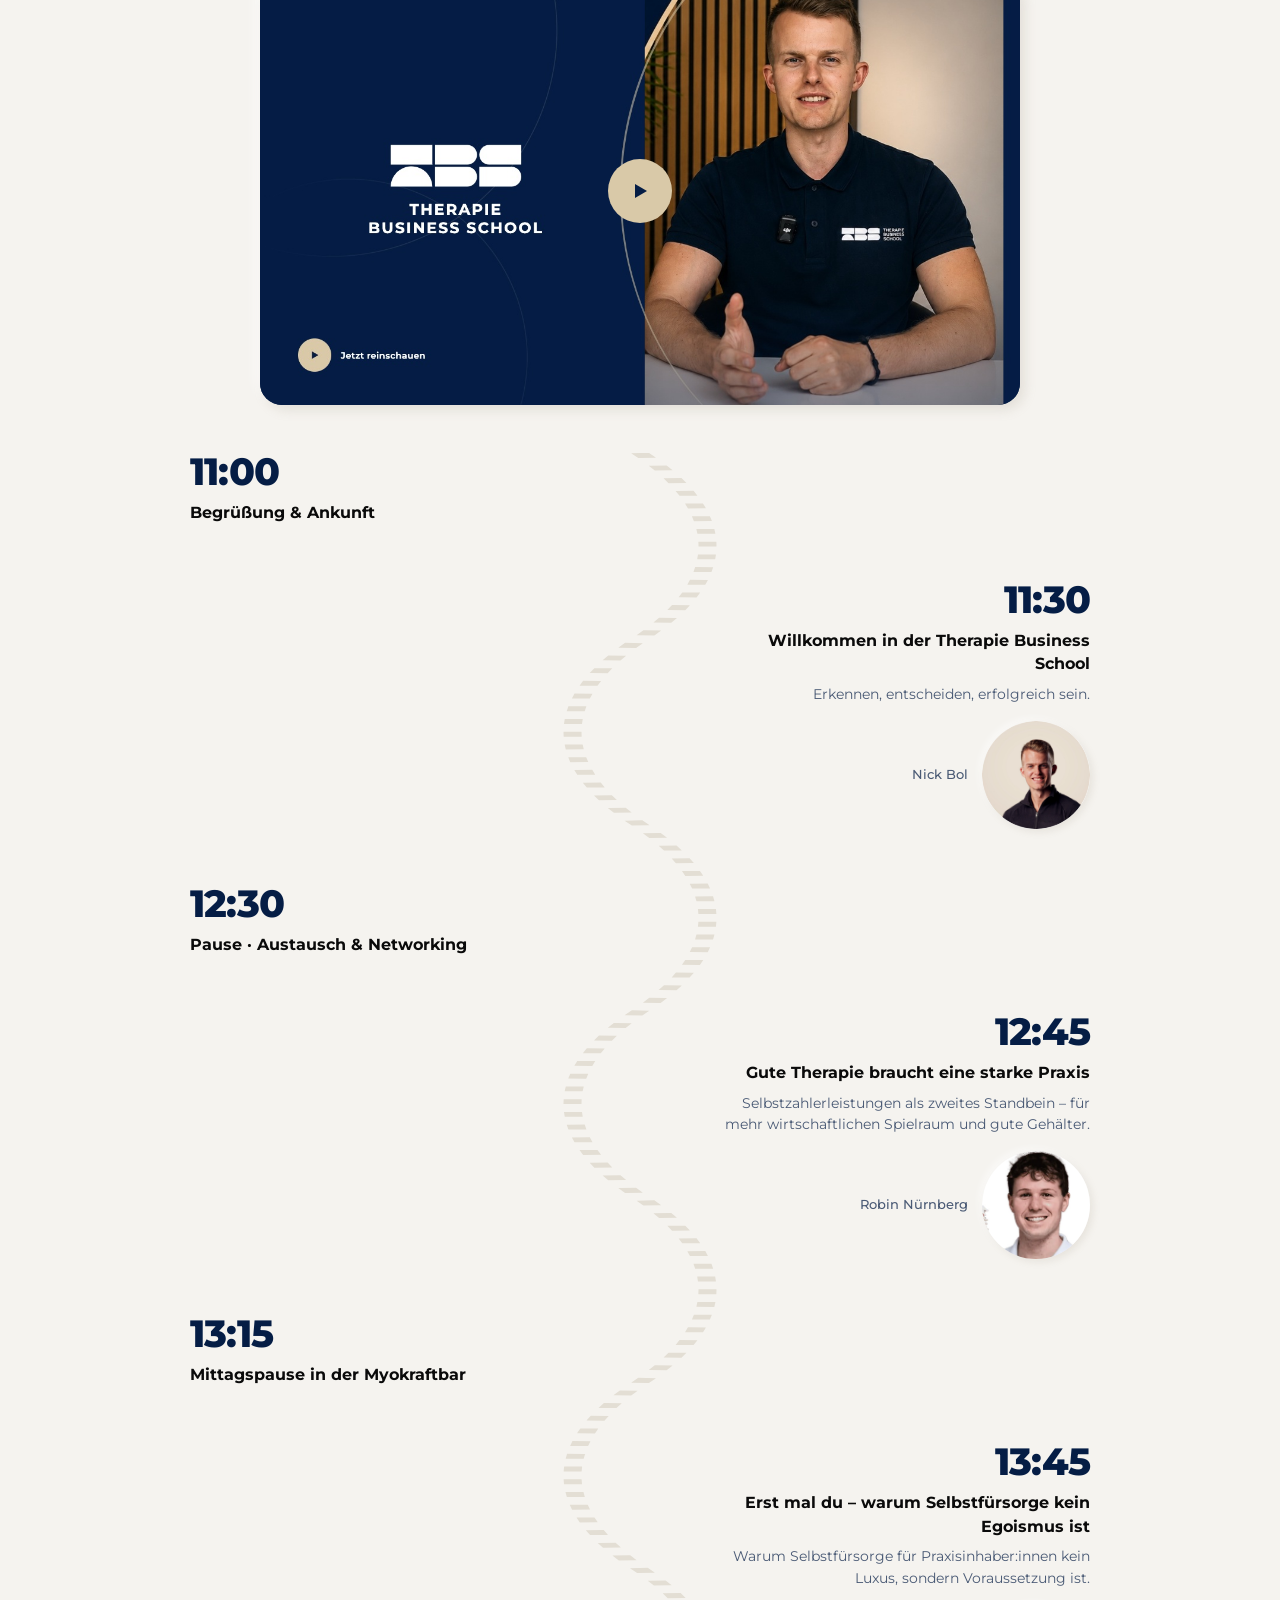
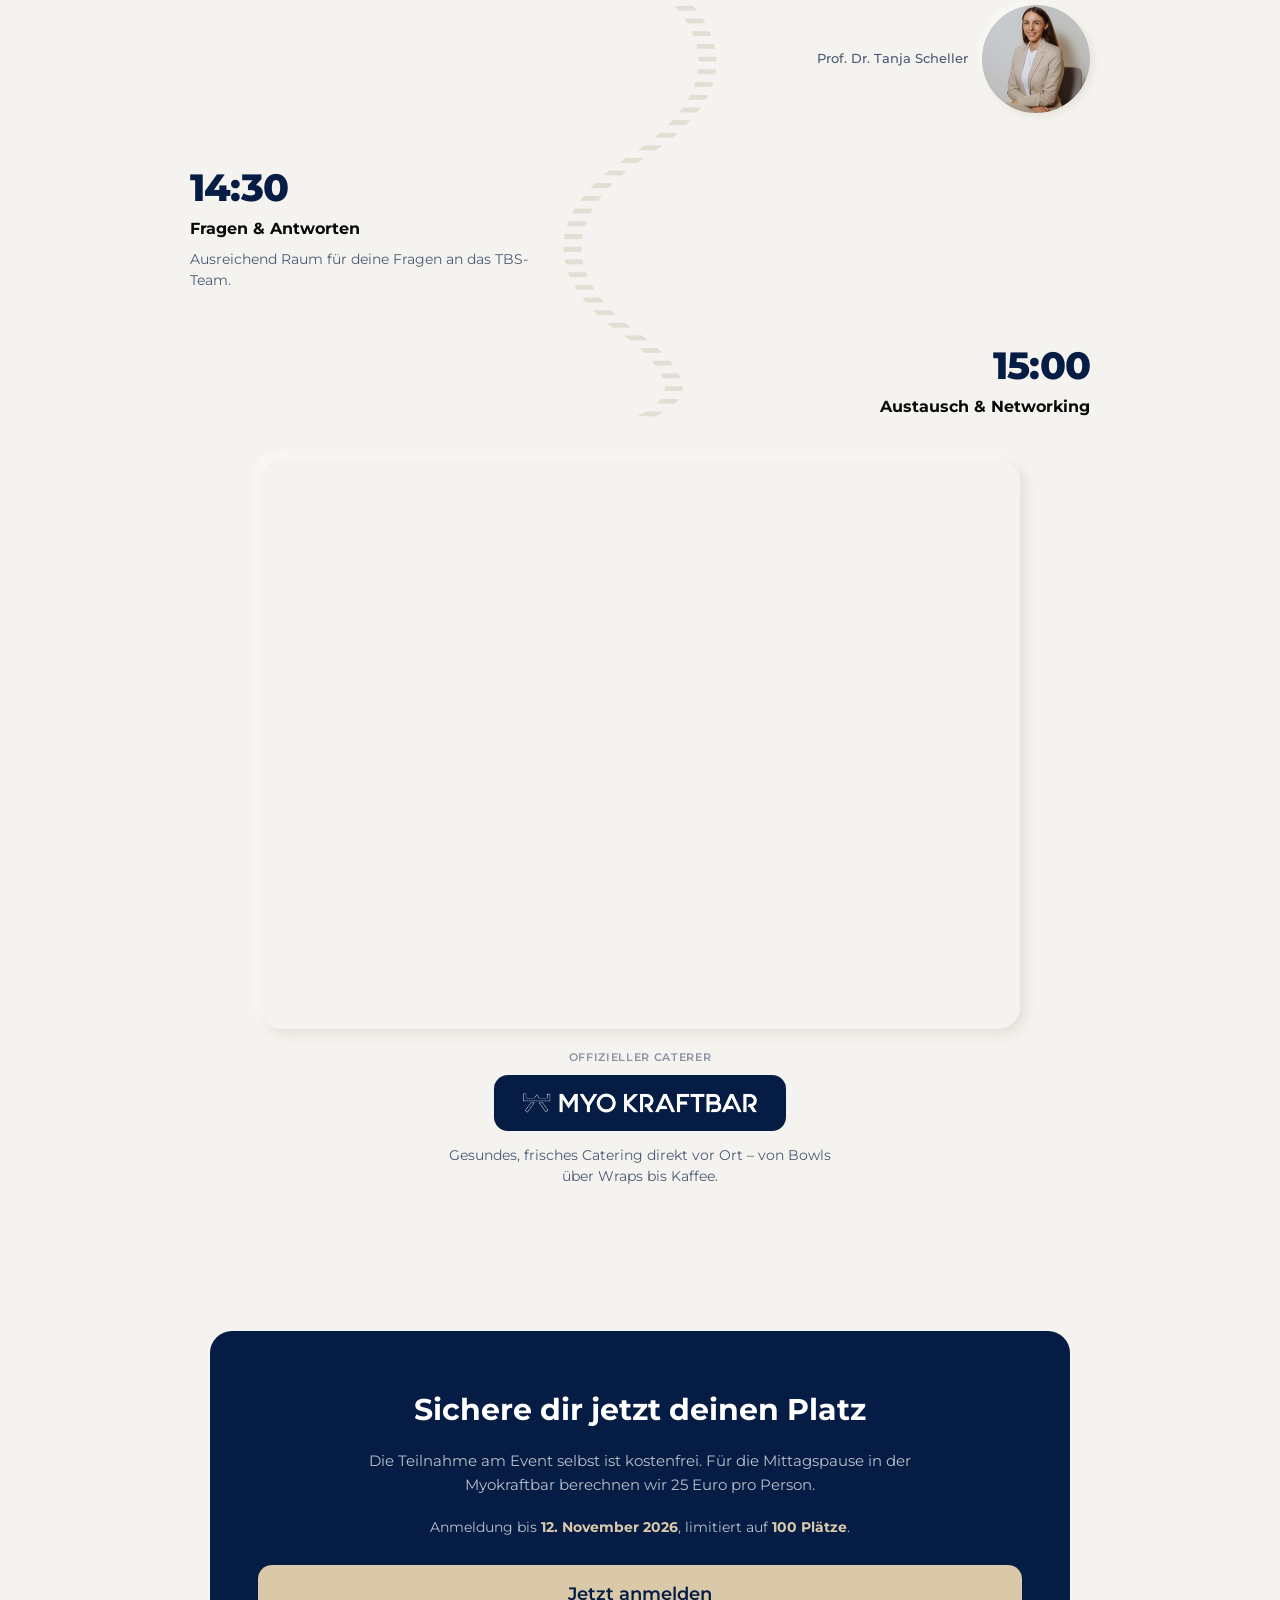
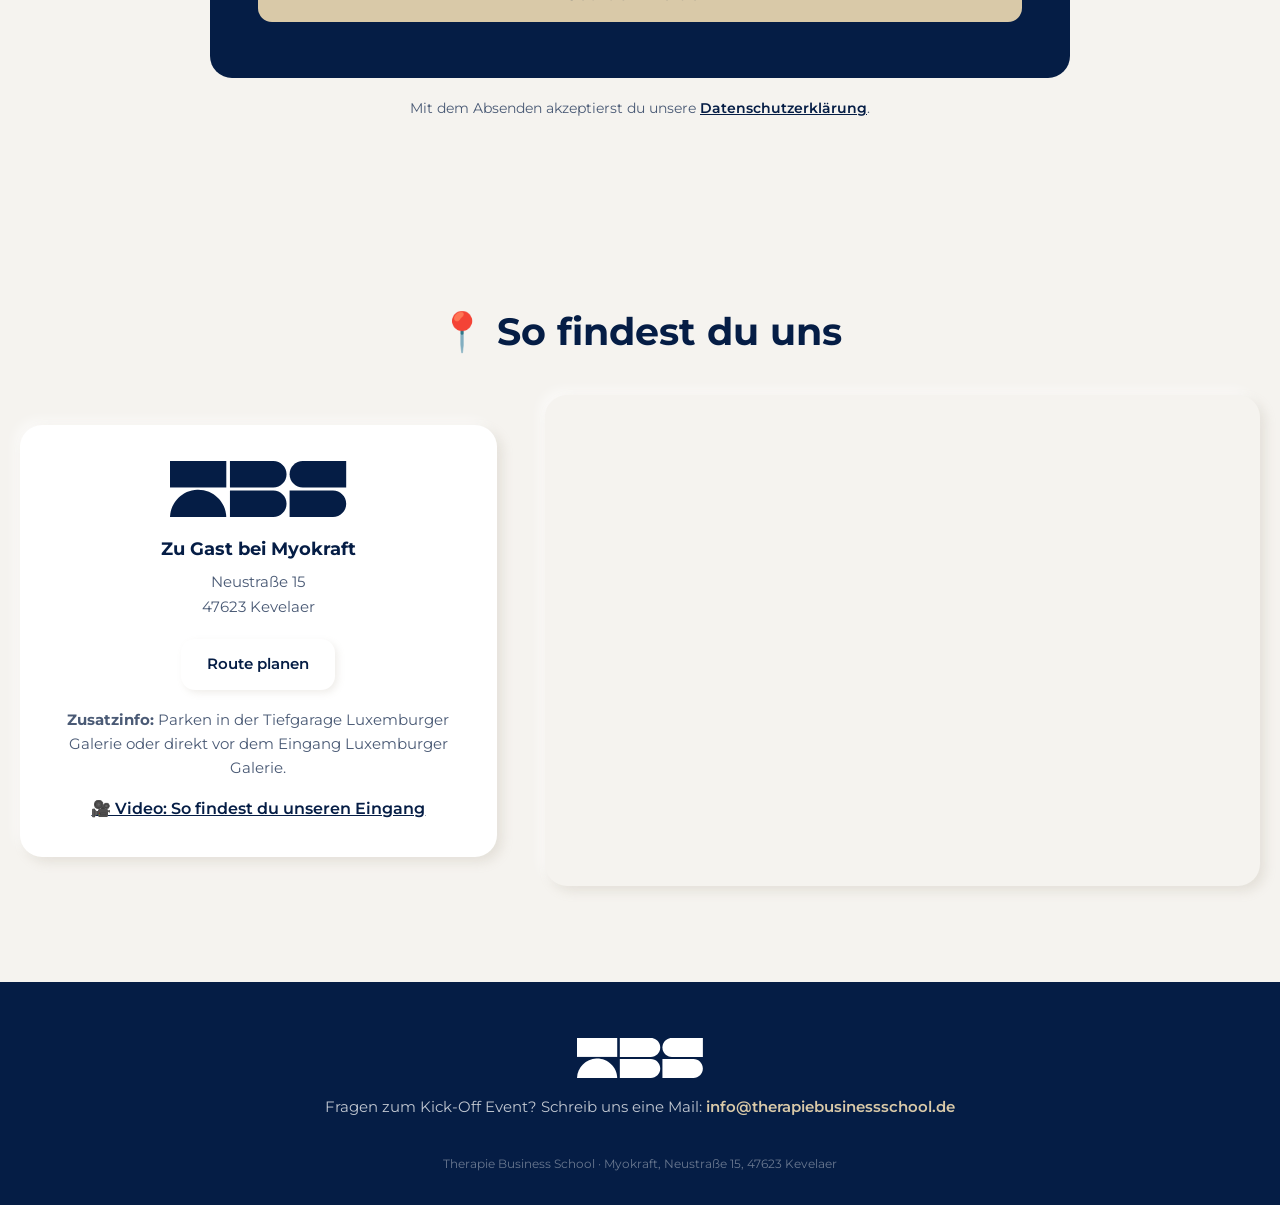
==== commit b52fbe8d: "feat: add optional partner data-sharing consent to kick-off signup Co-Authored-By: Claude Opus 5.5 <" ====
--- a/site/index.html
+++ b/site/index.html
@@ -323,6 +323,14 @@
             <div class="consent">
               <input type="checkbox" id="k-consent" name="consent" required>
               <label for="k-consent">Ich bin einverstanden, dass meine Angaben zur Bearbeitung dieser Anmeldung gespeichert werden.</label>
+            </div>
+
+            <!-- Bewusst optional (kein required, nicht vorausgewaehlt, nicht an den Weiter-Button
+                 gekoppelt): eine Einwilligung zur Weitergabe darf nach Art. 7 Abs. 4 DSGVO nicht
+                 Bedingung fuer die Anmeldung sein. n8n speichert sie als Spalte partner_einwilligung. -->
+            <div class="consent">
+              <input type="checkbox" id="k-partner-consent" name="partner_consent">
+              <label for="k-partner-consent">Optional: Ich bin einverstanden, dass die Therapie Business School meinen Namen, meine Kontaktdaten und Angaben zu meiner Praxis an ihre Kooperationspartner aus den Bereichen Praxisberatung, Praxissoftware, Trainings- und Therapieger&auml;te sowie Weiterbildung weitergibt, damit diese mich per E-Mail oder Telefon zu ihren Angeboten f&uuml;r Praxen kontaktieren k&ouml;nnen. Diese Einwilligung ist freiwillig und keine Voraussetzung f&uuml;r die Anmeldung. Ich kann sie jederzeit mit Wirkung f&uuml;r die Zukunft widerrufen, z.&nbsp;B. per E-Mail an info@therapiebusinessschool.de.</label>
             </div>
 
             <p class="form-error" id="form-kickoff-error" role="alert" hidden></p>
--- a/site/assets/site.css
+++ b/site/assets/site.css
@@ -513,6 +513,8 @@
     flex-shrink: 0;
   }
   .consent label { font-size: .82rem; color: var(--ink-soft); line-height: 1.5; }
+  .consent + .consent { margin-top: 12px; }
+  .consent label { flex: 1; min-width: 0; overflow-wrap: break-word; }
 
   .form-card .btn { margin-top: 24px; }
 
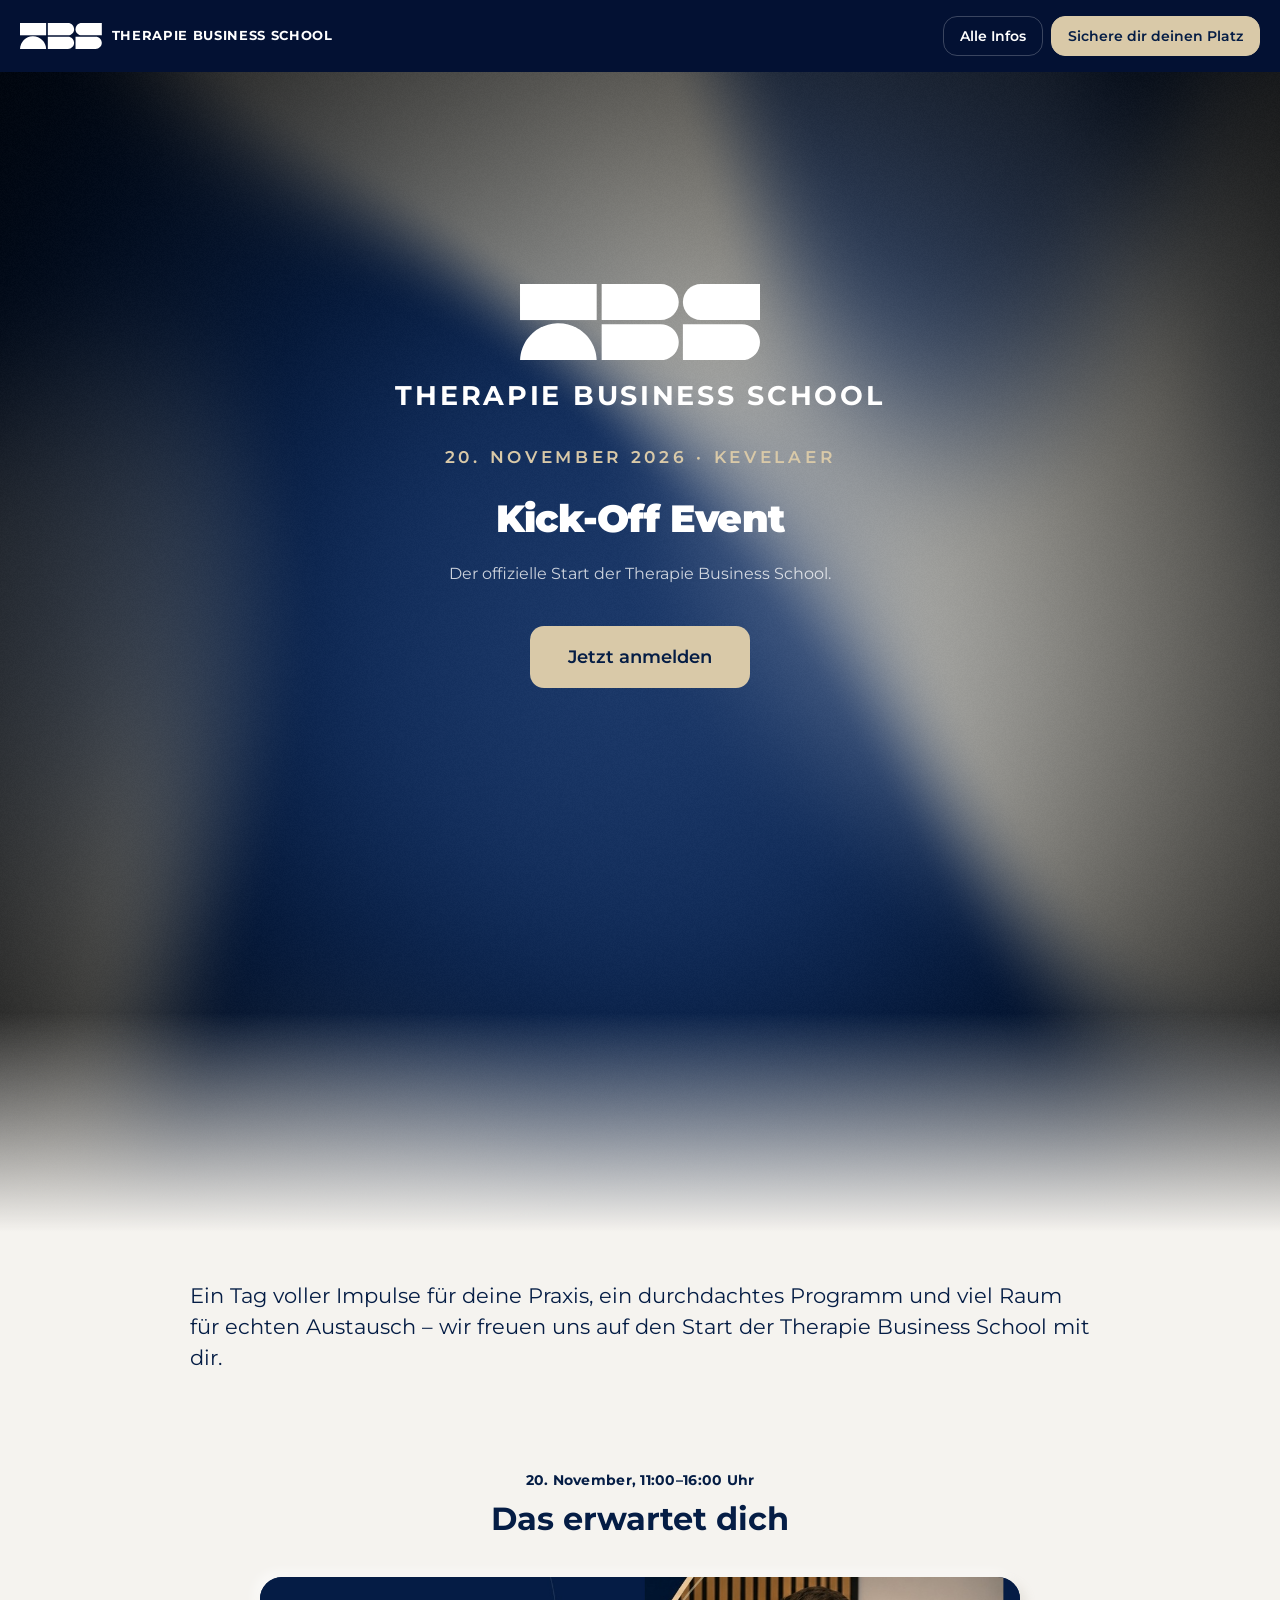
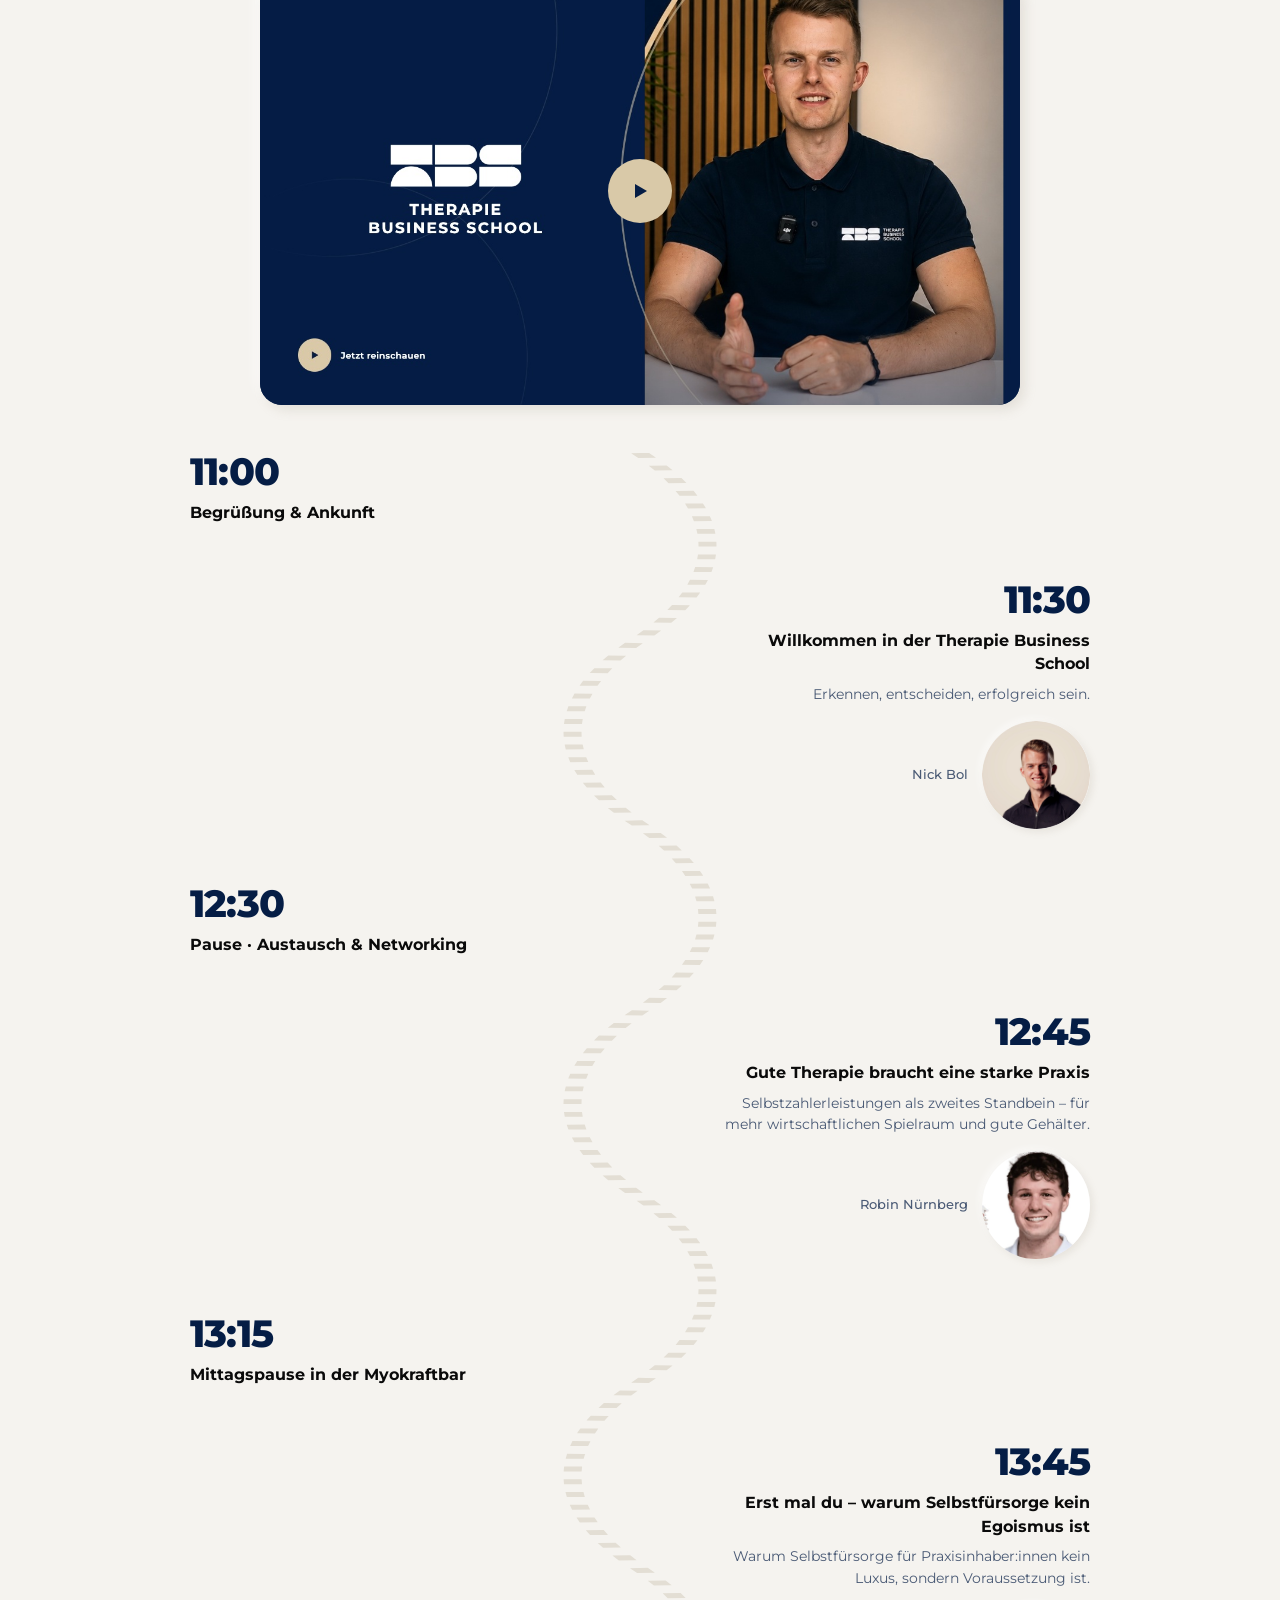
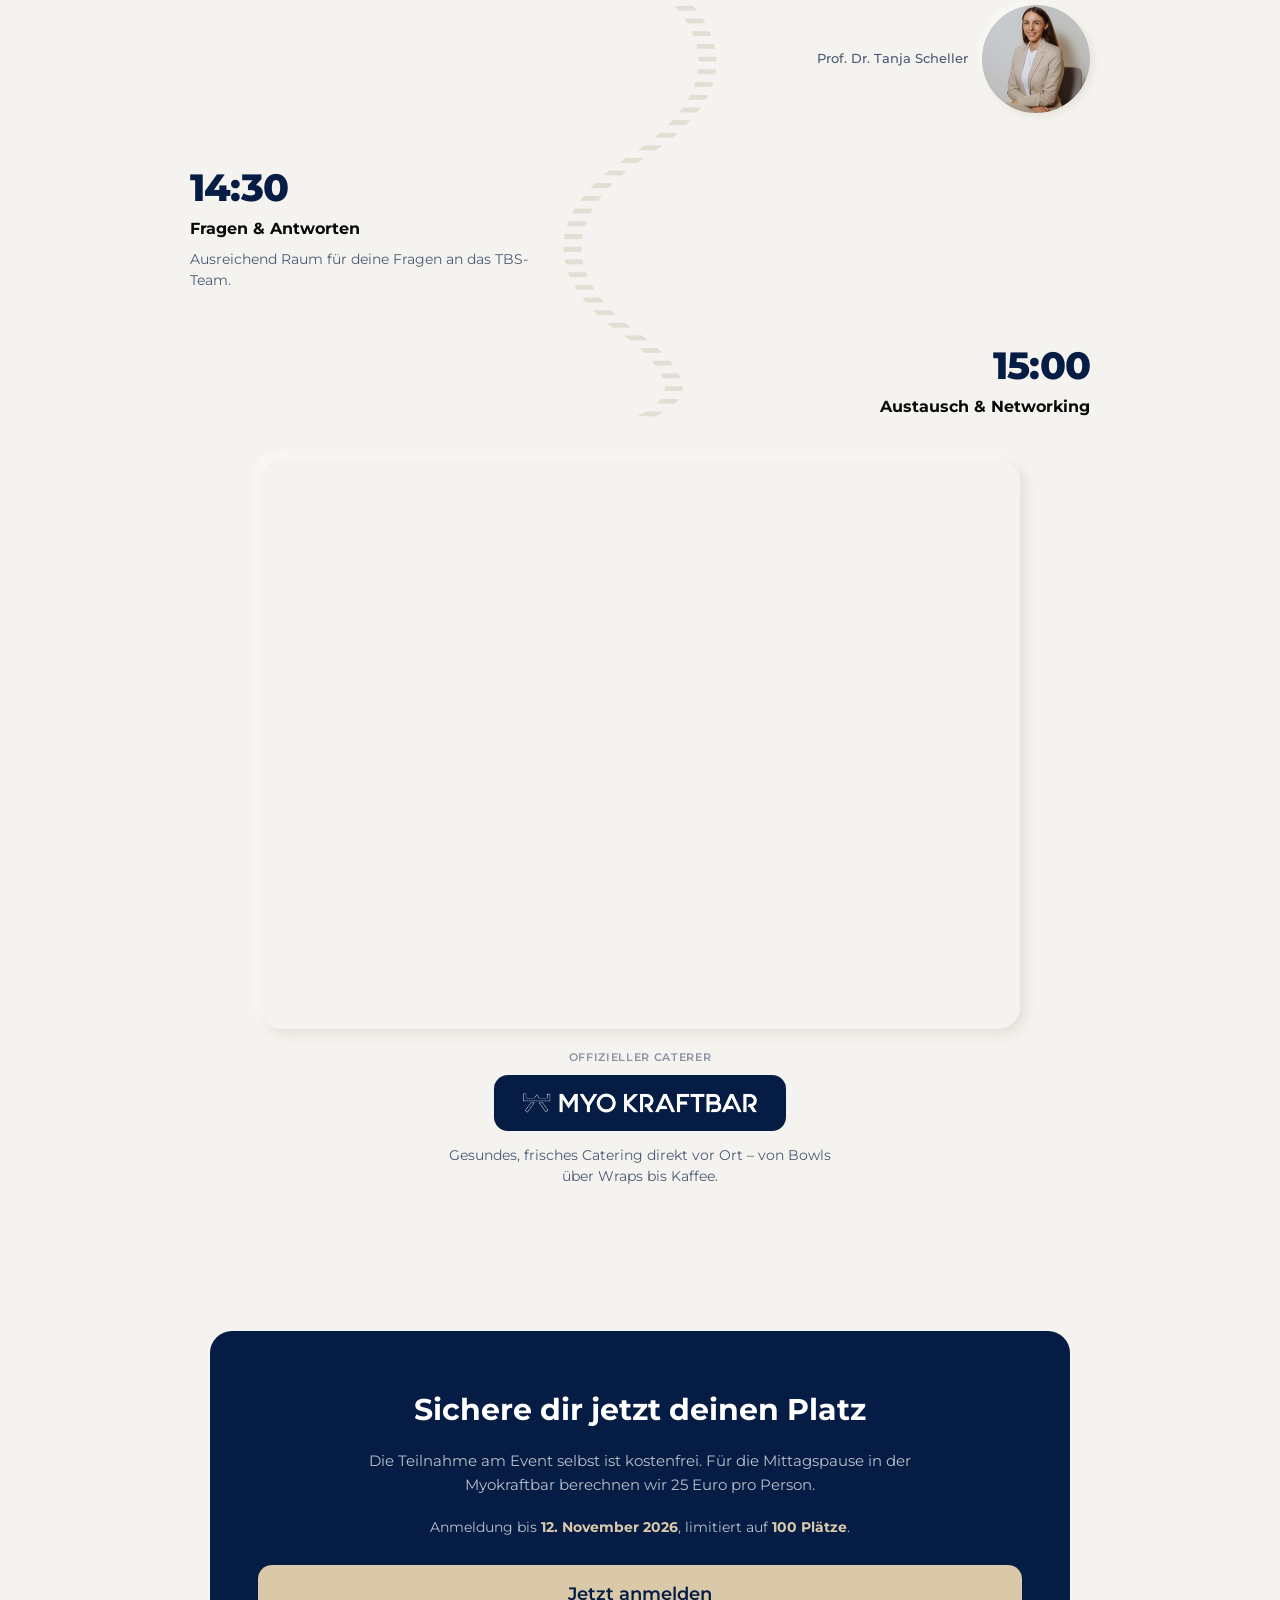
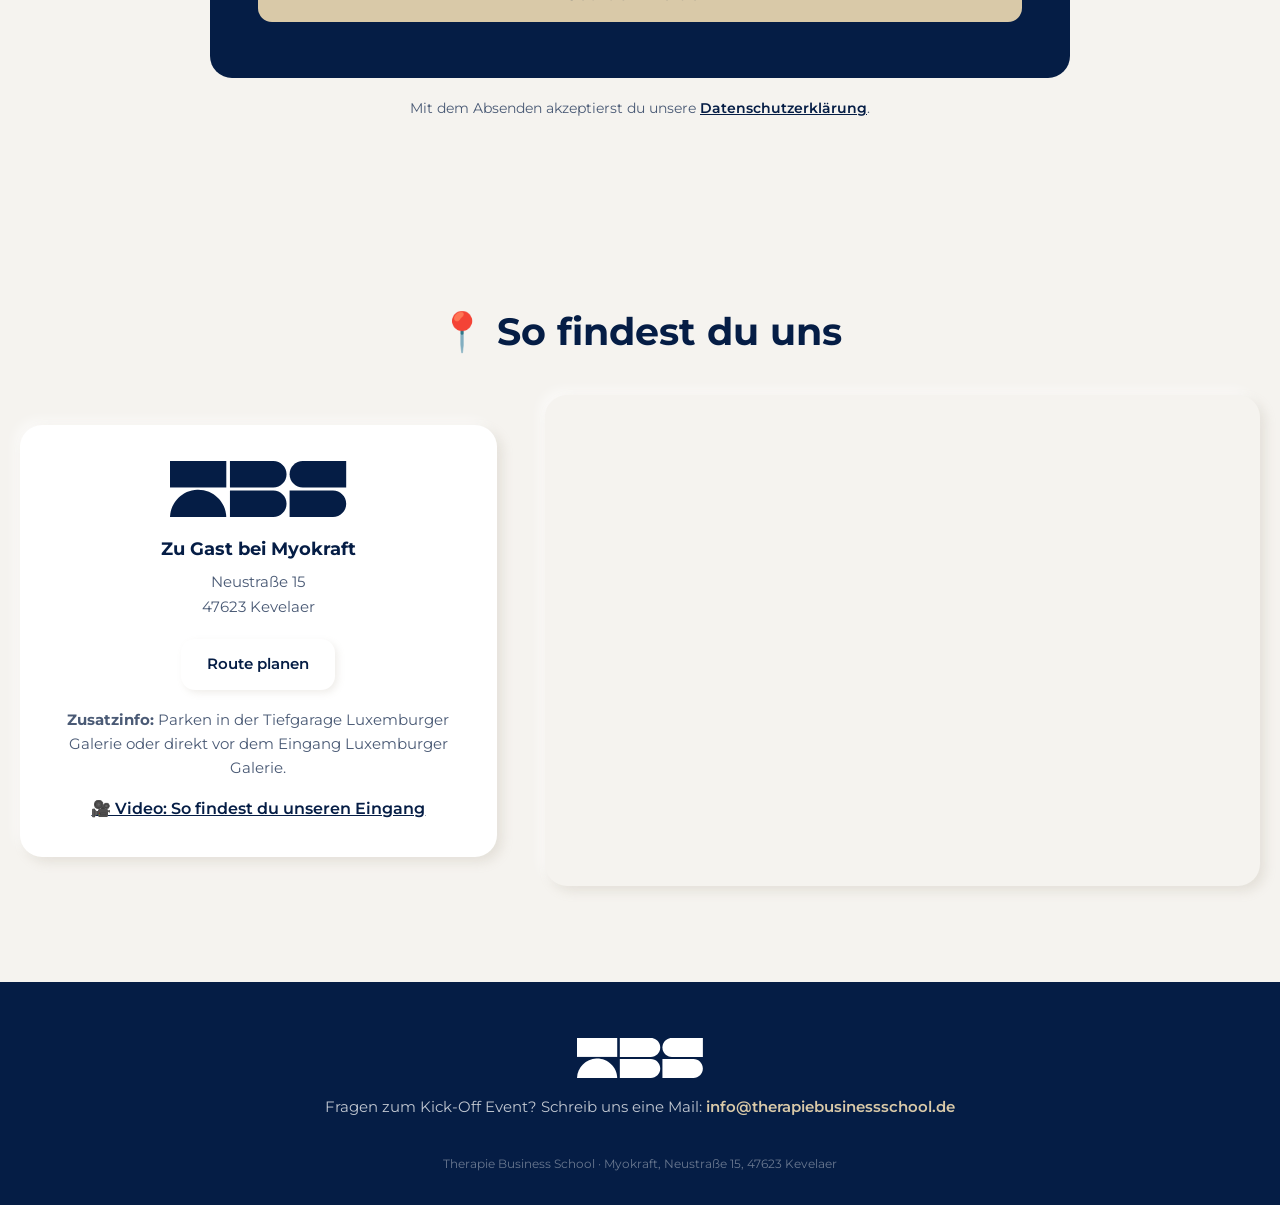
==== commit 44563651: "feat: shorten partner consent label, move full text into details Co-Authored-By: Claude Opus 5.5 <no" ====
--- a/site/index.html
+++ b/site/index.html
@@ -330,7 +330,13 @@
                  Bedingung fuer die Anmeldung sein. n8n speichert sie als Spalte partner_einwilligung. -->
             <div class="consent">
               <input type="checkbox" id="k-partner-consent" name="partner_consent">
-              <label for="k-partner-consent">Optional: Ich bin einverstanden, dass die Therapie Business School meinen Namen, meine Kontaktdaten und Angaben zu meiner Praxis an ihre Kooperationspartner aus den Bereichen Praxisberatung, Praxissoftware, Trainings- und Therapieger&auml;te sowie Weiterbildung weitergibt, damit diese mich per E-Mail oder Telefon zu ihren Angeboten f&uuml;r Praxen kontaktieren k&ouml;nnen. Diese Einwilligung ist freiwillig und keine Voraussetzung f&uuml;r die Anmeldung. Ich kann sie jederzeit mit Wirkung f&uuml;r die Zukunft widerrufen, z.&nbsp;B. per E-Mail an info@therapiebusinessschool.de.</label>
+              <div class="consent-body">
+                <label for="k-partner-consent">Optional: Meine Kontaktdaten d&uuml;rfen an Kooperationspartner der TBS weitergegeben werden, die mich zu ihren Angeboten kontaktieren. Jederzeit widerrufbar.</label>
+                <details class="consent-details">
+                  <summary>Details</summary>
+                  <p>Die Therapie Business School gibt meinen Namen, meine Kontaktdaten und Angaben zu meiner Praxis an ihre Kooperationspartner aus den Bereichen Praxisberatung, Praxissoftware, Trainings- und Therapieger&auml;te sowie Weiterbildung weiter, damit diese mich per E-Mail oder Telefon zu ihren Angeboten f&uuml;r Praxen kontaktieren k&ouml;nnen. Diese Einwilligung ist freiwillig und keine Voraussetzung f&uuml;r die Anmeldung. Ich kann sie jederzeit mit Wirkung f&uuml;r die Zukunft widerrufen, z.&nbsp;B. per E-Mail an info@therapiebusinessschool.de.</p>
+                </details>
+              </div>
             </div>
 
             <p class="form-error" id="form-kickoff-error" role="alert" hidden></p>
--- a/site/assets/site.css
+++ b/site/assets/site.css
@@ -515,6 +515,12 @@
   .consent label { font-size: .82rem; color: var(--ink-soft); line-height: 1.5; }
   .consent + .consent { margin-top: 12px; }
   .consent label { flex: 1; min-width: 0; overflow-wrap: break-word; }
+  .consent-body { flex: 1; min-width: 0; }
+  .consent-body label { display: block; }
+  .consent-details { margin-top: 4px; font-size: .78rem; line-height: 1.5; }
+  .consent-details summary { cursor: pointer; text-decoration: underline; text-underline-offset: 2px; width: fit-content; }
+  .consent-details p { margin: 6px 0 0; overflow-wrap: break-word; }
+  .pay-card .consent-details { color: rgba(255,255,255,.6); }
 
   .form-card .btn { margin-top: 24px; }
 
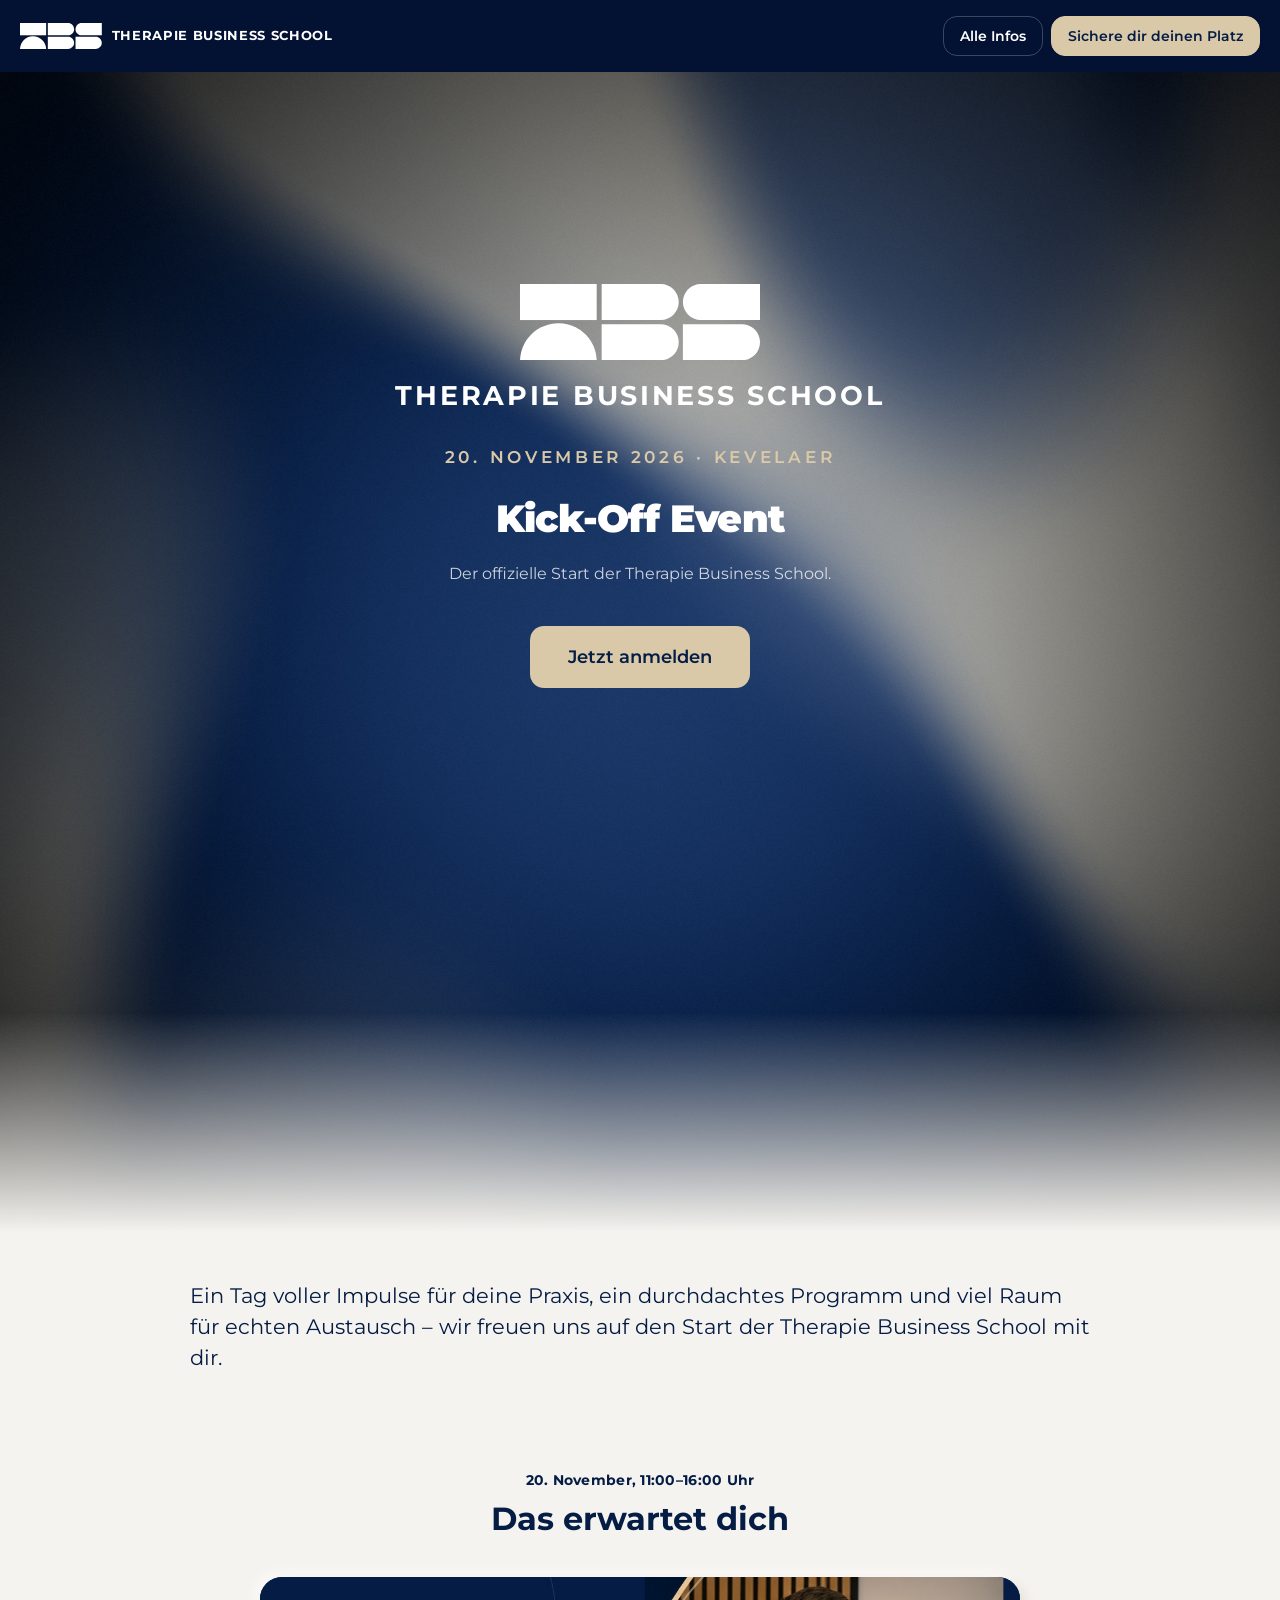
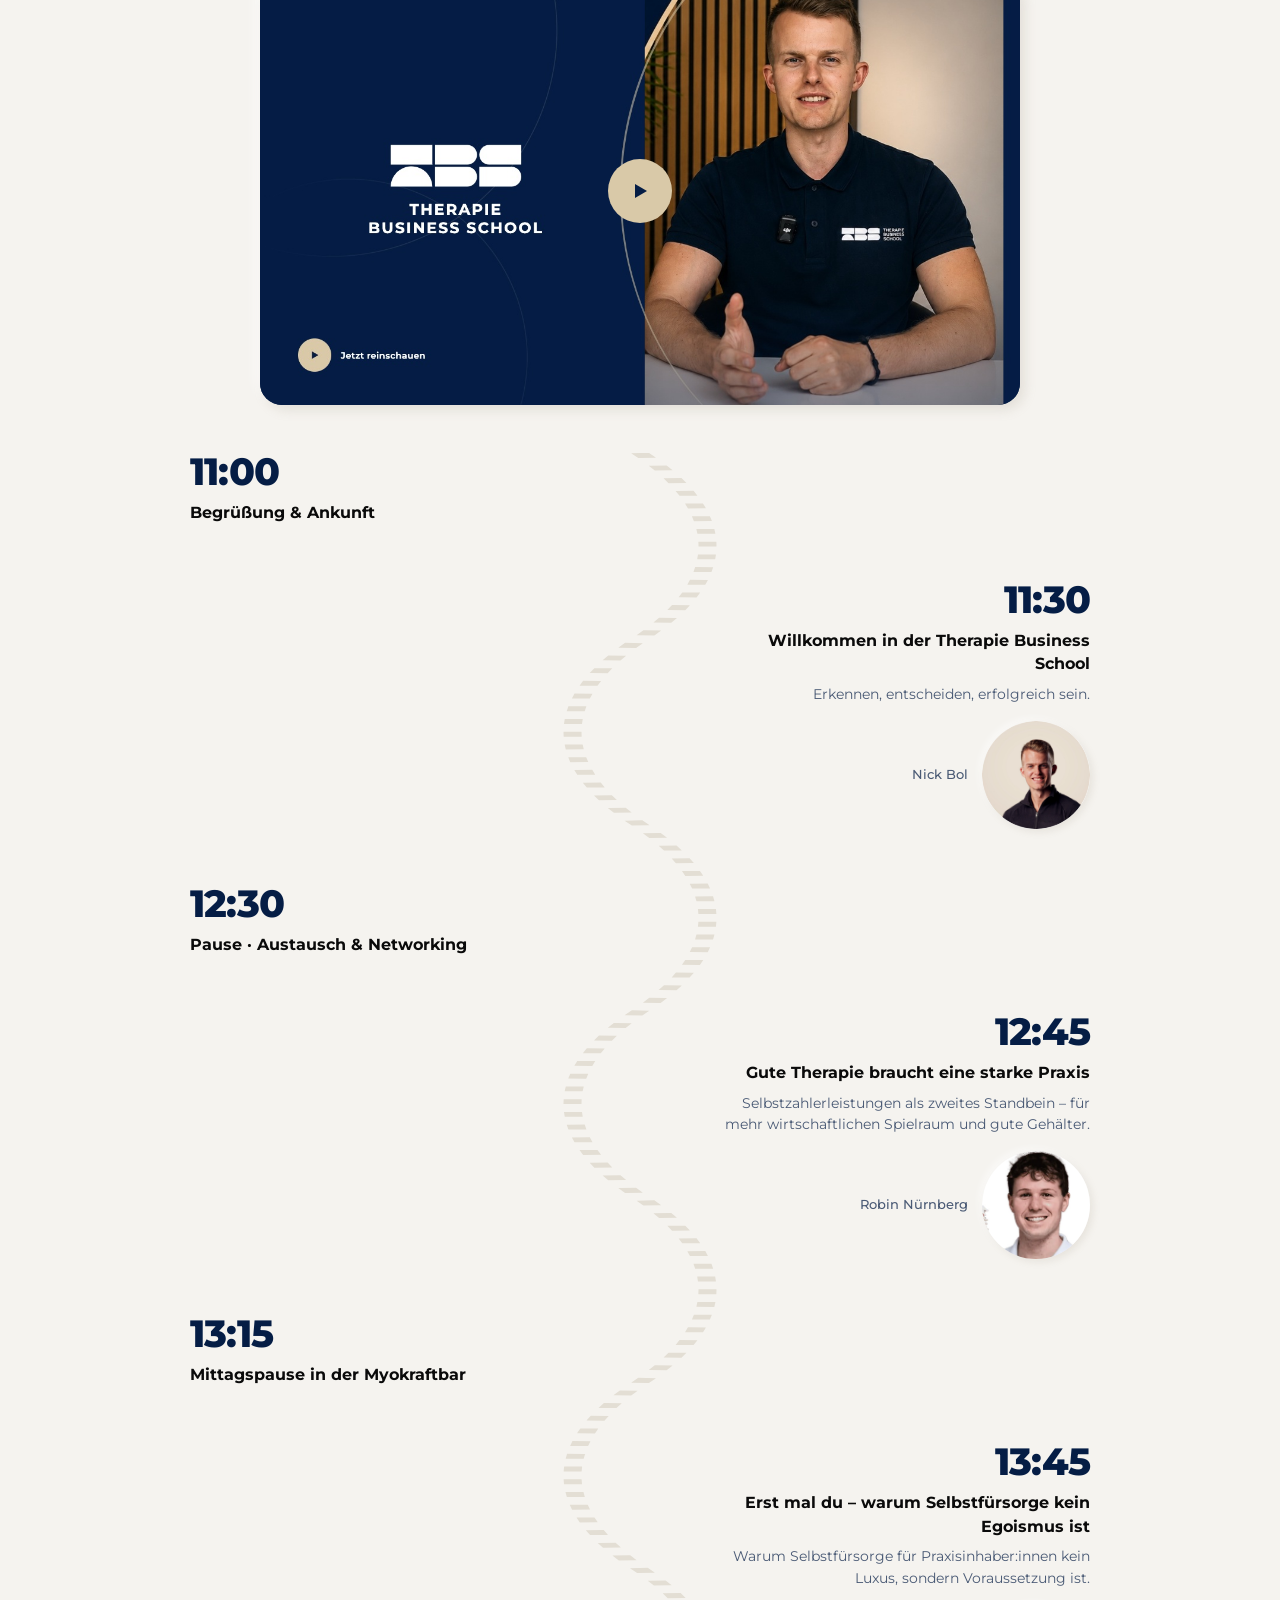
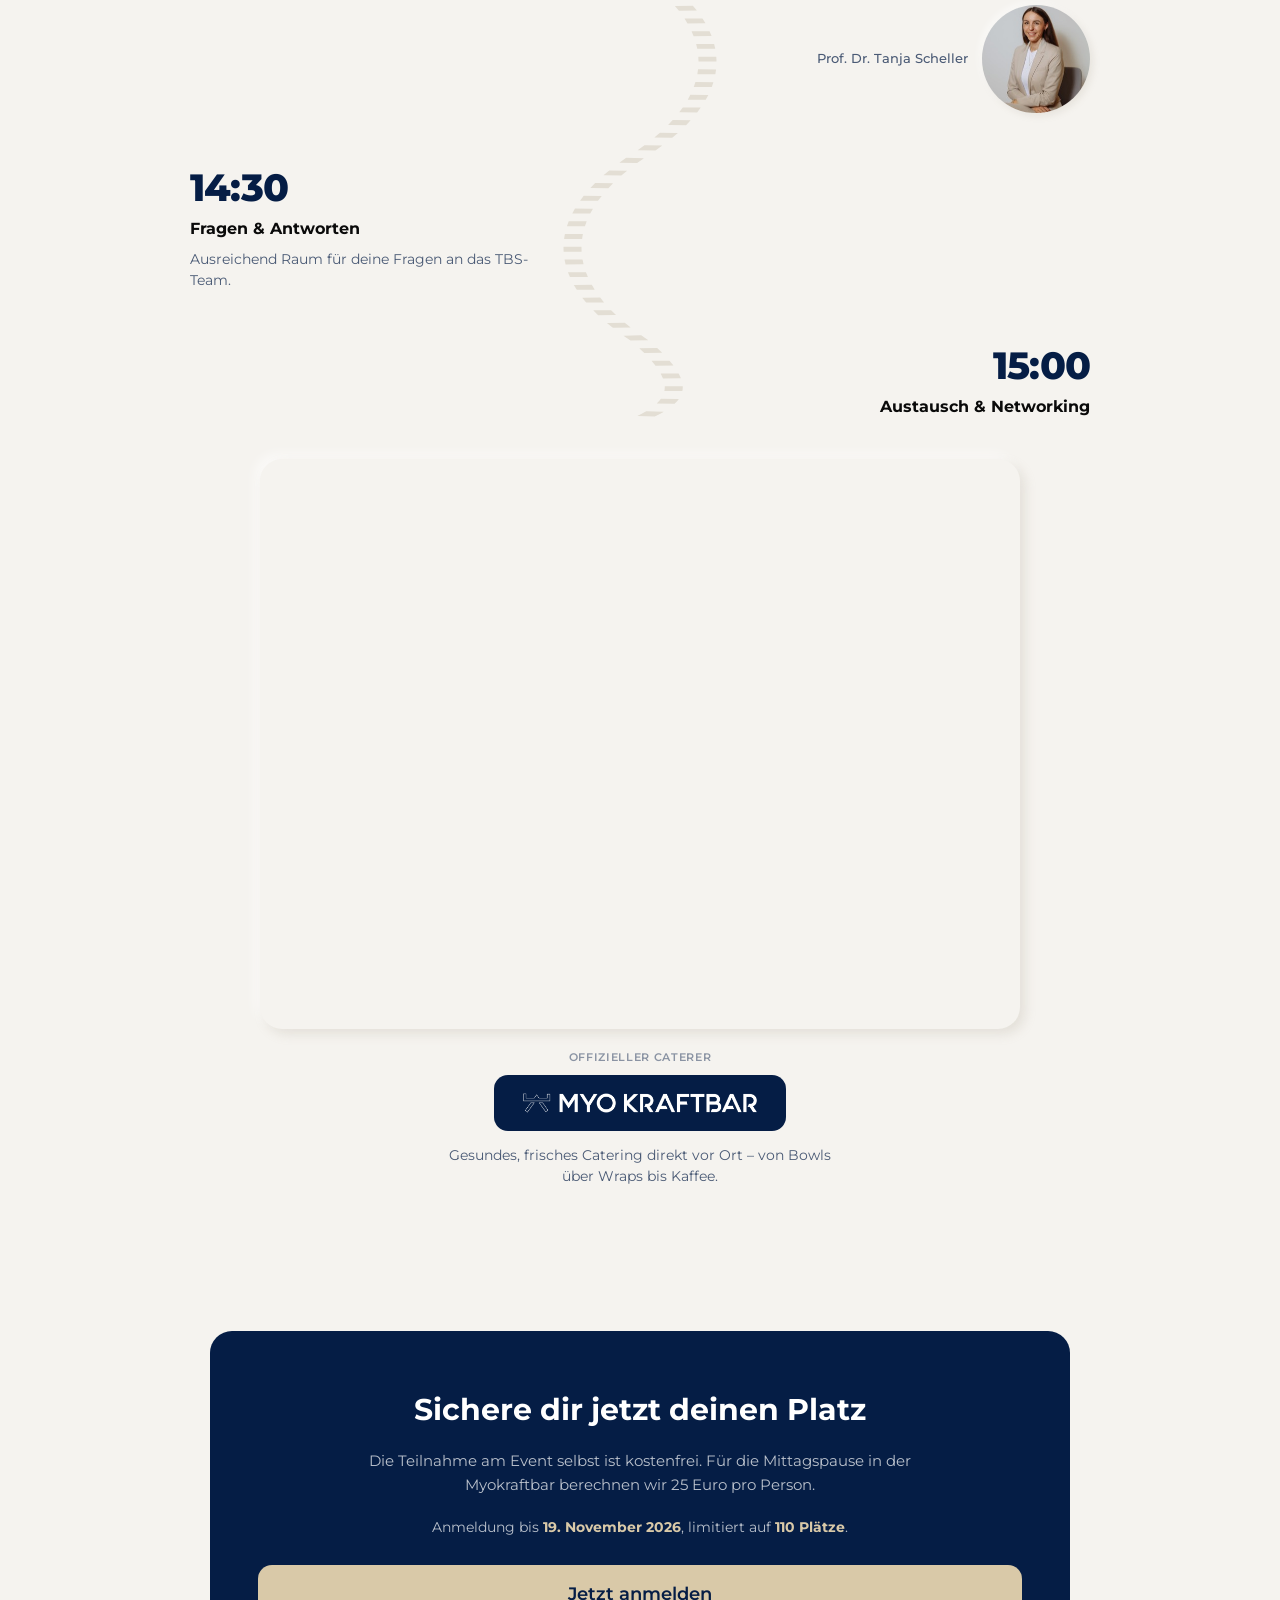
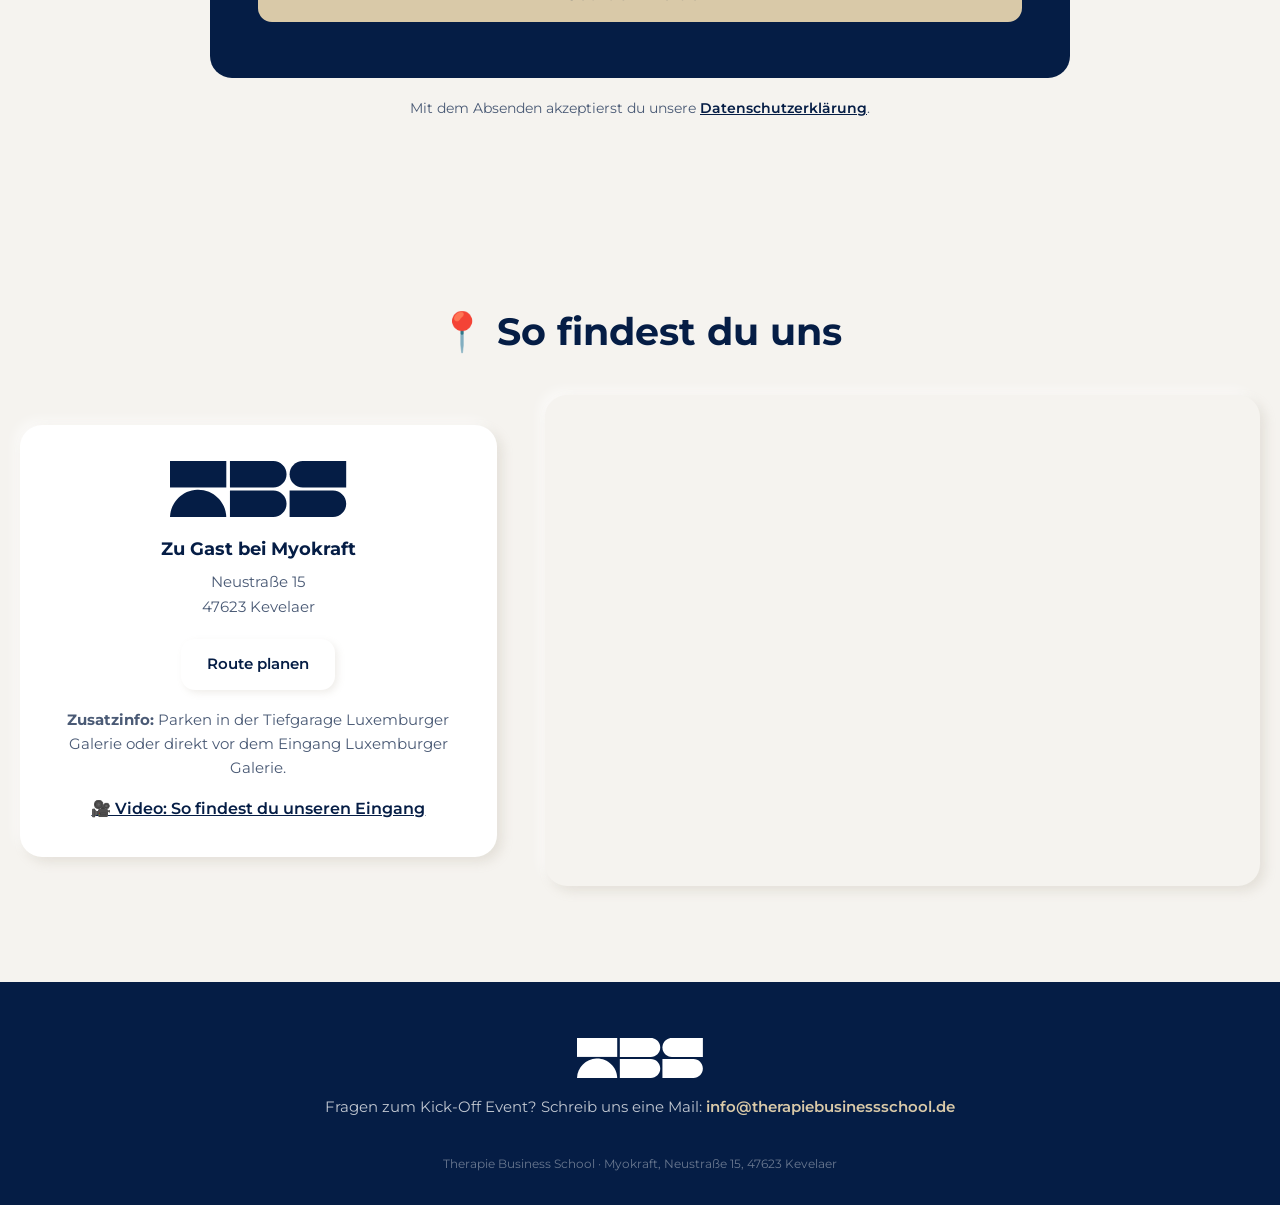
==== commit a8f42428: "feat: extend kick-off signup to 19.11. and raise limit to 110 Co-Authored-By: Claude Opus 5.5 <norep" ====
--- a/site/index.html
+++ b/site/index.html
@@ -229,7 +229,7 @@
           Die Teilnahme am Event selbst ist kostenfrei. Für die Mittagspause in der Myokraftbar
           berechnen wir 25&nbsp;Euro pro Person.
         </p>
-        <div class="pay-limit">Anmeldung bis <strong>12. November 2026</strong>, limitiert auf <strong>100 Plätze</strong>.</div>
+        <div class="pay-limit">Anmeldung bis <strong>19. November 2026</strong>, limitiert auf <strong>110 Plätze</strong>.</div>
         <button type="button" class="btn btn-sand btn-block" id="anmeldung-toggle" aria-expanded="false" aria-controls="anmeldung-form-wrap">Jetzt anmelden</button>
 
         <div class="anmeldung-form-wrap" id="anmeldung-form-wrap">
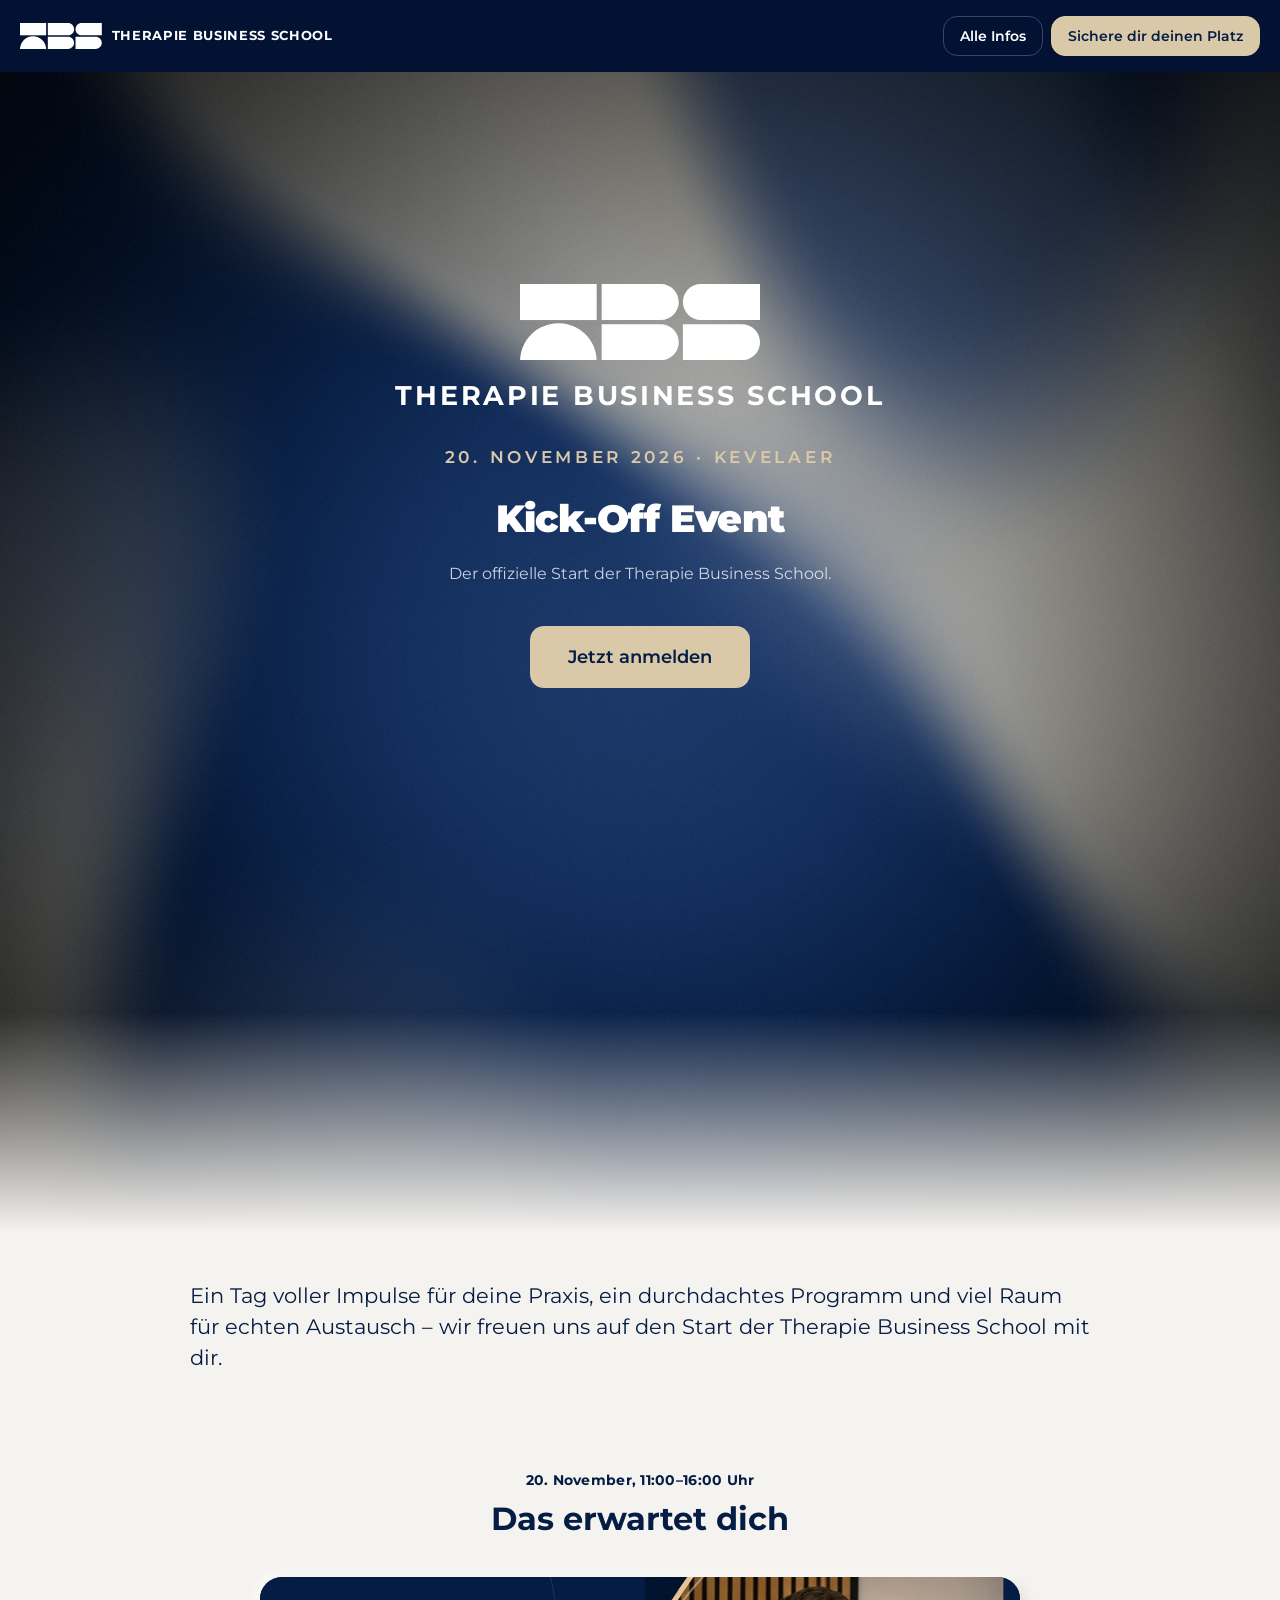
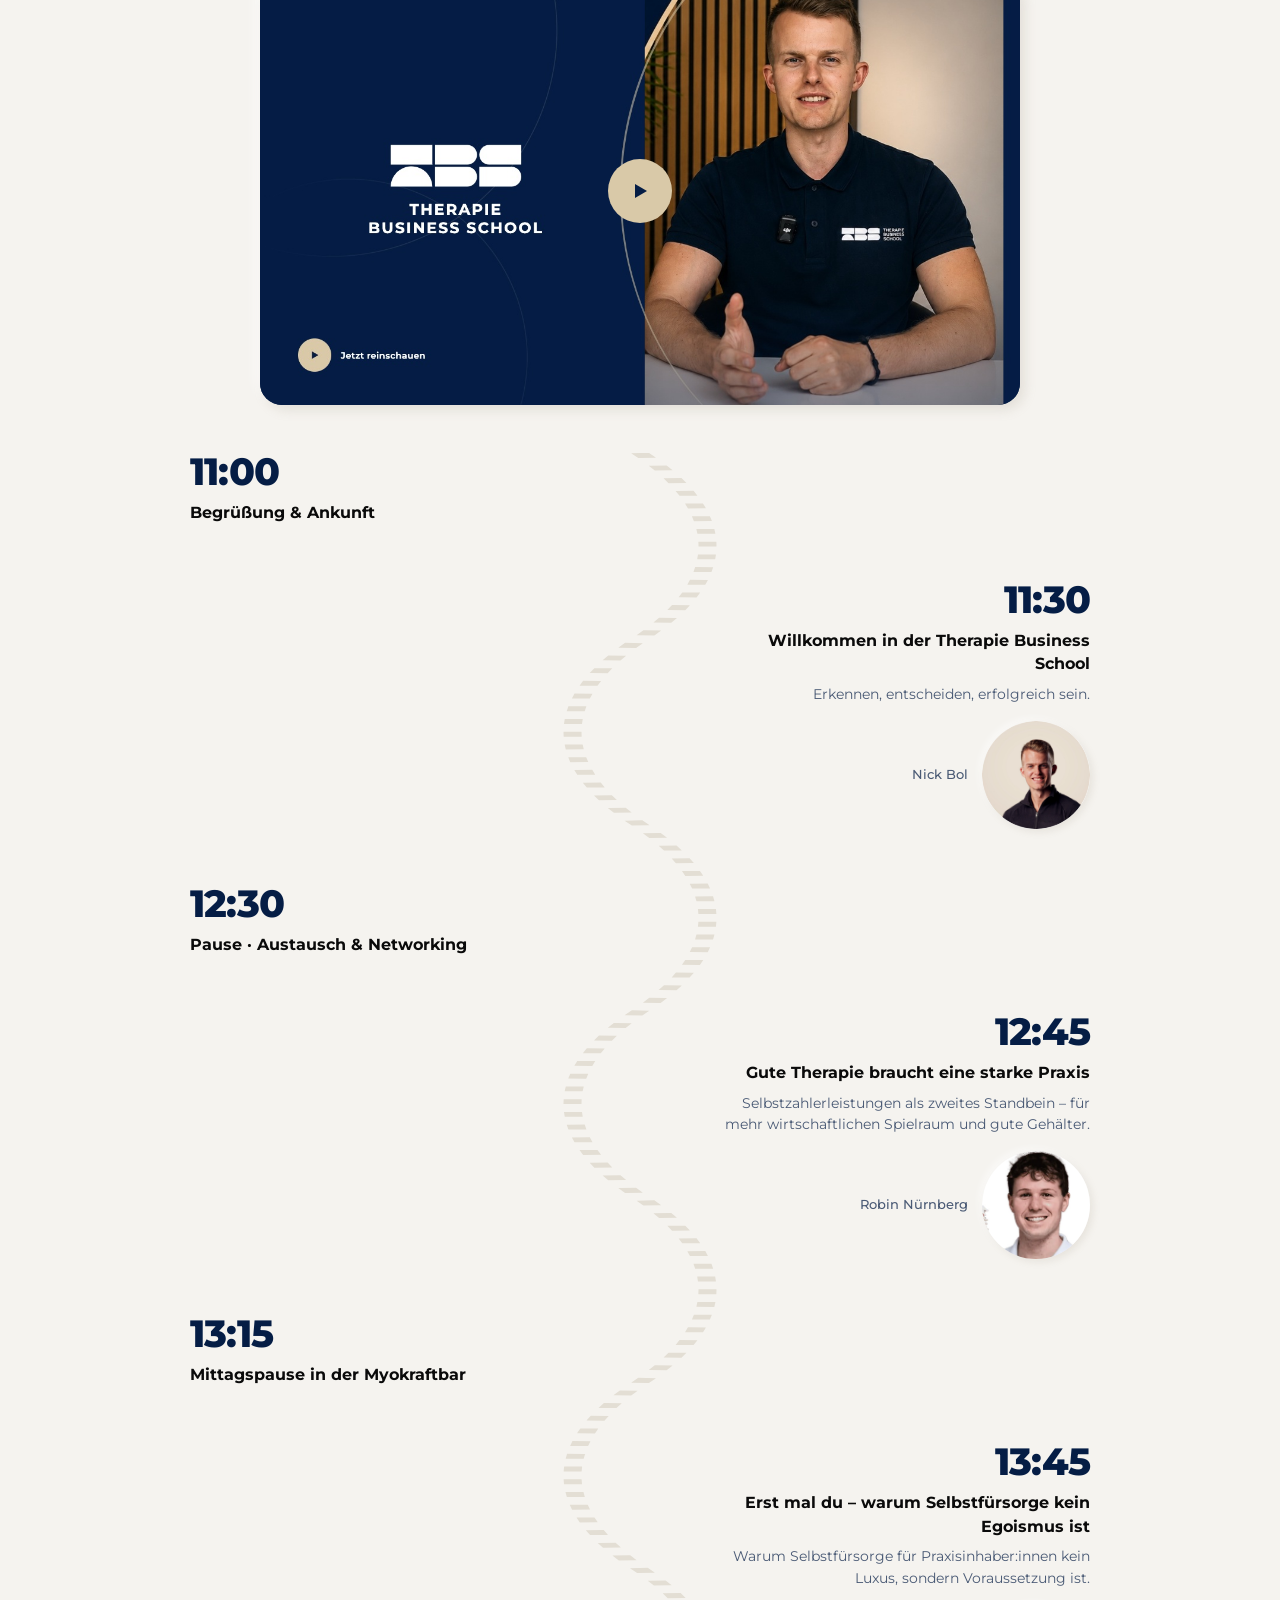
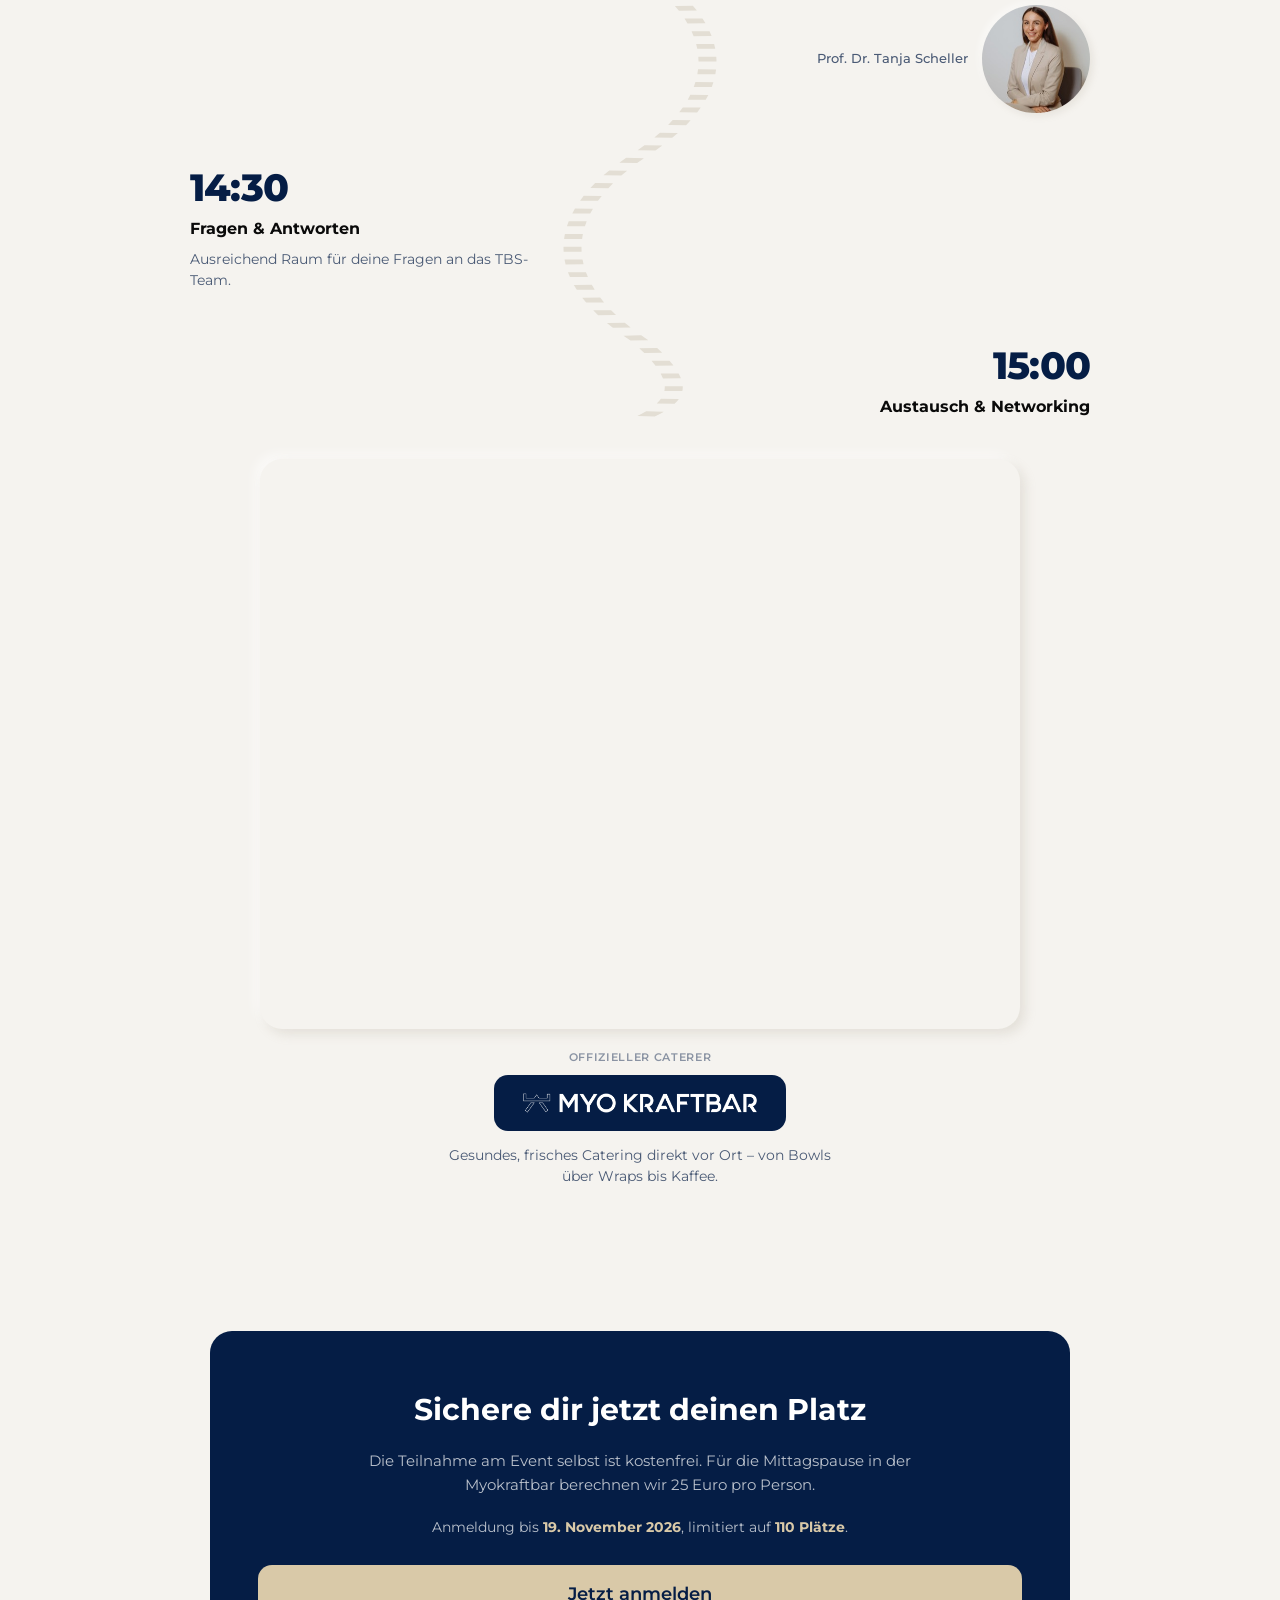
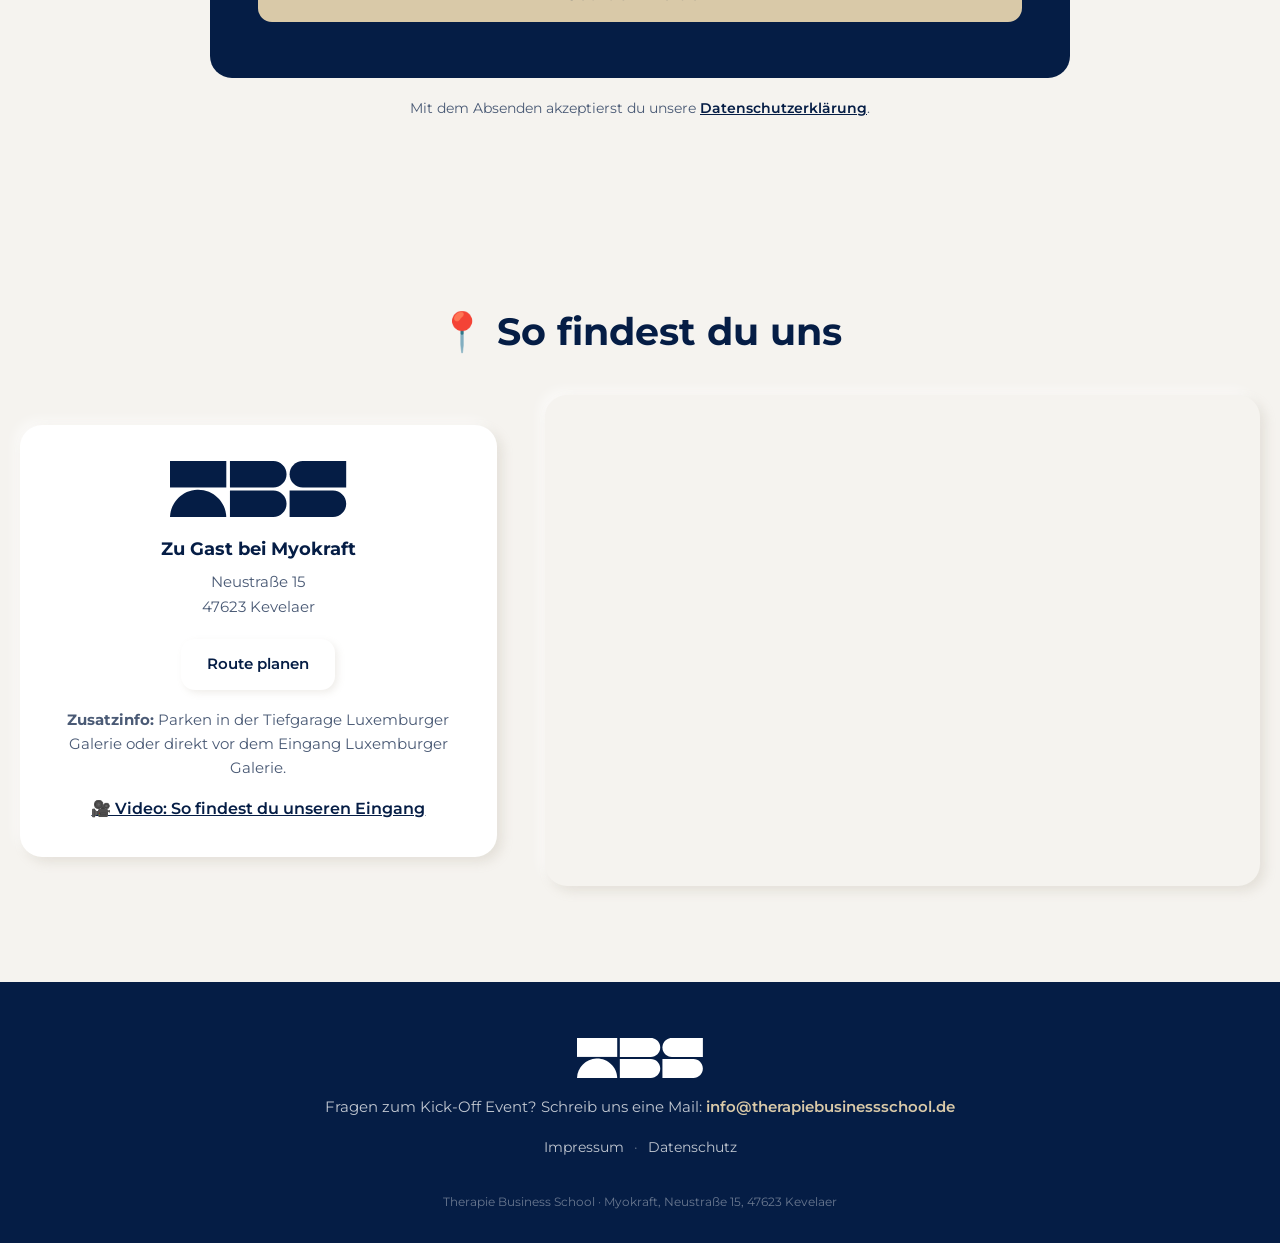
==== commit 1fbb6504: "fix: add legal links and honeypot field to signup pages Replace the privacy policy placeholder with " ====
--- a/site/index.html
+++ b/site/index.html
@@ -320,6 +320,11 @@
               </div>
             </div>
 
+            <div class="hp-field" aria-hidden="true">
+              <label for="k-website">Website</label>
+              <input type="text" id="k-website" name="website" tabindex="-1" autocomplete="off">
+            </div>
+
             <div class="consent">
               <input type="checkbox" id="k-consent" name="consent" required>
               <label for="k-consent">Ich bin einverstanden, dass meine Angaben zur Bearbeitung dieser Anmeldung gespeichert werden.</label>
@@ -355,7 +360,7 @@
       </div>
       <p class="privacy-note">
         Mit dem Absenden akzeptierst du unsere
-        <a href="[Datenschutzerklärung-Link – einsetzen]">Datenschutzerklärung</a>.
+        <a href="https://www.therapiebusinessschool.de/datenschutz" target="_blank" rel="noopener">Datenschutzerklärung</a>.
       </p>
 
       <!-- Die 10 festen Stripe-Payment-Links (einer je Personenzahl) sind abgelöst: n8n erzeugt
@@ -423,6 +428,11 @@
       Fragen zum Kick-Off Event? Schreib uns eine Mail:
       <a href="mailto:info@therapiebusinessschool.de">info@therapiebusinessschool.de</a>
     </p>
+    <p class="foot-legal">
+      <a href="https://www.therapiebusinessschool.de/impressum" target="_blank" rel="noopener">Impressum</a>
+      <span aria-hidden="true">·</span>
+      <a href="https://www.therapiebusinessschool.de/datenschutz" target="_blank" rel="noopener">Datenschutz</a>
+    </p>
     <p class="foot-fine">Therapie Business School · Myokraft, Neustraße 15, 47623 Kevelaer</p>
   </div>
 </footer>
@@ -555,7 +565,17 @@
         return;
       }
 
+      // Honigtopf: Menschen sehen das Feld "website" nicht. Ist es gefüllt, war es ein Bot -
+      // nichts absenden, aber so tun als wäre alles gut.
+      var kickoffHp = kickoffForm.querySelector('input[name="website"]');
+      if (kickoffHp && kickoffHp.value) {
+        kickoffShowHinweis('Danke, deine Anmeldung ist eingegangen.');
+        if (kickoffSubmit) kickoffSubmit.disabled = true;
+        return;
+      }
+
       var data = Object.fromEntries(new FormData(kickoffForm).entries());
+      delete data.website;
       data.count = Number(data.count);
       data.event = 'kickoff-23-10-2026';
       data.submitted_at = new Date().toISOString();
--- a/site/assets/site.css
+++ b/site/assets/site.css
@@ -965,11 +965,18 @@
   footer .foot-contact { font-size: .92rem; }
   footer .foot-contact a { color: var(--sand); text-decoration: none; font-weight: 600; }
   footer .foot-contact a:hover { text-decoration: underline; }
+  footer .foot-legal { font-size: .85rem; }
+  footer .foot-legal a { color: rgba(255,255,255,.75); text-decoration: none; }
+  footer .foot-legal a:hover { color: var(--sand); text-decoration: underline; }
+  footer .foot-legal span { margin: 0 6px; color: rgba(255,255,255,.4); }
   footer .foot-fine {
     margin-top: 18px;
     font-size: .76rem;
     color: rgba(255,255,255,.4);
   }
+
+  /* Honigtopf-Feld: für Menschen unsichtbar, für Bots im DOM (bewusst nicht display:none) */
+  .hp-field { position: absolute; left: -9999px; top: auto; width: 1px; height: 1px; overflow: hidden; }
 
   /* ---------- Reduced motion ---------- */
   @media (prefers-reduced-motion: reduce) {
